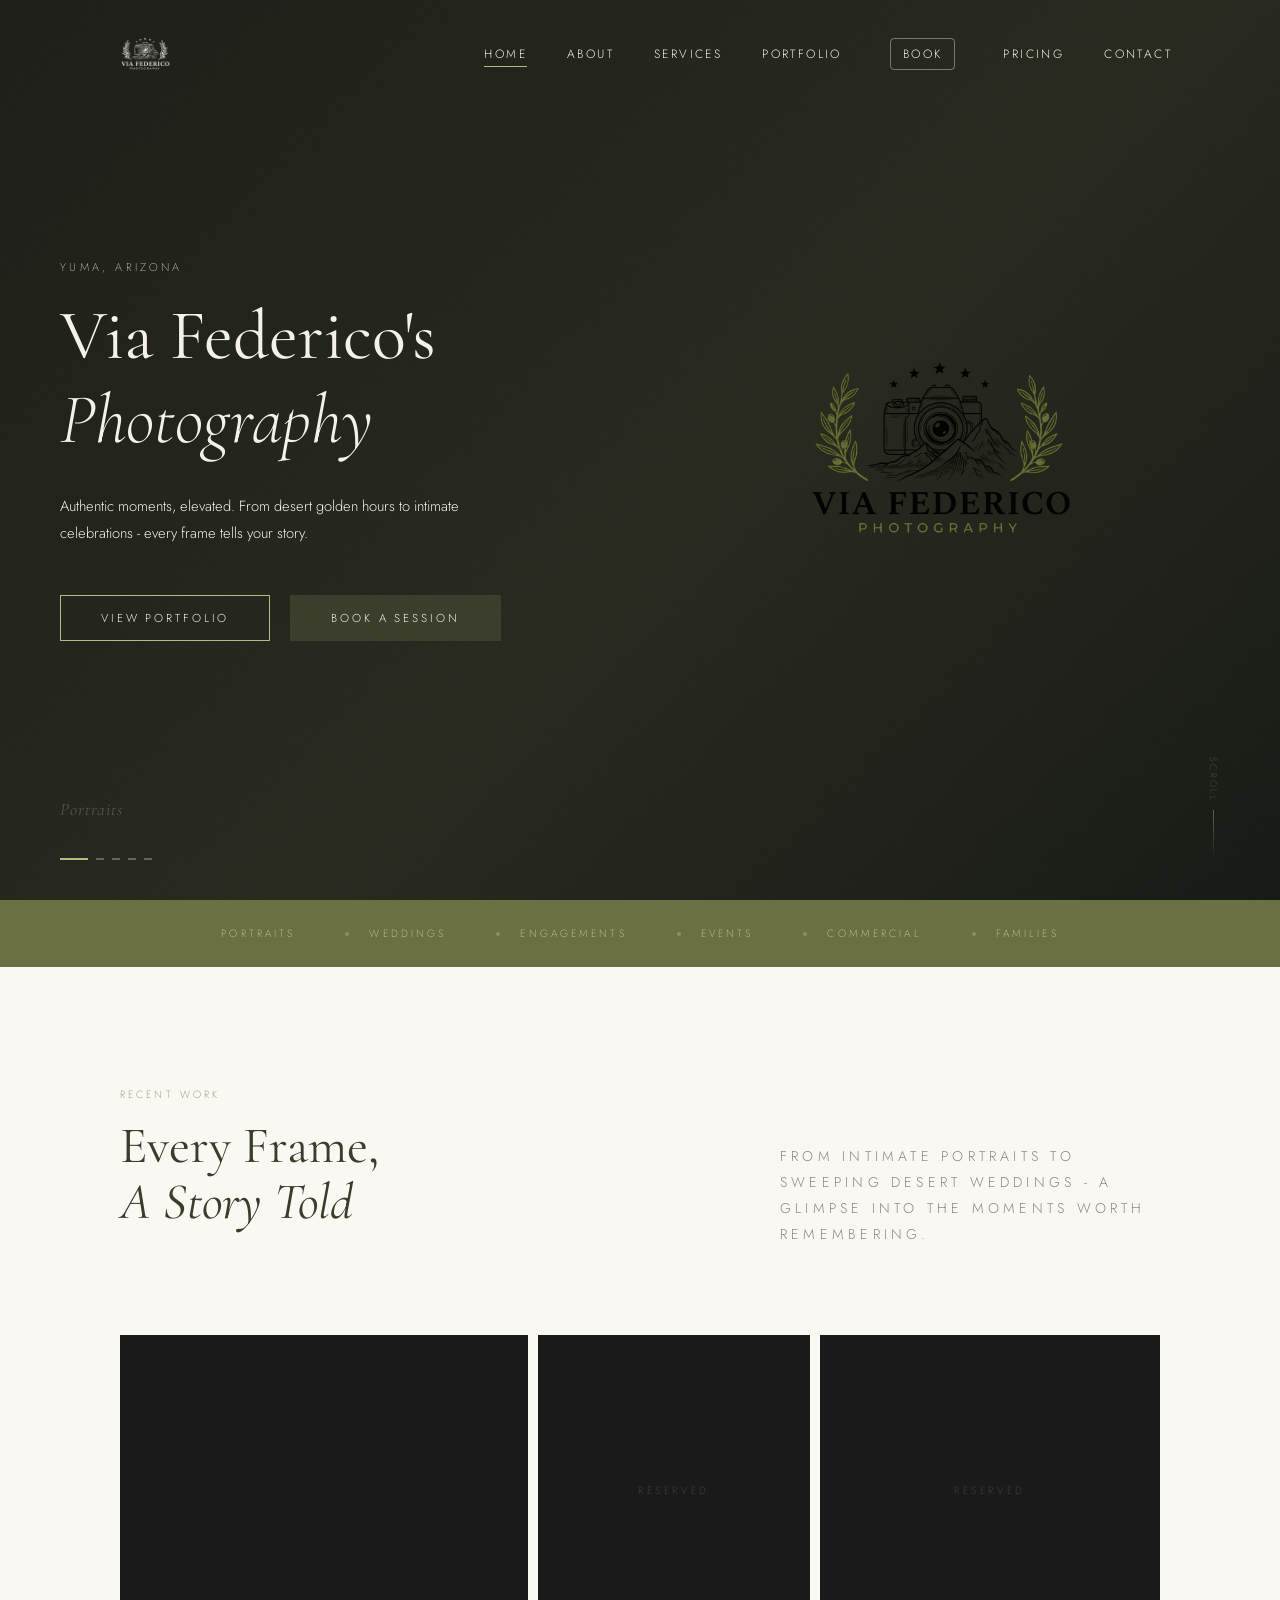
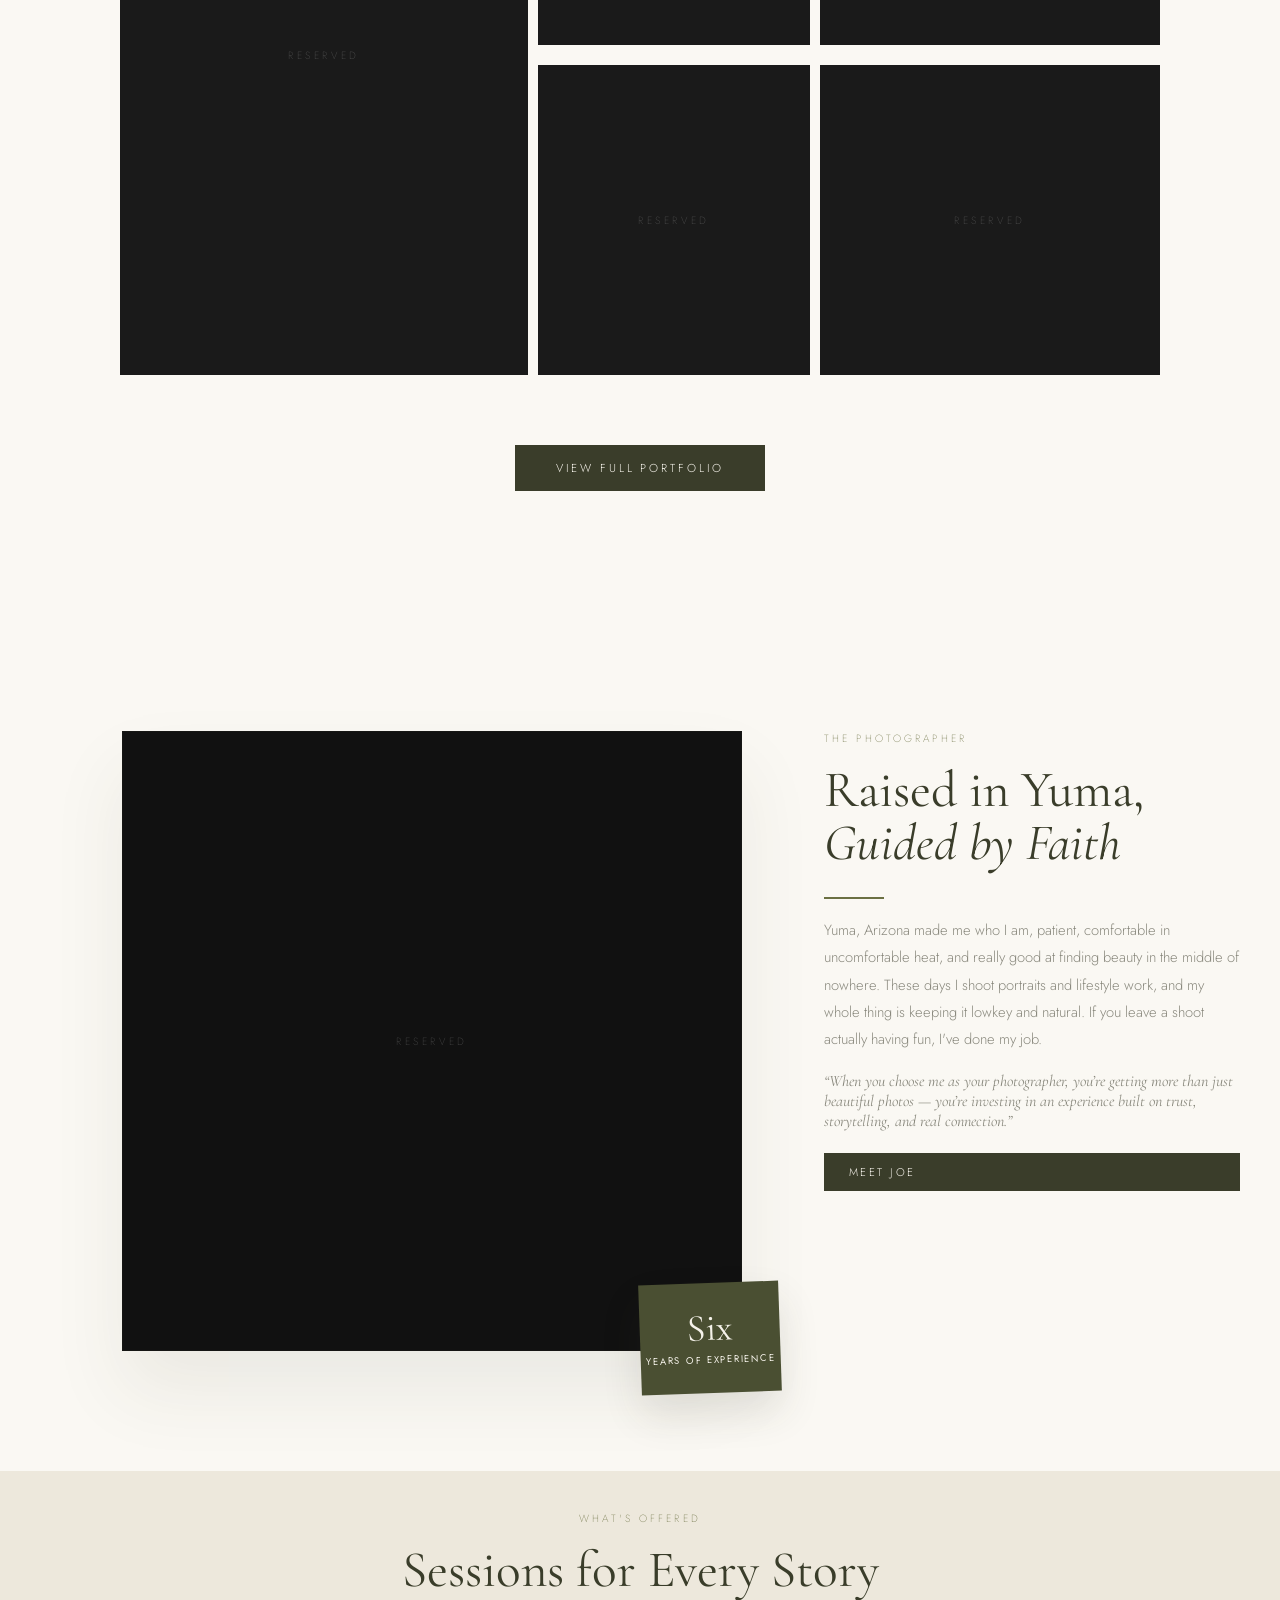
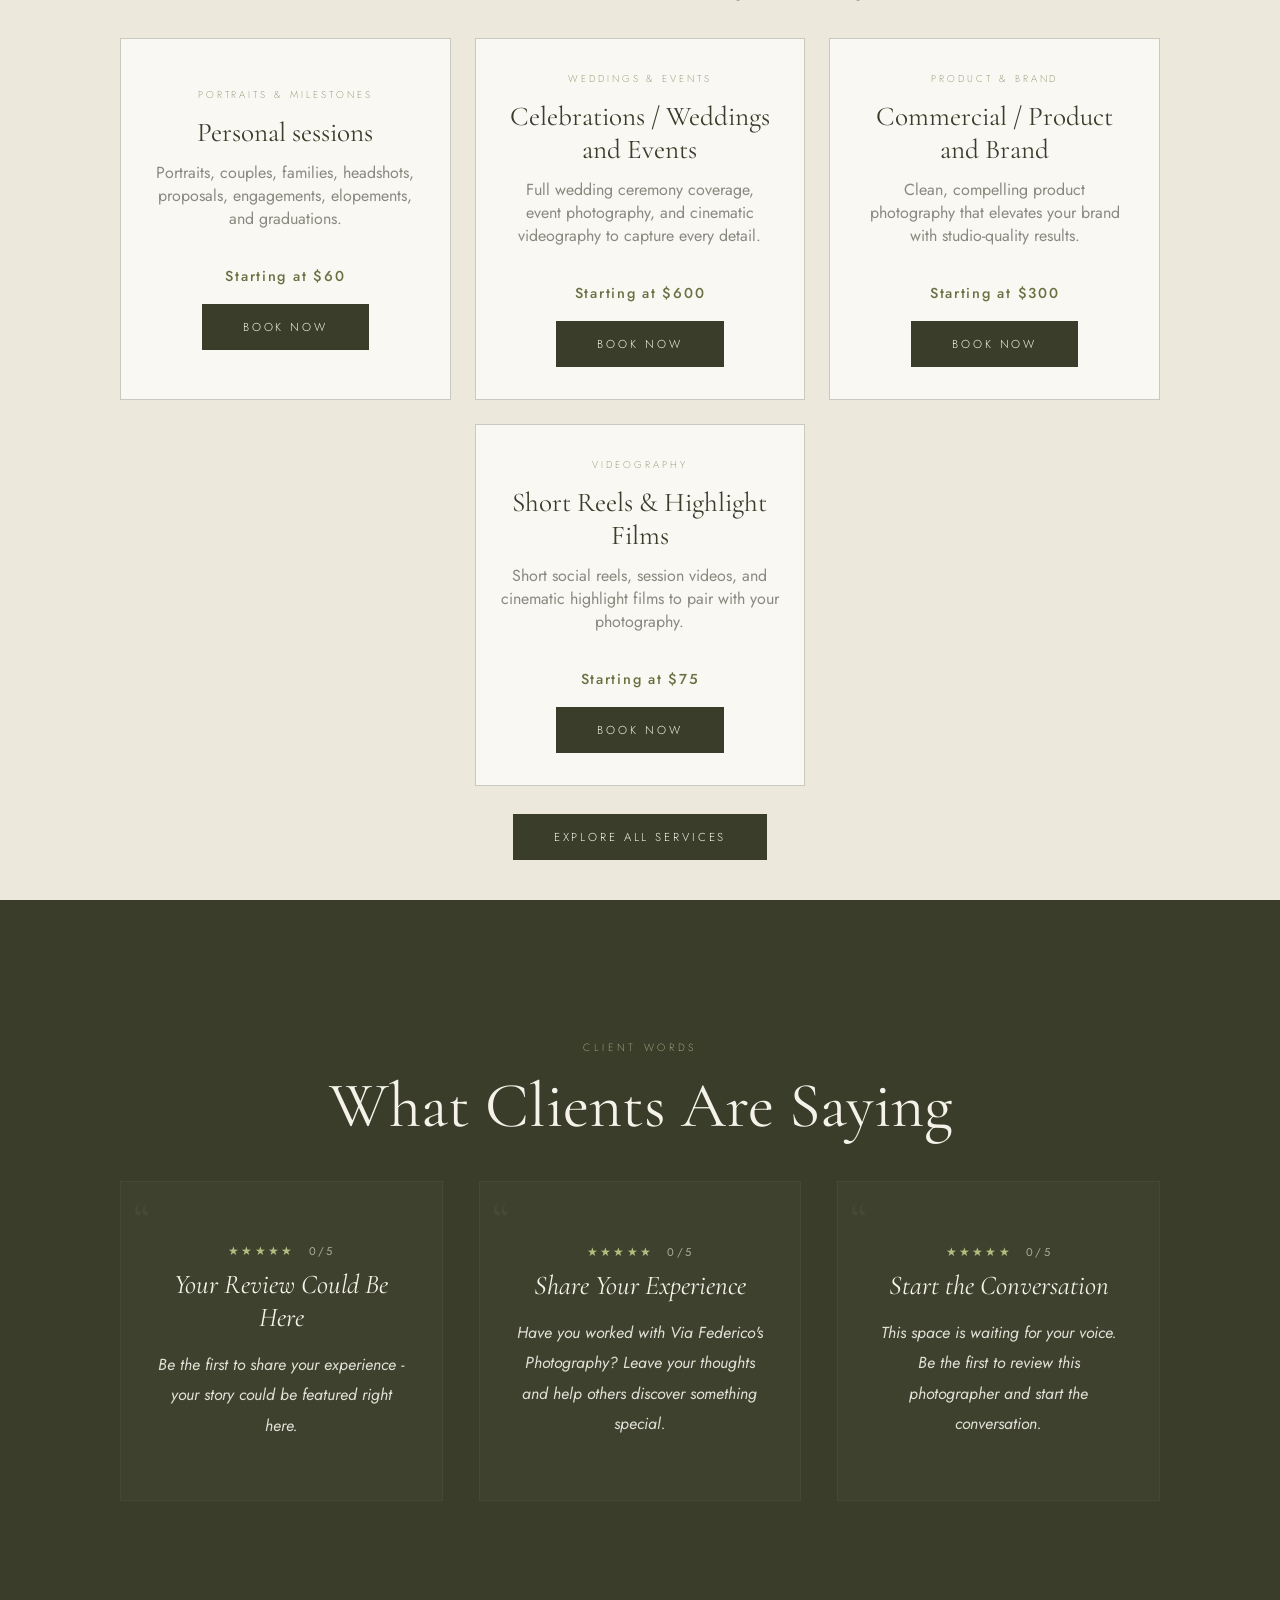
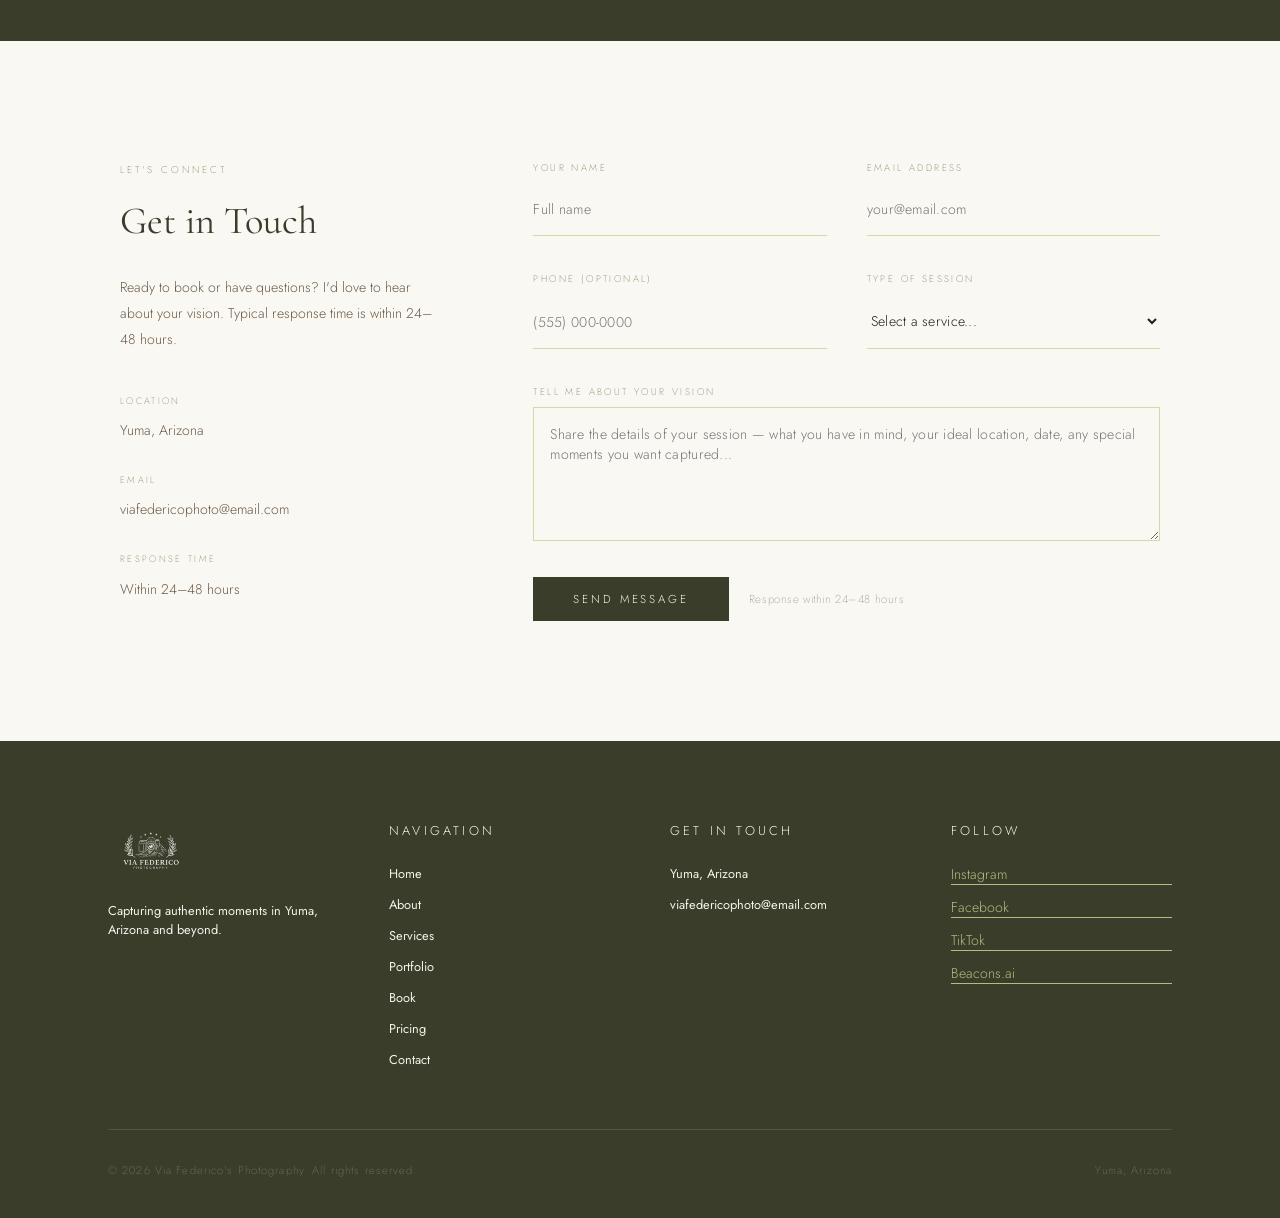
==== index.html @ 92c072bf "Initial commit: Photography website with portfolio, services, pricing, and booking integration" ====
<!DOCTYPE html>
<html lang="en">
  <head>
    <meta charset="utf-8" />
    <meta name="viewport" content="width=device-width, initial-scale=1" />
    <title>Via Federico's Photography | Yuma, Arizona</title>
    <meta
      name="description"
      content="Via Federico's Photography - capturing authentic moments in Yuma, Arizona. Portraits, weddings, events, and commercial photography."
    />
    <link rel="preconnect" href="https://fonts.googleapis.com" />
    <link rel="preconnect" href="https://fonts.gstatic.com" crossorigin="anonymous" />
    <link href="https://fonts.googleapis.com/css2?family=Cormorant+Garamond:ital,wght@0,300;0,400;0,500;0,600;1,300;1,400;1,500&family=Jost:wght@200;300;400;500&display=swap" rel="stylesheet" />
    <link rel="stylesheet" href="site.css" />
  </head>
  <body>
    <header class="nav-header" id="siteHeader">
      <div class="nav-inner container">
        <a href="index.html" style="display:flex;align-items:center;gap:12px;text-decoration:none;">
          <img id="logoImage" src="logo.png" alt="Via Federico's Photography" style="height:52px;width:auto;filter:brightness(0) invert(1);transition:height 0.4s ease,filter 0.4s ease;" />
        </a>
        <nav class="nav-links">
          <a class="nav-link" href="index.html">Home</a>
          <a class="nav-link" href="about.html">About</a>
          <a class="nav-link" href="services.html">Services</a>
          <a class="nav-link" href="portfolio.html">Portfolio</a>
          <a class="nav-link nav-book" href="booking.html">Book</a>
          <a class="nav-link" href="pricing.html">Pricing</a>
          <a class="nav-link" href="contact.html">Contact</a>
        </nav>
        <button class="mobile-menu-btn" id="menuToggle" aria-label="Toggle menu">
          <span id="burgerTop"></span>
          <span id="burgerMiddle"></span>
          <span id="burgerBottom"></span>
        </button>
      </div>
      <div class="mobile-menu" id="mobileMenu">
        <nav>
          <a href="index.html">Home</a>
          <a href="about.html">About</a>
          <a href="services.html">Services</a>
          <a href="portfolio.html">Portfolio</a>
          <a href="booking.html">Book</a>
          <a href="pricing.html">Pricing</a>
          <a href="contact.html">Contact</a>
        </nav>
      </div>
    </header>

    <main>
      <section class="hero-section">
        <div class="slideshow-container" id="slideshow">
          <div class="slideshow-slide active" style="background: hsl(88, 10%, 9%);">
            <div class="photo-placeholder"></div>
            <div class="slide-caption">Portraits</div>
          </div>
          <div class="slideshow-slide" style="background: hsl(100, 13%, 11%);">
            <div class="photo-placeholder"></div>
            <div class="slide-caption">Weddings</div>
          </div>
          <div class="slideshow-slide" style="background: hsl(112, 16%, 13%);">
            <div class="photo-placeholder"></div>
            <div class="slide-caption">Engagements</div>
          </div>
          <div class="slideshow-slide" style="background: hsl(124, 19%, 15%);">
            <div class="photo-placeholder"></div>
            <div class="slide-caption">Events</div>
          </div>
          <div class="slideshow-slide" style="background: hsl(136, 22%, 17%);">
            <div class="photo-placeholder"></div>
            <div class="slide-caption">Families</div>
          </div>
          <div class="slideshow-dot-row" id="slideDots"></div>
        </div>
        <div class="hero-backdrop"></div>
        <div class="hero-grid">
          <div class="hero-copy">
            <p class="hero-subtitle">Yuma, Arizona</p>
            <h1 class="title">Via Federico's</h1>
            <h1 class="subtitle">Photography</h1>
            <p class="lead">Authentic moments, elevated. From desert golden hours to intimate celebrations - every frame tells your story.</p>
            <div class="hero-actions">
              <a class="btn-primary" href="portfolio.html">View Portfolio</a>
              <a class="btn-dark" href="https://app.acuityscheduling.com/schedule.php?owner=39412170" target="_blank">Book a Session</a>
            </div>
          </div>
          <div class="hero-image">
            <img src="logo.png" alt="Via Federico's Photography logo" />
          </div>
        </div>
        <div class="hero-scroll-hint">
          <span>Scroll</span>
          <div class="hero-scroll-line"></div>
        </div>
      </section>

      <section class="marquee-strip">
        <span class="marquee-item">Portraits</span>
        <span class="marquee-item"><span class="dot"></span>Weddings</span>
        <span class="marquee-item"><span class="dot"></span>Engagements</span>
        <span class="marquee-item"><span class="dot"></span>Events</span>
        <span class="marquee-item"><span class="dot"></span>Commercial</span>
        <span class="marquee-item"><span class="dot"></span>Families</span>
      </section>

      <section class="content-section">
        <div class="container">
          <div class="section-head reveal" style="display:grid;grid-template-columns:1fr 1fr;gap:40px;align-items:end;margin-bottom:72px;">
            <div>
              <p>Recent Work</p>
              <h2>Every Frame,<br /><em>A Story Told</em></h2>
            </div>
            <div>
              <p class="lead" style="margin-left:auto;max-width:380px;">From intimate portraits to sweeping desert weddings - a glimpse into the moments worth remembering.</p>
            </div>
          </div>
          <div style="display:grid;grid-template-columns:1.2fr 0.8fr 1fr;grid-template-rows:auto auto;gap:10px;">
            <div class="portfolio-item reveal" style="grid-row:1 / 3;height:640px;"><div class="photo-placeholder" style="height:100%;"></div><div class="overlay"><span style="font-family:'Cormorant Garamond',serif;font-style:italic;font-size:1.4rem;color:var(--cream);">Portraits</span></div></div>
            <div class="portfolio-item reveal" style="height:310px;"><div class="photo-placeholder" style="height:100%;"></div><div class="overlay"><span style="font-family:'Cormorant Garamond',serif;font-style:italic;font-size:1.4rem;color:var(--cream);">Weddings</span></div></div>
            <div class="portfolio-item reveal" style="height:310px;"><div class="photo-placeholder" style="height:100%;"></div><div class="overlay"><span style="font-family:'Cormorant Garamond',serif;font-style:italic;font-size:1.4rem;color:var(--cream);">Golden Hour</span></div></div>
            <div class="portfolio-item reveal" style="height:310px;"><div class="photo-placeholder" style="height:100%;"></div><div class="overlay"><span style="font-family:'Cormorant Garamond',serif;font-style:italic;font-size:1.4rem;color:var(--cream);">Engagements</span></div></div>
            <div class="portfolio-item reveal" style="height:310px;"><div class="photo-placeholder" style="height:100%;"></div><div class="overlay"><span style="font-family:'Cormorant Garamond',serif;font-style:italic;font-size:1.4rem;color:var(--cream);">Families</span></div></div>
          </div>
          <div class="portfolio-footer reveal" style="text-align:center;margin-top:60px;"><a class="btn-dark" href="portfolio.html">View Full Portfolio</a></div>
        </div>
      </section>

      <!-- The Photographer -->
      <section class="content-section" style="background:var(--warm-white);">
        <div class="container">
          
          <div class="photographer-grid reveal">
            <div class="photographer-media">
              <div class="photo-placeholder" style="aspect-ratio:1 / 1;max-width:720px;margin:0 auto;"></div>
              <div class="experience-badge">
                <div class="exp-number">Six</div>
                <div class="exp-sub">Years of Experience</div>
              </div>
            </div>
            <div class="photographer-copy">
              <p class="photographer-label">THE PHOTOGRAPHER</p>
              <h3 style="font-family:'Cormorant Garamond',serif;color:var(--olive-deep);margin-bottom:18px;">Raised in Yuma,<br /><em>Guided by Faith</em></h3>
              <div class="divider"></div>
              <p class="lead" style="color:var(--stone);max-width:760px;margin-bottom:18px;">Yuma, Arizona made me who I am, patient, comfortable in uncomfortable heat, and really good at finding beauty in the middle of nowhere. These days I shoot portraits and lifestyle work, and my whole thing is keeping it lowkey and natural. If you leave a shoot actually having fun, I've done my job.</p>
              <p class="photographer-quote" style="font-style:italic;color:var(--stone);max-width:640px;margin-bottom:22px;">“When you choose me as your photographer, you’re getting more than just beautiful photos — you’re investing in an experience built on trust, storytelling, and real connection.”</p>
              <a class="btn-dark btn-small" href="about.html">Meet Joe</a>
            </div>
          </div>
        </div>
      </section>

      <!-- What's Offered -->
      <section class="content-section" style="background:var(--parchment);padding-top:40px;padding-bottom:40px;">
        <div class="container">
          <div class="section-head center reveal" style="margin-bottom:40px;">
            <p>What's Offered</p>
            <h2>Sessions for Every Story</h2>
          </div>
          <div class="offer-grid">
            <div class="offer-card reveal">
              <p style="font-family:'Jost',sans-serif;font-weight:200;font-size:0.62rem;letter-spacing:0.3em;text-transform:uppercase;color:var(--olive-mid);margin-bottom:14px;">Portraits & Milestones</p>
              <h3 style="font-family:'Cormorant Garamond',serif;color:var(--olive-deep);margin-bottom:12px;">Personal sessions</h3>
              <p style="color:var(--stone);">Portraits, couples, families, headshots, proposals, engagements, elopements, and graduations.</p>
              <p class="offer-price">Starting at $60</p>
              <a class="btn-dark" href="https://app.acuityscheduling.com/schedule.php?owner=39412170" target="_blank">Book Now</a>
            </div>
            <div class="offer-card reveal">
              <p style="font-family:'Jost',sans-serif;font-weight:200;font-size:0.62rem;letter-spacing:0.3em;text-transform:uppercase;color:var(--olive-mid);margin-bottom:14px;">Weddings & Events</p>
              <h3 style="font-family:'Cormorant Garamond',serif;color:var(--olive-deep);margin-bottom:12px;">Celebrations / Weddings and Events</h3>
              <p style="color:var(--stone);">Full wedding ceremony coverage, event photography, and cinematic videography to capture every detail.</p>
              <p class="offer-price">Starting at $600</p>
              <a class="btn-dark" href="https://app.acuityscheduling.com/schedule.php?owner=39412170" target="_blank">Book Now</a>
            </div>
            <div class="offer-card reveal">
              <p style="font-family:'Jost',sans-serif;font-weight:200;font-size:0.62rem;letter-spacing:0.3em;text-transform:uppercase;color:var(--olive-mid);margin-bottom:14px;">Product & Brand</p>
              <h3 style="font-family:'Cormorant Garamond',serif;color:var(--olive-deep);margin-bottom:12px;">Commercial / Product and Brand</h3>
              <p style="color:var(--stone);">Clean, compelling product photography that elevates your brand with studio-quality results.</p>
              <p class="offer-price">Starting at $300</p>
              <a class="btn-dark" href="https://app.acuityscheduling.com/schedule.php?owner=39412170" target="_blank">Book Now</a>
            </div>
            <div class="offer-card offer-card--videography reveal">
              <p style="font-family:'Jost',sans-serif;font-weight:200;font-size:0.62rem;letter-spacing:0.3em;text-transform:uppercase;color:var(--olive-mid);margin-bottom:14px;">Videography</p>
              <h3 style="font-family:'Cormorant Garamond',serif;color:var(--olive-deep);margin-bottom:12px;">Short Reels & Highlight Films</h3>
              <p style="color:var(--stone);">Short social reels, session videos, and cinematic highlight films to pair with your photography.</p>
              <p class="offer-price">Starting at $75</p>
              <a class="btn-dark" href="https://app.acuityscheduling.com/schedule.php?owner=39412170" target="_blank">Book Now</a>
            </div>
          </div>
          <div style="text-align:center;margin-top:28px;" class="reveal"><a class="btn-dark" href="services.html">Explore All Services</a></div>
        </div>
      </section>

      <!-- Client Words -->
      <section class="content-section client-words" style="background:var(--olive-deep);color:var(--cream);">
        <div class="container">
          <div class="section-head center reveal" style="margin-bottom:40px;">
            <p>Client Words</p>
            <h2>What Clients Are Saying</h2>
          </div>
          <div class="client-box-grid">
            <a class="client-box reveal" href="contact.html">
              <span class="quote-mark">“</span>
              <div class="stars">★★★★★ <span class="rating">0/5</span></div>
              <h3>Your Review Could Be Here</h3>
              <p>Be the first to share your experience - your story could be featured right here.</p>
            </a>
            <a class="client-box reveal" href="contact.html">
              <span class="quote-mark">“</span>
              <div class="stars">★★★★★ <span class="rating">0/5</span></div>
              <h3>Share Your Experience</h3>
              <p>Have you worked with Via Federico's Photography? Leave your thoughts and help others discover something special.</p>
            </a>
            <a class="client-box reveal" href="contact.html">
              <span class="quote-mark">“</span>
              <div class="stars">★★★★★ <span class="rating">0/5</span></div>
              <h3>Start the Conversation</h3>
              <p>This space is waiting for your voice. Be the first to review this photographer and start the conversation.</p>
            </a>
          </div>
        </div>
      </section>

      <!-- Let's Connect -->
      <section class="content-section" style="background:var(--warm-white);padding-bottom:120px;">
        <div class="container contact-grid">
          <div class="contact-info reveal">
            <p style="font-family:'Jost',sans-serif;font-weight:200;font-size:0.62rem;letter-spacing:0.3em;text-transform:uppercase;color:var(--olive-mid);margin-bottom:20px;">Let's Connect</p>
            <h2 style="font-family:'Cormorant Garamond',serif;font-size:clamp(2rem,3vw,3.2rem);font-weight:400;color:var(--olive-deep);line-height:1.1;margin-bottom:32px;">Get in Touch</h2>
            <p class="lead" style="color:var(--bark);max-width:680px;margin:0 auto 36px;">Ready to book or have questions? I'd love to hear about your vision. Typical response time is within 24–48 hours.</p>
            <div style="display:flex;flex-direction:column;gap:28px;max-width:360px;margin:40px 0 0;">
              <div><p style="font-family:'Jost',sans-serif;font-weight:200;font-size:0.58rem;letter-spacing:0.25em;text-transform:uppercase;color:var(--olive-mid);margin-bottom:8px;">Location</p><p style="font-family:'Jost',sans-serif;font-weight:300;font-size:0.88rem;color:var(--bark);">Yuma, Arizona</p></div>
              <div><p style="font-family:'Jost',sans-serif;font-weight:200;font-size:0.58rem;letter-spacing:0.25em;text-transform:uppercase;color:var(--olive-mid);margin-bottom:8px;">Email</p><a href="mailto:viafedericophoto@email.com" style="font-family:'Jost',sans-serif;font-weight:300;font-size:0.88rem;color:var(--bark);text-decoration:none;">viafedericophoto@email.com</a></div>
              <div><p style="font-family:'Jost',sans-serif;font-weight:200;font-size:0.58rem;letter-spacing:0.25em;text-transform:uppercase;color:var(--olive-mid);margin-bottom:8px;">Response Time</p><p style="font-family:'Jost',sans-serif;font-weight:300;font-size:0.88rem;color:var(--bark);">Within 24–48 hours</p></div>
            </div>
          </div>

          <div class="contact-form reveal">
            <form id="contactForm" class="contact-form">
              <div class="form-grid">
                <div class="form-field">
                  <label for="name">Your Name</label>
                  <input id="name" name="name" type="text" required placeholder="Full name" />
                </div>
                <div class="form-field">
                  <label for="email">Email Address</label>
                  <input id="email" name="email" type="email" required placeholder="your@email.com" />
                </div>
              </div>
              <div class="form-grid">
                <div class="form-field">
                  <label for="phone">Phone (Optional)</label>
                  <input id="phone" name="phone" type="tel" placeholder="(555) 000-0000" />
                </div>
                <div class="form-field">
                  <label for="service">Type of Session</label>
                  <select id="service" name="service">
                    <option value="">Select a service...</option>
                    <option value="portrait">Portrait Session</option>
                    <option value="couples">Couples / Engagement</option>
                    <option value="family">Family Session</option>
                    <option value="wedding">Wedding / Elopement</option>
                    <option value="event">Event Coverage</option>
                    <option value="commercial">Commercial / Product</option>
                    <option value="graduation">Graduation</option>
                    <option value="headshot">Headshots</option>
                    <option value="other">Other</option>
                  </select>
                </div>
              </div>
              <div class="form-field">
                <label for="vision">Tell Me About Your Vision</label>
                <textarea id="vision" name="vision" rows="5" placeholder="Share the details of your session — what you have in mind, your ideal location, date, any special moments you want captured..."></textarea>
              </div>
              <div class="form-actions">
                <button class="btn-dark" type="submit" style="border:none;">Send Message</button>
                <p>Response within 24–48 hours</p>
              </div>
            </form>
            <div id="contactSuccess" class="success-message" style="display:none;">
              <h2>Thank You</h2>
              <p>Your message has been received. Joe will be in touch within 24–48 hours.</p>
            </div>
          </div>
        </div>
      </section>

    </main>

    <footer class="footer">
      <div class="container footer-grid">
        <div>
          <img src="logo.png" alt="Via Federico's Photography" style="height:60px;width:auto;margin-bottom:20px;filter:brightness(0) invert(1) opacity(0.85);" />
          <p>Capturing authentic moments in Yuma, Arizona and beyond.</p>
        </div>
        <div>
          <p class="footer-title">Navigation</p>
          <div style="display:flex;flex-direction:column;gap:12px;">
            <a href="index.html">Home</a>
            <a href="about.html">About</a>
            <a href="services.html">Services</a>
            <a href="portfolio.html">Portfolio</a>
            <a href="booking.html">Book</a>
            <a href="pricing.html">Pricing</a>
            <a href="contact.html">Contact</a>
          </div>
        </div>
        <div>
          <p class="footer-title">Get in Touch</p>
          <div style="display:flex;flex-direction:column;gap:12px;">
            <p>Yuma, Arizona</p>
            <a href="mailto:viafedericophoto@email.com">viafedericophoto@email.com</a>
          </div>
        </div>
        <div>
          <p class="footer-title">Follow</p>
          <div style="display:flex;flex-direction:column;gap:12px;">
            <a href="https://www.instagram.com/viafedericophotos/" target="_blank" style="font-family:'Jost',sans-serif;font-weight:300;font-size:0.88rem;color:var(--olive-pale);text-decoration:none;border-bottom:1px solid var(--olive-pale);">Instagram</a>
            <a href="https://www.facebook.com/profile.php?id=61590409161497" target="_blank" style="font-family:'Jost',sans-serif;font-weight:300;font-size:0.88rem;color:var(--olive-pale);text-decoration:none;border-bottom:1px solid var(--olive-pale);">Facebook</a>
            <a href="https://www.tiktok.com/@viafedericophotography" target="_blank" style="font-family:'Jost',sans-serif;font-weight:300;font-size:0.88rem;color:var(--olive-pale);text-decoration:none;border-bottom:1px solid var(--olive-pale);">TikTok</a>
            <a href="https://beaconsai.com/viafedericophotography" target="_blank" style="font-family:'Jost',sans-serif;font-weight:300;font-size:0.88rem;color:var(--olive-pale);text-decoration:none;border-bottom:1px solid var(--olive-pale);">Beacons.ai</a>
          </div>
        </div>
      </div>
      <div class="container footer-bottom">
        <p>&copy; 2026 Via Federico's Photography. All rights reserved.</p>
        <p>Yuma, Arizona</p>
      </div>
    </footer>

    <script src="site.js" defer></script>
  </body>
</html>
---- site.css ----
:root {
  --olive-deep: #3a3d2a;
  --olive-dark: #4a4f32;
  --olive-mid: #6b7042;
  --olive-light: #8a9156;
  --olive-pale: #b5bc80;
  --olive-mist: #d4d9a8;
  --cream: #f5f2ea;
  --parchment: #ede8dc;
  --warm-white: #faf8f3;
  --bark: #6b5b47;
  --terra: #a07850;
  --sand: #c9b48a;
  --charcoal: #1e1f18;
  --off-black: #252620;
  --stone: #8a897e;
  --fog: #c8c7bc;
  --serif: 'Cormorant Garamond', serif;
  --sans: 'Jost', sans-serif;
}

* {
  margin: 0;
  padding: 0;
  box-sizing: border-box;
}

html {
  scroll-behavior: smooth;
}

body {
  font-family: var(--sans);
  background-color: var(--warm-white);
  color: var(--charcoal);
  -webkit-font-smoothing: antialiased;
  overflow-x: hidden;
}

/* Headings use the serif display font, body and UI use Jost */
h1, h2, h3, h4, h5, h6,
.title, .subtitle, .section-head h2, .section-head h3, .offer-card h3, .pricing-card h3,
.photographer-label, .service-label {
  font-family: var(--serif);
  font-weight: 400;
}

p, li, a, button, input, select, textarea, .lead, .nav-link, .offer-price, .service-copy p {
  font-family: var(--sans);
}

/* Ensure form elements inherit the site font */
input, textarea, select, button { font-family: var(--sans); }

body::before {
  content: '';
  position: fixed;
  inset: 0;
  pointer-events: none;
  z-index: 9999;
  opacity: 0.025;
  background-image: url("data:image/svg+xml,%3Csvg viewBox='0 0 256 256' xmlns='http://www.w3.org/2000/svg'%3E%3Cfilter id='noise'%3E%3CfeTurbulence type='fractalNoise' baseFrequency='0.9' numOctaves='4' stitchTiles='stitch'/%3E%3C/filter%3E%3Crect width='100%25' height='100%25' filter='url(%23noise)'/%3E%3C/svg%3E");
  background-repeat: repeat;
  background-size: 128px 128px;
}

img {
  max-width: 100%;
  display: block;
}

button,
a {
  font: inherit;
}

button {
  background: none;
  border: none;
}

.container {
  width: min(1400px, calc(100% - 120px));
  margin: 0 auto;
}

.nav-header {
  position: fixed;
  top: 0;
  left: 0;
  right: 0;
  z-index: 1000;
  transition: background 0.5s ease, box-shadow 0.5s ease, padding 0.4s ease;
  background: transparent;
}

.nav-header.scrolled {
  background: rgba(245, 242, 234, 0.97);
  box-shadow: 0 1px 30px rgba(58, 61, 42, 0.08);
  backdrop-filter: blur(12px);
}

.nav-inner {
  display: flex;
  align-items: center;
  justify-content: space-between;
  padding: 28px 48px;
  transition: padding 0.4s ease;
}

.nav-header.scrolled .nav-inner {
  padding: 16px 48px;
}

.nav-links {
  display: flex;
  gap: 40px;
  align-items: center;
}

.nav-link {
  color: var(--cream);
  text-decoration: none;
  font-family: 'Jost', sans-serif;
  font-weight: 300;
  font-size: 0.75rem;
  letter-spacing: 0.2em;
  text-transform: uppercase;
  position: relative;
  transition: color 0.3s ease;
}

.nav-header.scrolled .nav-link {
  color: var(--olive-deep);
}

.nav-link::after {
  content: '';
  position: absolute;
  bottom: -4px;
  left: 0;
  width: 0;
  height: 1px;
  background: var(--olive-pale);
  transition: width 0.4s ease;
}

.nav-link:hover {
  color: var(--olive-pale);
}

.nav-link:hover::after,
.nav-link.active::after {
  width: 100%;
}

/* Book link styling — highlighted CTA */
.nav-book {
  border: 1px solid rgba(245, 242, 234, 0.4);
  border-radius: 4px;
  padding: 6px 12px;
  margin: 0 8px;
  transition: all 0.3s ease;
}

.nav-header.scrolled .nav-book {
  border-color: var(--olive-mid);
  background: rgba(107, 112, 66, 0.08);
}

.nav-book:hover {
  border-color: rgba(245, 242, 234, 0.8);
  background: rgba(245, 242, 234, 0.08);
}

.nav-header.scrolled .nav-book:hover {
  border-color: var(--olive-deep);
  background: rgba(107, 112, 66, 0.15);
}

.mobile-menu-btn {
  display: none;
  gap: 6px;
  flex-direction: column;
  justify-content: center;
  align-items: center;
}

.mobile-menu-btn span {
  width: 24px;
  height: 1px;
  background: var(--cream);
  transition: all 0.3s ease;
}

.mobile-menu {
  background: rgba(245, 242, 234, 0.98);
  overflow: hidden;
  max-height: 0;
  transition: max-height 0.5s cubic-bezier(0.16, 1, 0.3, 1);
  backdrop-filter: blur(12px);
}

.mobile-menu.open {
  max-height: 420px;
}

.mobile-menu nav {
  padding: 20px 48px 32px;
  display: flex;
  flex-direction: column;
  gap: 20px;
}

.mobile-menu a {
  color: var(--olive-deep);
  text-decoration: none;
  font-family: 'Jost', sans-serif;
  font-weight: 300;
  font-size: 0.75rem;
  letter-spacing: 0.2em;
  text-transform: uppercase;
}

.hero-section,
.hero-hero {
  position: relative;
  height: 100vh;
  min-height: 700px;
  background: var(--olive-deep);
  overflow: hidden;
  display: flex;
  align-items: center;
}

.hero-compact {
  position: relative;
  height: 50vh;
  min-height: 380px;
  background: var(--olive-deep);
  overflow: hidden;
  display: flex;
  align-items: center;
}

.hero-backdrop {
  position: absolute;
  inset: 0;
  background: linear-gradient(135deg, rgba(30, 31, 24, 0.78) 0%, rgba(58, 61, 42, 0.45) 55%, transparent 100%);
  z-index: 1;
}

.hero-grid {
  position: relative;
  z-index: 2;
  display: grid;
  grid-template-columns: 1fr 1fr;
  gap: 80px;
  width: 100%;
  max-width: 1400px;
  margin: 0 auto;
  padding: 0 60px;
  align-items: center;
}

.hero-copy p,
.hero-copy h1,
.hero-copy h2,
.hero-copy h3,
.hero-copy h4,
.hero-compact p,
.hero-compact h1 {
  color: var(--cream);
}

.hero-subtitle,
.hero-compact .hero-subtitle {
  font-family: 'Jost', sans-serif;
  font-weight: 200;
  font-size: 0.7rem;
  letter-spacing: 0.3em;
  text-transform: uppercase;
  color: var(--olive-pale);
  margin-bottom: 24px;
}

.title,
.hero-compact .title {
  font-family: 'Cormorant Garamond', serif;
  font-size: clamp(3.2rem, 5.5vw, 5.2rem);
  font-weight: 400;
  line-height: 1.05;
  margin-bottom: 10px;
}

.subtitle {
  font-family: 'Cormorant Garamond', serif;
  font-size: clamp(3.2rem, 5.5vw, 5.2rem);
  font-weight: 300;
  font-style: italic;
  line-height: 1.05;
  color: var(--olive-mist);
  margin-bottom: 36px;
}

.lead {
  font-family: 'Jost', sans-serif;
  font-weight: 300;
  font-size: 0.92rem;
  line-height: 1.85;
  color: rgba(245, 242, 234, 0.7);
  max-width: 400px;
  margin-bottom: 48px;
}

.hero-actions,
.hero-actions--wrap {
  display: flex;
  gap: 20px;
  flex-wrap: wrap;
}

.btn-primary,
.btn-dark {
  display: inline-block;
  padding: 14px 40px;
  font-family: 'Jost', sans-serif;
  font-weight: 300;
  font-size: 0.72rem;
  letter-spacing: 0.25em;
  text-transform: uppercase;
  text-decoration: none;
  cursor: pointer;
  transition: all 0.4s ease;
}

.btn-primary {
  position: relative;
  overflow: hidden;
  border: 1px solid var(--olive-pale);
  color: var(--cream);
  background: transparent;
}

.btn-primary::before {
  content: '';
  position: absolute;
  inset: 0;
  background: var(--olive-mid);
  transform: translateX(-100%);
  transition: transform 0.4s ease;
  z-index: -1;
}

.btn-primary:hover::before {
  transform: translateX(0);
}

.btn-primary:hover {
  border-color: var(--olive-mid);
}

.btn-dark {
  background: var(--olive-deep);
  border: 1px solid var(--olive-deep);
  color: var(--cream);
}

.btn-dark:hover {
  background: var(--olive-mid);
  border-color: var(--olive-mid);
}

.btn-small {
  padding: 10px 24px;
  font-size: 0.7rem;
  letter-spacing: 0.22em;
}

.get-in-touch {
  padding: 100px 60px 110px;
}

.get-in-touch .section-head {
  margin-bottom: 24px;
}

.get-in-touch .lead {
  margin-bottom: 32px;
  color: rgba(245, 242, 234, 0.9);
}

.photographer-copy h3 {
  font-family: 'Cormorant Garamond', serif;
  font-size: clamp(2.0rem, 4vw, 3.2rem);
  font-weight: 400;
  line-height: 1.05;
  color: var(--olive-deep);
  margin-bottom: 18px;
}

.hero-image {
  display: flex;
  justify-content: center;
  align-items: center;
}

.hero-image img {
  max-width: 420px;
  width: 100%;
  opacity: 1;
  filter: none;
  mix-blend-mode: normal;
}

.hero-scroll-hint {
  position: absolute;
  bottom: 40px;
  right: 60px;
  z-index: 2;
  display: flex;
  flex-direction: column;
  align-items: center;
  gap: 8px;
}

.hero-scroll-hint span {
  font-family: 'Jost', sans-serif;
  font-weight: 200;
  font-size: 0.58rem;
  letter-spacing: 0.25em;
  text-transform: uppercase;
  color: rgba(245, 242, 234, 0.35);
  writing-mode: vertical-rl;
}

.hero-scroll-line {
  width: 1px;
  height: 50px;
  background: linear-gradient(to bottom, rgba(245, 242, 234, 0.3), transparent);
  animation: pulseAnim 2s infinite;
}

.slideshow-container {
  position: absolute;
  inset: 0;
}

.slideshow-slide {
  position: absolute;
  inset: 0;
  opacity: 0;
  transition: opacity 1.4s ease-in-out;
}

.slideshow-slide.active {
  opacity: 1;
}

.photo-placeholder {
  background-color: #1a1a1a;
  position: relative;
  overflow: hidden;
}

.photo-placeholder::after {
  content: 'RESERVED';
  position: absolute;
  top: 50%;
  left: 50%;
  transform: translate(-50%, -50%);
  font-family: 'Jost', sans-serif;
  font-weight: 200;
  font-size: 0.65rem;
  letter-spacing: 0.35em;
  color: rgba(255, 255, 255, 0.25);
  text-transform: uppercase;
}

.slideshow-dot-row {
  position: absolute;
  bottom: 40px;
  left: 60px;
  display: flex;
  gap: 8px;
  z-index: 10;
}

.slide-dot {
  border: none;
  cursor: pointer;
  padding: 0;
  transition: all 0.4s ease;
  background: rgba(245, 242, 234, 0.3);
  height: 2px;
}

.slide-dot.active {
  width: 28px;
  background: var(--olive-pale);
}

.slide-dot:not(.active) {
  width: 8px;
}

.slide-caption {
  position: absolute;
  bottom: 80px;
  left: 60px;
  font-family: 'Cormorant Garamond', serif;
  font-style: italic;
  font-size: 1.1rem;
  color: rgba(245, 242, 234, 0.45);
  letter-spacing: 0.05em;
}

.marquee-strip {
  background: var(--olive-mid);
  padding: 26px 60px;
  display: flex;
  align-items: center;
  justify-content: center;
  gap: 50px;
  flex-wrap: wrap;
}

.marquee-item {
  font-family: 'Jost', sans-serif;
  font-weight: 200;
  font-size: 0.65rem;
  letter-spacing: 0.3em;
  text-transform: uppercase;
  color: var(--cream);
  opacity: 0.85;
  display: flex;
  align-items: center;
  gap: 20px;
}

.marquee-item .dot {
  width: 4px;
  height: 4px;
  border-radius: 50%;
  background: var(--olive-pale);
  opacity: 0.5;
}

.content-section,
.section-block,
.section-compact {
  padding: 120px 60px;
}

.section-compact {
  padding: 80px 60px 0;
}

.section-head {
  text-align: left;
  margin-bottom: 72px;
}

.section-head.center {
  text-align: center;
}

.section-head p {
  font-family: 'Jost', sans-serif;
  font-weight: 200;
  font-size: 0.65rem;
  letter-spacing: 0.3em;
  text-transform: uppercase;
  color: var(--olive-mid);
  margin-bottom: 16px;
}

.section-head h2 {
  font-family: 'Cormorant Garamond', serif;
  font-size: clamp(2.4rem, 4vw, 3.4rem);
  font-weight: 400;
  color: var(--olive-deep);
  line-height: 1.1;
}

.section-head p.lead {
  font-family: 'Jost', sans-serif;
  font-weight: 300;
  font-size: 0.88rem;
  line-height: 1.85;
  color: var(--stone);
  max-width: 380px;
  margin-left: auto;
}

.portfolio-filters,
.pricing-tabs {
  display: flex;
  flex-wrap: wrap;
  gap: 8px;
  justify-content: center;
}

.filter-button,
.tab-button {
  background: none;
  border: none;
  padding: 12px 20px;
  font-family: 'Jost', sans-serif;
  font-weight: 300;
  font-size: 0.75rem;
  letter-spacing: 0.2em;
  text-transform: uppercase;
  color: var(--stone);
  cursor: pointer;
  transition: all 0.3s ease;
}

.filter-button.active,
.tab-button.active {
  color: var(--olive-deep);
  border-bottom: 2px solid var(--olive-mid);
}

.portfolio-grid {
  columns: 3 300px;
  gap: 10px;
}

.portfolio-item {
  break-inside: avoid;
  margin-bottom: 10px;
  position: relative;
  overflow: hidden;
}

.portfolio-item.hidden {
  display: none;
}

.portfolio-item .overlay {
  position: absolute;
  inset: 0;
  background: rgba(58, 61, 42, 0.7);
  opacity: 0;
  transition: opacity 0.4s ease;
  display: flex;
  align-items: center;
  justify-content: center;
}

.portfolio-item:hover .overlay {
  opacity: 1;
}

.portfolio-item .overlay p,
.portfolio-item .overlay span {
  text-align: center;
}

.portfolio-card {
  display: grid;
  gap: 24px;
  background: var(--parchment);
  padding: 28px;
  border: 1px solid rgba(58, 61, 42, 0.08);
}

.portfolio-card h3 {
  font-family: 'Cormorant Garamond', serif;
  font-size: 1.4rem;
  color: var(--olive-deep);
  margin-bottom: 16px;
}

.service-section,
.pricing-section,
.contact-section,
.about-grid {
  display: grid;
  gap: 80px;
}

.about-grid {
  grid-template-columns: 1fr 1.1fr;
  align-items: start;
}

.service-grid {
  display: grid;
  grid-template-columns: repeat(2, 1fr);
  gap: 24px;
}

.photographer-grid {
  display: grid;
  grid-template-columns: 60% 40%;
  gap: 80px;
  align-items: start;
}

.photographer-media .photo-placeholder {
  min-height: 620px;
  border: 1px solid rgba(58, 61, 42, 0.12);
  box-shadow: 0 40px 70px rgba(58, 61, 42, 0.08);
  background-color: #111111;
}

.photographer-media {
  position: relative;
  display: flex;
  justify-content: center;
}
.photographer-copy {
  display: flex;
  flex-direction: column;
  justify-content: center;
}

.offer-grid,
.client-box-grid {
  display: grid;
  grid-template-columns: repeat(3, minmax(0, 1fr));
  gap: 24px;
  max-width: 1200px;
  margin: 0 auto;
  grid-auto-rows: 1fr;
}

.client-words {
  padding-top: 140px;
  padding-bottom: 140px;
}

.client-words .section-head {
  margin-bottom: 48px;
}

.client-words .section-head p {
  color: var(--olive-mist);
  letter-spacing: 0.35em;
}

.client-words .section-head h2 {
  font-size: clamp(2.8rem, 5vw, 4.4rem);
  color: var(--cream);
}

.client-box-grid {
  gap: 36px;
  max-width: 1180px;
  margin: 0 auto;
}

.client-box {
  background: rgba(255,255,255,0.02);
  border: 1px solid rgba(255,255,255,0.03);
  padding: 44px 36px;
  min-height: 300px;
  text-align: left;
}

.client-box h3 {
  color: var(--olive-mist);
  font-family: 'Cormorant Garamond', serif;
  font-style: italic;
  font-size: 1.1rem;
  margin-top: 28px;
}

.client-box p {
  color: rgba(245,242,234,0.72);
  font-style: italic;
  line-height: 1.9;
  margin-top: 12px;
}

.client-box::before {
  content: '';
  position: absolute;
  inset: 0;
  border: 1px solid rgba(58,61,42,0.04);
  pointer-events: none;
}

.client-box .quote-mark {
  color: rgba(245,242,234,0.06);
}

.offer-card {
  display: flex;
  flex-direction: column;
  justify-content: center;
  align-items: center;
  background: var(--warm-white);
  color: var(--charcoal);
  border: 1px solid rgba(58, 61, 42, 0.25);
  padding: 32px;
  text-decoration: none;
  transition: transform 0.3s ease, border-color 0.3s ease, box-shadow 0.3s ease, background 0.3s ease;
  min-height: 320px;
  text-align: center;
}

.client-box {
  display: flex;
  flex-direction: column;
  justify-content: center;
  align-items: center;
  background: rgba(245,242,234,0.02);
  color: var(--cream);
  border: 1px solid rgba(245,242,234,0.04);
  padding: 32px;
  text-decoration: none;
  transition: transform 0.3s ease, border-color 0.3s ease, box-shadow 0.3s ease, background 0.3s ease;
  min-height: 320px;
  text-align: center;
}

.offer-card:hover,
.offer-card:focus-visible {
  transform: translateY(-4px);
  border-color: var(--olive-mid);
  box-shadow: 0 24px 40px rgba(58, 61, 42, 0.18);
  background: #f8f6f0;
}

.client-box:hover,
.client-box:focus-visible {
  transform: translateY(-4px);
  border-color: rgba(245,242,234,0.08);
  box-shadow: 0 18px 36px rgba(0,0,0,0.14);
  background: rgba(255,255,255,0.03);
}

.offer-card h3,
.offer-card p,
.client-box h3,
.client-box p {
  margin: 0 0 18px;
}

.offer-card h3,
.client-box h3 {
  font-size: clamp(1.4rem, 2.4vw, 1.7rem);
}

.photographer-label {
  font-family: 'Jost', sans-serif;
  font-weight: 200;
  font-size: 0.65rem;
  letter-spacing: 0.3em;
  text-transform: uppercase;
  color: var(--olive-mid);
  margin-bottom: 18px;
}

.divider {
  width: 60px;
  height: 2px;
  background: var(--olive-mid);
  margin: 8px 0 18px 0;
}

.photographer-quote {
  font-family: 'Cormorant Garamond', serif;
  font-size: 1rem;
  color: var(--stone);
}

.experience-badge {
  position: absolute;
  bottom: -42px;
  right: -36px;
  width: 140px;
  height: 110px;
  background: var(--olive-dark);
  color: var(--cream);
  display: flex;
  flex-direction: column;
  justify-content: center;
  align-items: center;
  box-shadow: 0 20px 40px rgba(58,61,42,0.12);
  transform: rotate(-2deg);

}

.experience-badge .exp-number {
  font-family: 'Cormorant Garamond', serif;
  font-size: 2.4rem;
  line-height: 1;
  margin-bottom: 6px;
}

.experience-badge .exp-sub {
  font-family: 'Jost', sans-serif;
  font-size: 0.6rem;
  letter-spacing: 0.18em;
  text-transform: uppercase;
}

.offer-card h3 {
  font-family: 'Cormorant Garamond', serif;
  color: var(--olive-deep);
}

.client-box h3 {
  font-family: 'Cormorant Garamond', serif;
  color: var(--cream);
}

.offer-card p {
  color: var(--stone);
}

.client-box p {
  color: rgba(245,242,234,0.9);
}

.offer-card .offer-price,
.offer-card p[data-price],
.offer-card p:last-child {
  font-family: 'Jost', sans-serif;
  font-weight: 500;
  font-size: 0.9rem;
  letter-spacing: 0.12em;
  color: var(--olive-mid);
  margin-top: 18px;
}

/* Videography card: centered and shorter */
.offer-card--videography {
  grid-column: 2 / 3;
  justify-self: center;
  min-height: 220px;
  padding: 22px;
}

@media (max-width: 980px) {
  .offer-card--videography {
    grid-column: auto;
    justify-self: stretch;
  }
}

.client-box {
  display: flex;
  flex-direction: column;
  justify-content: center;
  align-items: center;
}

.client-box h3 {
  margin-bottom: 16px;
}

.client-box p {
  margin: 0;
}

.service-block {
  display: grid;
  grid-template-columns: 1fr minmax(420px, 0.55fr);
  gap: 80px;
  align-items: center;
  margin-bottom: 90px;
}

.content-section--green {
  background: linear-gradient(180deg, rgba(107,112,66,0.10) 0%, rgba(107,112,66,0.06) 100%);
  padding: 140px 60px;
}

.services-list {
  max-width: 1200px;
  margin: 0 auto;
}

.service-block {
  gap: 72px;
}

.service-block--reverse {
  grid-template-columns: minmax(420px, 0.55fr) 1fr;
}

.service-media {
  display: flex;
  justify-content: center;
}

.service-media .photo-placeholder {
  width: 100%;
  max-width: 560px;
  aspect-ratio: 4 / 3;
  width: 100%;
  background: #111111;
  border: 1px solid rgba(58, 61, 42, 0.12);
  box-shadow: 0 40px 80px rgba(0, 0, 0, 0.12);
}

.service-copy {
  display: flex;
  flex-direction: column;
  justify-content: center;
  gap: 24px;
}

.service-label {
  font-family: 'Jost', sans-serif;
  font-weight: 200;
  font-size: 0.65rem;
  letter-spacing: 0.3em;
  text-transform: uppercase;
  color: var(--olive-mid);
  margin-bottom: 12px;
}

.service-block h2 {
  font-family: 'Cormorant Garamond', serif;
  font-size: clamp(2.4rem, 4vw, 3.4rem);
  font-weight: 400;
  color: var(--olive-deep);
  line-height: 1.05;
  margin: 0;
}

.service-divider {
  width: 60px;
  height: 1px;
  background: var(--olive-pale);
  margin: 0;
}

.service-copy p {
  font-family: 'Jost', sans-serif;
  font-weight: 300;
  font-size: 0.92rem;
  line-height: 1.9;
  color: var(--stone);
  max-width: 640px;
  margin-bottom: 10px;
}

.service-copy {
  padding: 4px 0;
}

.service-copy ul {
  list-style: none;
  padding: 0;
  display: grid;
  gap: 14px;
  margin: 0;
}

.service-copy ul li {
  font-family: 'Jost', sans-serif;
  font-weight: 300;
  font-size: 0.88rem;
  color: var(--olive-mid);
  position: relative;
  padding-left: 18px;
}

.service-copy ul li:before {
  content: '–';
  position: absolute;
  left: 0;
  top: 0;
  color: var(--olive-pale);
}

.service-copy a.btn-dark {
  width: max-content;
}

.service-block.reveal {
  opacity: 0;
  transform: translateY(40px);
}

.service-block.reveal.reveal-left {
  transform: translateX(-60px) translateY(40px);
  transition: opacity 0.8s cubic-bezier(.2,.8,.2,1), transform 0.8s cubic-bezier(.2,.8,.2,1);
}

.service-block.reveal.reveal-right {
  transform: translateX(60px) translateY(40px);
  transition: opacity 1.05s cubic-bezier(.2,.8,.2,1), transform 1.05s cubic-bezier(.2,.8,.2,1);
}

.service-block.reveal.visible {
  opacity: 1;
  transform: translateX(0) translateY(0);
}

@media (max-width: 980px) {
  .service-block,
  .service-block--reverse {
    grid-template-columns: 1fr;
  }

  .service-block--reverse {
    direction: ltr;
  }

  .service-media .photo-placeholder {
    min-height: 320px;
  }
}

.pricing-section {
  gap: 40px;
}

.pricing-grid {
  display: grid;
  grid-template-columns: repeat(3, 1fr);
  gap: 24px;
}

.pricing-card {
  padding: 48px 36px;
  position: relative;
  background: var(--parchment);
  transition: transform 0.28s cubic-bezier(.2,.8,.2,1), box-shadow 0.28s ease;
  border-radius: 10px;
  box-shadow: 0 12px 30px rgba(15,15,15,0.06);
}

.pricing-card.popular {
  background: var(--olive-deep);
}

.pricing-card.popular h3,
.pricing-card.popular p,
.pricing-card.popular li {
  color: var(--cream);
}

.pricing-card .popular-badge {
  position: absolute;
  top: 18px;
  right: 18px;
  background: var(--olive-mid);
  padding: 8px 16px;
  color: var(--cream);
  font-size: 0.62rem;
  letter-spacing: 0.18em;
  text-transform: uppercase;
  border-radius: 6px;
  box-shadow: 0 6px 18px rgba(11,12,6,0.12);
}

.pricing-card.popular {
  transform: translateY(-6px);
  box-shadow: 0 22px 48px rgba(11,12,6,0.18);
}

.pricing-card li {
  list-style: none;
  padding-bottom: 12px;
  margin-bottom: 12px;
  display: flex;
  align-items: center;
  gap: 12px;
}

.pricing-card li svg {
  width: 12px;
  height: 12px;
  flex-shrink: 0;
}

.pricing-panel {
  display: none;
}

.pricing-panel.active {
  display: block;
}

.contact-grid {
  display: grid;
  grid-template-columns: 1fr 2fr;
  gap: 100px;
}

.contact-panel {
  display: flex;
  flex-direction: column;
  gap: 28px;
}

.contact-info h2,
.section-head h2 {
  margin-bottom: 32px;
}

.contact-info p,
.contact-info a,
.contact-info div p {
  font-family: 'Jost', sans-serif;
  font-weight: 300;
  font-size: 0.88rem;
  color: var(--bark);
  line-height: 1.85;
}

.contact-info a {
  color: var(--bark);
  text-decoration: none;
}

.contact-info a:hover {
  color: var(--olive-mid);
}

.contact-form {
  display: grid;
  gap: 36px;
}

.form-grid {
  display: grid;
  grid-template-columns: 1fr 1fr;
  gap: 40px;
}

.form-field {
  display: grid;
  gap: 8px;
}

.form-field label {
  font-family: 'Jost', sans-serif;
  font-weight: 200;
  font-size: 0.6rem;
  letter-spacing: 0.25em;
  text-transform: uppercase;
  color: var(--olive-mid);
}

.form-field input,
.form-field select,
.form-field textarea {
  width: 100%;
  background: var(--warm-white);
  border: none;
  border-bottom: 1px solid var(--olive-mist);
  padding: 16px 0;
  font-family: 'Jost', sans-serif;
  font-weight: 300;
  font-size: 0.88rem;
  color: var(--charcoal);
  outline: none;
  transition: border-color 0.3s ease;
  letter-spacing: 0.02em;
}

.form-field textarea {
  resize: vertical;
  border: 1px solid var(--olive-mist);
  padding: 16px;
}

.form-actions {
  display: flex;
  gap: 20px;
  align-items: center;
  flex-wrap: wrap;
}

.form-actions p {
  font-family: 'Jost', sans-serif;
  font-weight: 200;
  font-size: 0.72rem;
  letter-spacing: 0.05em;
  color: var(--stone);
}

.success-message {
  text-align: center;
  padding: 60px 40px;
  background: var(--warm-white);
  border: 1px solid var(--olive-mist);
}

.success-message h2 {
  font-family: 'Cormorant Garamond', serif;
  font-size: 2.8rem;
  color: var(--olive-mid);
  font-style: italic;
  margin-bottom: 16px;
}

.success-message p {
  font-family: 'Jost', sans-serif;
  font-weight: 300;
  font-size: 0.9rem;
  line-height: 1.8;
  color: var(--stone);
}

.footer {
  background: var(--olive-deep);
  color: var(--cream);
  padding: 80px 48px 40px;
}

.footer-grid {
  display: grid;
  grid-template-columns: repeat(auto-fit, minmax(220px, 1fr));
  gap: 60px;
  margin-bottom: 60px;
}

.footer-brand p,
.footer-nav a,
.footer-contact p,
.footer-contact a {
  font-family: 'Jost', sans-serif;
  font-weight: 300;
}

.footer-brand p {
  font-family: 'Cormorant Garamond', serif;
  font-style: italic;
  font-size: 1rem;
  color: var(--olive-mist);
  line-height: 1.7;
  max-width: 260px;
}

.footer-title {
  font-family: 'Jost', sans-serif;
  font-weight: 300;
  font-size: 0.65rem;
  letter-spacing: 0.25em;
  text-transform: uppercase;
  color: var(--olive-pale);
  margin-bottom: 24px;
}

/* Client box decorative elements */
.client-box {
  position: relative;
  overflow: hidden;
}

.client-box .quote-mark {
  position: absolute;
  top: 12px;
  left: 12px;
  font-family: 'Cormorant Garamond', serif;
  font-size: 3.2rem;
  color: rgba(245,242,234,0.05);
  line-height: 1;
}

.client-box .stars {
  font-family: 'Jost', sans-serif;
  color: var(--olive-pale);
  font-size: 0.78rem;
  letter-spacing: 0.18em;
  margin-bottom: 8px;
}

.client-box .rating {
  color: rgba(245,242,234,0.6);
  font-size: 0.7rem;
  margin-left: 8px;
}

.footer-nav a,
.footer-contact a,
.footer-contact p,
.footer-brand p,
.footer a,
.footer p {
  font-size: 0.8rem;
  color: var(--cream);
  text-decoration: none;
  transition: color 0.3s ease;
}

.footer-nav a:hover,
.footer-contact a:hover,
.footer a:hover {
  color: var(--olive-pale);
}

.footer-bottom {
  border-top: 1px solid rgba(181, 188, 128, 0.2);
  padding-top: 32px;
  display: flex;
  justify-content: space-between;
  align-items: center;
  flex-wrap: wrap;
  gap: 16px;
}

.footer-bottom p {
  font-family: 'Jost', sans-serif;
  font-weight: 200;
  font-size: 0.7rem;
  letter-spacing: 0.1em;
  color: rgba(200, 199, 188, 0.5);
}

.reveal {
  opacity: 0;
  transform: translateY(40px);
  transition: opacity 0.9s ease, transform 0.9s ease;
}

.reveal.visible {
  opacity: 1;
  transform: translateY(0);
}

@keyframes pulseAnim {
  0%,
  100% {
    opacity: 0.5;
    transform: translateY(0);
  }
  50% {
    opacity: 1;
    transform: translateY(-6px);
  }
}

@media (max-width: 1080px) {
  .hero-grid,
  .about-grid,
  .service-section,
  .contact-grid,
  .photographer-grid,
  .offer-grid,
  .client-box-grid {
    grid-template-columns: 1fr;
  }

  .hero-scroll-hint {
    display: none;
  }

  .photographer-media {
    order: 2;
  }

  .photographer-copy {
    order: 1;
  }

  .photographer-grid {
    gap: 40px;
  }
}

@media (max-width: 768px) {
  .nav-inner {
    padding: 18px 24px;
  }

  .nav-links {
    display: none;
  }

  .mobile-menu-btn {
    display: inline-flex;
  }

  .section-block,
  .section-compact,
  .content-section {
    padding-left: 20px;
    padding-right: 20px;
  }

  .about-grid,
  .service-grid,
  .pricing-grid,
  .contact-grid {
    grid-template-columns: 1fr;
  }

  .form-grid {
    grid-template-columns: 1fr;
  }

  .hero-grid {
    gap: 40px;
  }

}

@media (max-width: 480px) {
  .hero-image img {
    max-width: 280px;
  }

  .hero-grid {
    padding: 0 20px;
    gap: 24px;
  }

  .title,
  .subtitle {
    font-size: clamp(2.2rem, 6vw, 3.2rem);
  }
}

  .portfolio-grid {
    columns: 1 100%;
  }
}
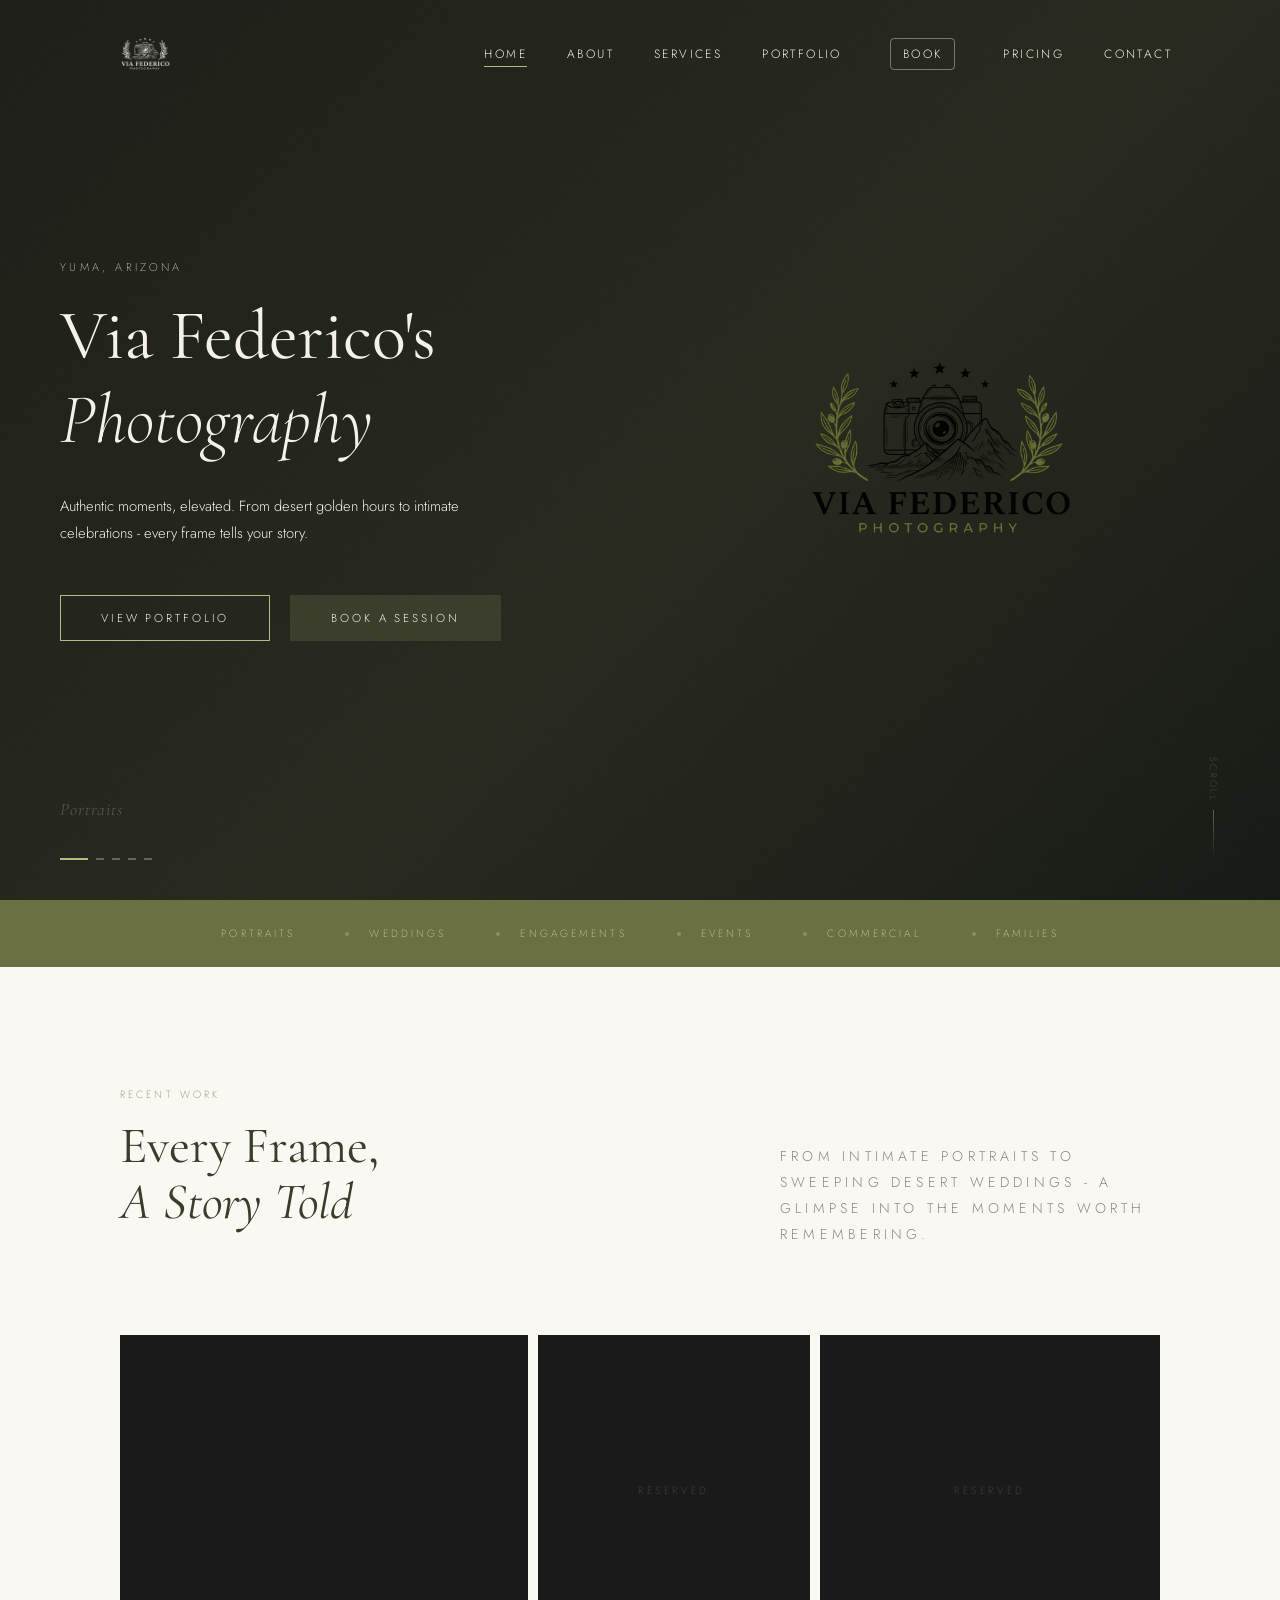
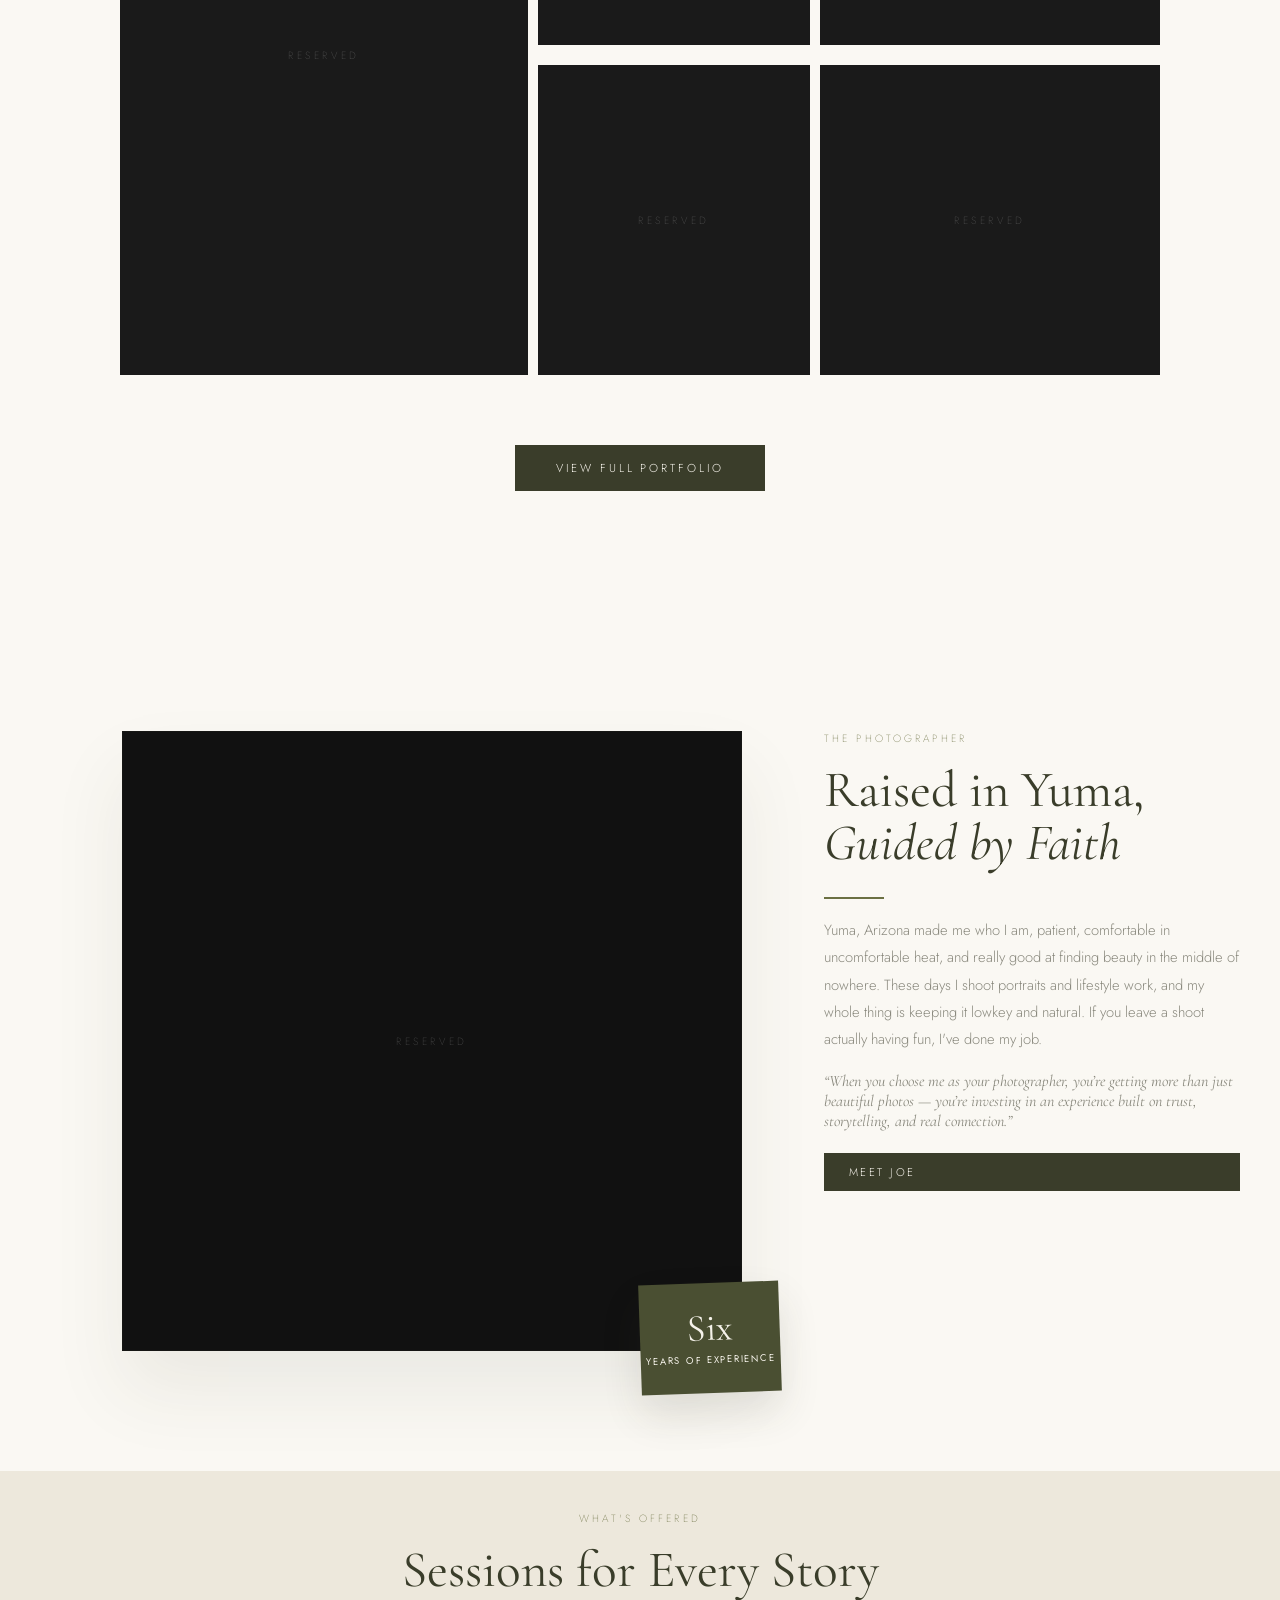
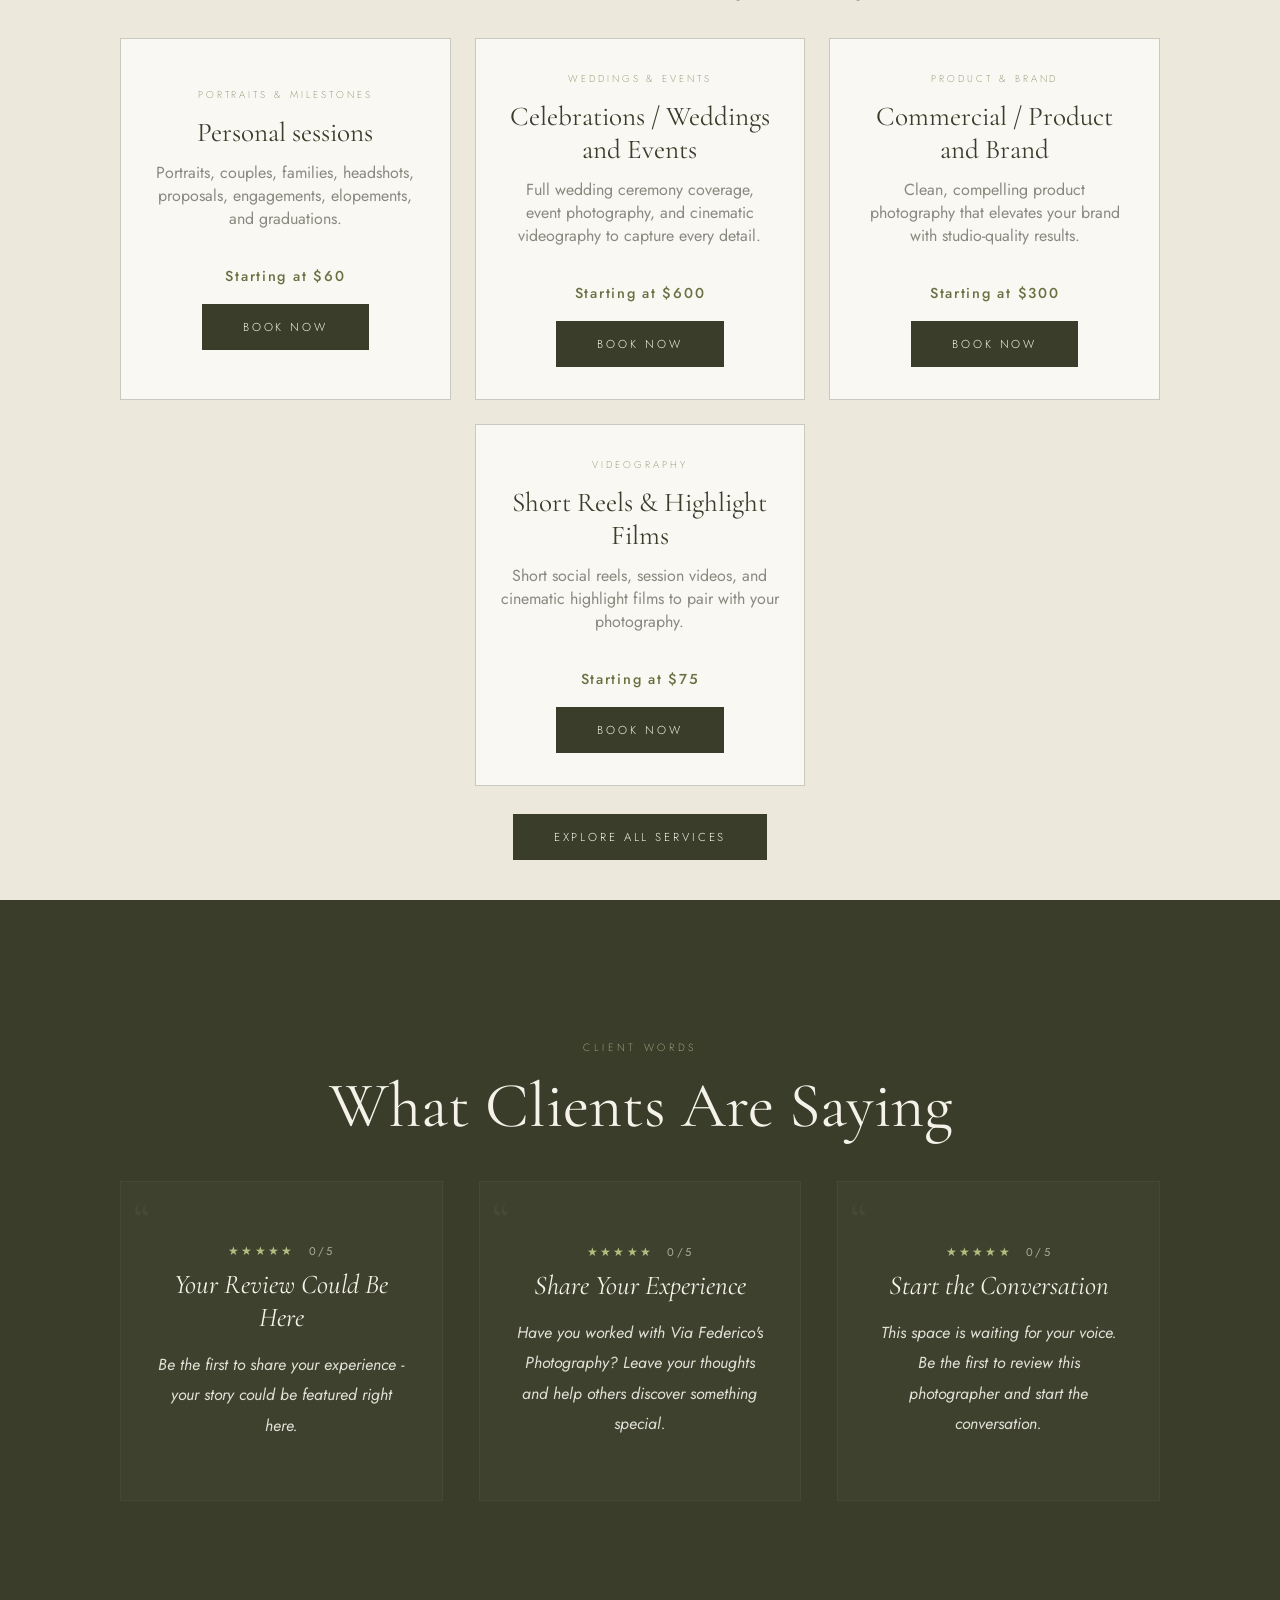
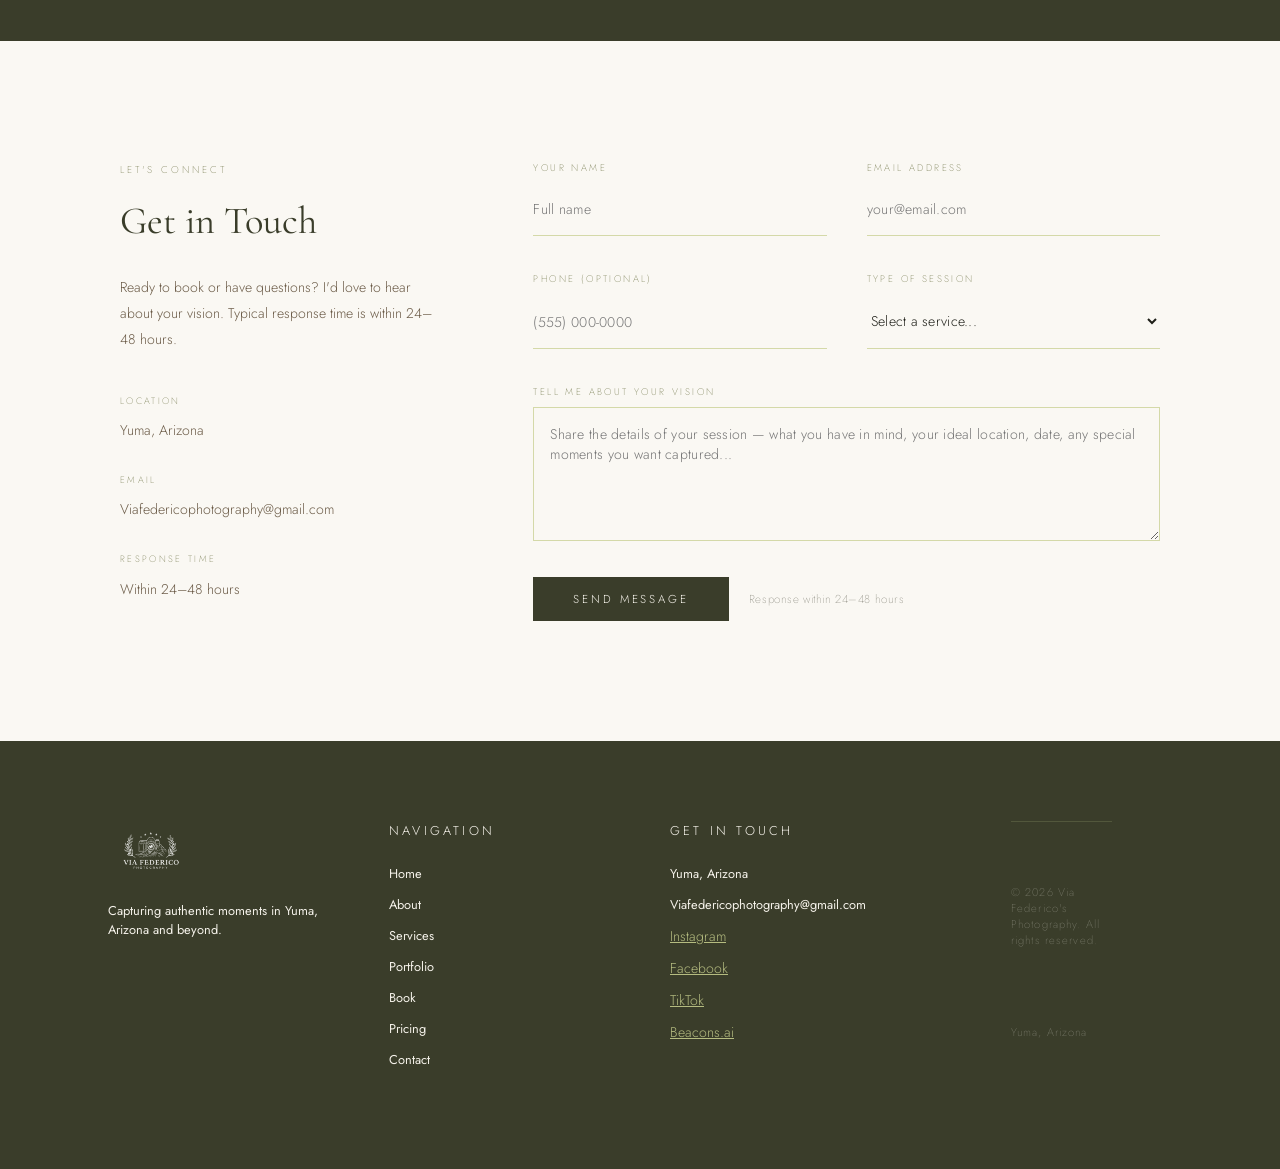
==== commit 424d355e: "Update photography website pages and styles Co-Authored-By: Claude Sonnet 4.6 <noreply@anthropic.com" ====
--- a/index.html
+++ b/index.html
@@ -11,6 +11,7 @@
     <link rel="preconnect" href="https://fonts.googleapis.com" />
     <link rel="preconnect" href="https://fonts.gstatic.com" crossorigin="anonymous" />
     <link href="https://fonts.googleapis.com/css2?family=Cormorant+Garamond:ital,wght@0,300;0,400;0,500;0,600;1,300;1,400;1,500&family=Jost:wght@200;300;400;500&display=swap" rel="stylesheet" />
+    <link rel="icon" href="logo.png" type="image/png" />
     <link rel="stylesheet" href="site.css" />
   </head>
   <body>
@@ -229,7 +230,7 @@
             <p class="lead" style="color:var(--bark);max-width:680px;margin:0 auto 36px;">Ready to book or have questions? I'd love to hear about your vision. Typical response time is within 24–48 hours.</p>
             <div style="display:flex;flex-direction:column;gap:28px;max-width:360px;margin:40px 0 0;">
               <div><p style="font-family:'Jost',sans-serif;font-weight:200;font-size:0.58rem;letter-spacing:0.25em;text-transform:uppercase;color:var(--olive-mid);margin-bottom:8px;">Location</p><p style="font-family:'Jost',sans-serif;font-weight:300;font-size:0.88rem;color:var(--bark);">Yuma, Arizona</p></div>
-              <div><p style="font-family:'Jost',sans-serif;font-weight:200;font-size:0.58rem;letter-spacing:0.25em;text-transform:uppercase;color:var(--olive-mid);margin-bottom:8px;">Email</p><a href="mailto:viafedericophoto@email.com" style="font-family:'Jost',sans-serif;font-weight:300;font-size:0.88rem;color:var(--bark);text-decoration:none;">viafedericophoto@email.com</a></div>
+              <div><p style="font-family:'Jost',sans-serif;font-weight:200;font-size:0.58rem;letter-spacing:0.25em;text-transform:uppercase;color:var(--olive-mid);margin-bottom:8px;">Email</p><a href="mailto:Viafedericophotography@gmail.com" style="font-family:'Jost',sans-serif;font-weight:300;font-size:0.88rem;color:var(--bark);text-decoration:none;">Viafedericophotography@gmail.com</a></div>
               <div><p style="font-family:'Jost',sans-serif;font-weight:200;font-size:0.58rem;letter-spacing:0.25em;text-transform:uppercase;color:var(--olive-mid);margin-bottom:8px;">Response Time</p><p style="font-family:'Jost',sans-serif;font-weight:300;font-size:0.88rem;color:var(--bark);">Within 24–48 hours</p></div>
             </div>
           </div>
@@ -308,16 +309,12 @@
           <p class="footer-title">Get in Touch</p>
           <div style="display:flex;flex-direction:column;gap:12px;">
             <p>Yuma, Arizona</p>
-            <a href="mailto:viafedericophoto@email.com">viafedericophoto@email.com</a>
-          </div>
-        </div>
-        <div>
-          <p class="footer-title">Follow</p>
+            <a href="mailto:Viafedericophotography@gmail.com">Viafedericophotography@gmail.com</a>
           <div style="display:flex;flex-direction:column;gap:12px;">
-            <a href="https://www.instagram.com/viafedericophotos/" target="_blank" style="font-family:'Jost',sans-serif;font-weight:300;font-size:0.88rem;color:var(--olive-pale);text-decoration:none;border-bottom:1px solid var(--olive-pale);">Instagram</a>
-            <a href="https://www.facebook.com/profile.php?id=61590409161497" target="_blank" style="font-family:'Jost',sans-serif;font-weight:300;font-size:0.88rem;color:var(--olive-pale);text-decoration:none;border-bottom:1px solid var(--olive-pale);">Facebook</a>
-            <a href="https://www.tiktok.com/@viafedericophotography" target="_blank" style="font-family:'Jost',sans-serif;font-weight:300;font-size:0.88rem;color:var(--olive-pale);text-decoration:none;border-bottom:1px solid var(--olive-pale);">TikTok</a>
-            <a href="https://beaconsai.com/viafedericophotography" target="_blank" style="font-family:'Jost',sans-serif;font-weight:300;font-size:0.88rem;color:var(--olive-pale);text-decoration:none;border-bottom:1px solid var(--olive-pale);">Beacons.ai</a>
+            <a href="https://www.instagram.com/viafedericophotos/" target="_blank" style="font-family:'Jost',sans-serif;font-weight:300;font-size:0.88rem;color:var(--olive-pale);text-decoration:underline;display:inline-block;">Instagram</a>
+            <a href="https://www.facebook.com/profile.php?id=61590409161497" target="_blank" style="font-family:'Jost',sans-serif;font-weight:300;font-size:0.88rem;color:var(--olive-pale);text-decoration:underline;display:inline-block;">Facebook</a>
+            <a href="https://www.tiktok.com/@viafedericophotography" target="_blank" style="font-family:'Jost',sans-serif;font-weight:300;font-size:0.88rem;color:var(--olive-pale);text-decoration:underline;display:inline-block;">TikTok</a>
+            <a href="https://beaconsai.com/viafedericophotography" target="_blank" style="font-family:'Jost',sans-serif;font-weight:300;font-size:0.88rem;color:var(--olive-pale);text-decoration:underline;display:inline-block;">Beacons.ai</a>
           </div>
         </div>
       </div>
--- a/site.css
+++ b/site.css
@@ -1461,8 +1461,22 @@
 }
 
 @media (max-width: 768px) {
+  html {
+    font-size: 16px;
+  }
+
+  /* Global fixes */
+  input, textarea, select {
+    font-size: 16px !important;
+  }
+
+  button, .btn-primary, .btn-dark {
+    min-height: 44px;
+  }
+
+  /* Navigation */
   .nav-inner {
-    padding: 18px 24px;
+    padding: 18px 20px;
   }
 
   .nav-links {
@@ -1473,47 +1487,492 @@
     display: inline-flex;
   }
 
+  /* Hero grid */
+  .hero-grid {
+    grid-template-columns: 1fr;
+    gap: 32px;
+    padding: 0 20px;
+  }
+
+  .hero-image img {
+    max-width: 350px;
+  }
+
+  .title {
+    font-size: clamp(2.4rem, 5vw, 3.2rem);
+  }
+
+  /* Sections padding */
+  .content-section,
   .section-block,
   .section-compact,
-  .content-section {
-    padding-left: 20px;
-    padding-right: 20px;
-  }
-
+  .get-in-touch {
+    padding: 80px 20px;
+  }
+
+  .section-head {
+    margin-bottom: 48px;
+  }
+
+  .section-head h2 {
+    font-size: clamp(2rem, 4vw, 2.8rem);
+  }
+
+  /* Service blocks */
+  .service-block,
+  .service-block--reverse {
+    grid-template-columns: 1fr;
+    gap: 40px;
+  }
+
+  .service-media .photo-placeholder {
+    min-height: 300px;
+  }
+
+  /* Grid layouts */
   .about-grid,
   .service-grid,
   .pricing-grid,
+  .offer-grid,
   .contact-grid {
     grid-template-columns: 1fr;
   }
 
+  .client-box-grid {
+    grid-template-columns: repeat(2, 1fr);
+    gap: 20px;
+  }
+
+  /* Photographer grid */
+  .photographer-grid {
+    grid-template-columns: 1fr;
+    gap: 40px;
+  }
+
+  .photographer-media .photo-placeholder {
+    min-height: 400px;
+  }
+
+  /* Portfolio */
+  .portfolio-grid {
+    columns: 2 280px;
+    gap: 12px;
+  }
+
+  /* Pricing */
+  .pricing-tabs {
+    gap: 6px;
+  }
+
+  .pricing-card {
+    padding: 36px 24px;
+  }
+
+  /* Form */
   .form-grid {
     grid-template-columns: 1fr;
-  }
-
-  .hero-grid {
+    gap: 28px;
+  }
+
+  .form-field input,
+  .form-field select,
+  .form-field textarea {
+    font-size: 16px;
+  }
+
+  /* Footer */
+  .footer {
+    padding: 60px 20px 32px;
+  }
+
+  .footer-grid {
+    grid-template-columns: repeat(2, 1fr);
     gap: 40px;
   }
 
+  .footer-grid > div:nth-child(n+3) {
+    grid-column: auto;
+  }
+
+  /* Footer social links display */
+  .footer-grid > div:last-child > div > a {
+    display: block;
+    margin-bottom: 8px;
+  }
+
+  /* Marquee */
+  .marquee-strip {
+    padding: 20px;
+  }
+
+  /* Container */
+  .container {
+    width: calc(100% - 40px);
+  }
+
+  /* Text improvements */
+  p, .lead {
+    line-height: 1.65;
+  }
 }
 
 @media (max-width: 480px) {
+  html {
+    font-size: 16px;
+  }
+
+  /* Form inputs minimum 16px font for iOS zoom fix */
+  input, textarea, select {
+    font-size: 16px !important;
+    min-height: 44px;
+  }
+
+  /* Global padding on sections */
+  .content-section,
+  .section-block,
+  .section-compact,
+  .services-list,
+  .get-in-touch,
+  .contact-section,
+  .about-grid {
+    padding-left: 16px;
+    padding-right: 16px;
+  }
+
+  /* Buttons minimum height for tapping */
+  button, .btn-primary, .btn-dark, .filter-button, .tab-button {
+    min-height: 44px;
+  }
+
+  /* Hero section mobile */
   .hero-image img {
     max-width: 280px;
   }
 
   .hero-grid {
-    padding: 0 20px;
+    padding: 0 16px;
     gap: 24px;
+    grid-template-columns: 1fr;
   }
 
   .title,
   .subtitle {
     font-size: clamp(2.2rem, 6vw, 3.2rem);
   }
-}
-
+
+  .hero-scroll-hint {
+    display: none;
+  }
+
+  .hero-actions,
+  .hero-actions--wrap {
+    flex-direction: column;
+    width: 100%;
+  }
+
+  .hero-actions .btn-primary,
+  .hero-actions .btn-dark,
+  .hero-actions--wrap .btn-primary,
+  .hero-actions--wrap .btn-dark {
+    width: 100%;
+    text-align: center;
+  }
+
+  /* Navigation mobile improvements */
+  .mobile-menu {
+    max-height: 500px;
+  }
+
+  .mobile-menu nav {
+    padding: 16px 20px;
+    gap: 0;
+  }
+
+  .mobile-menu a {
+    padding: 14px 0;
+    display: block;
+    border-bottom: 1px solid rgba(58, 61, 42, 0.1);
+    min-height: 48px;
+    display: flex;
+    align-items: center;
+  }
+
+  .mobile-menu a:last-child {
+    border-bottom: none;
+  }
+
+  .nav-header.scrolled .mobile-menu a {
+    color: var(--olive-deep);
+  }
+
+  /* Logo scaling on mobile */
+  #logoImage {
+    max-height: 40px;
+  }
+
+  /* Portfolio grid single column */
   .portfolio-grid {
     columns: 1 100%;
   }
-}
+
+  /* Photographer section stack */
+  .photographer-grid {
+    grid-template-columns: 1fr;
+    gap: 24px;
+  }
+
+  .photographer-media .photo-placeholder {
+    min-height: 340px;
+  }
+
+  /* Service grid */
+  .service-grid {
+    grid-template-columns: 1fr;
+  }
+
+  .service-block,
+  .service-block--reverse {
+    grid-template-columns: 1fr;
+    gap: 24px;
+    margin-bottom: 48px;
+  }
+
+  .service-media .photo-placeholder {
+    min-height: 280px;
+  }
+
+  .service-copy a.btn-dark {
+    width: 100%;
+  }
+
+  /* Offer cards single column */
+  .offer-grid {
+    grid-template-columns: 1fr;
+  }
+
+  .offer-card--videography {
+    grid-column: auto;
+    justify-self: stretch;
+  }
+
+  /* Pricing cards single column */
+  .pricing-grid {
+    grid-template-columns: 1fr;
+  }
+
+  .pricing-tabs {
+    flex-wrap: wrap;
+    justify-content: center;
+  }
+
+  .pricing-tabs .tab-button {
+    padding: 10px 16px;
+    font-size: 0.7rem;
+  }
+
+  .pricing-card {
+    padding: 32px 20px;
+  }
+
+  .pricing-card .popular-badge {
+    top: 12px;
+    right: 12px;
+    font-size: 0.55rem;
+  }
+
+  /* Testimonials mobile - single column */
+  .client-box-grid {
+    grid-template-columns: 1fr;
+    gap: 24px;
+  }
+
+  .client-box {
+    min-height: auto;
+    padding: 32px 20px;
+  }
+
+  /* Contact grid single column */
+  .contact-grid {
+    grid-template-columns: 1fr;
+    gap: 40px;
+  }
+
+  .contact-panel {
+    gap: 24px;
+  }
+
+  /* Contact info cards */
+  .contact-info {
+    display: grid;
+    grid-template-columns: 1fr;
+    gap: 20px;
+  }
+
+  /* Form grid single column */
+  .form-grid {
+    grid-template-columns: 1fr;
+    gap: 24px;
+  }
+
+  .form-field input,
+  .form-field select,
+  .form-field textarea {
+    font-size: 16px;
+    min-height: 44px;
+  }
+
+  .form-field textarea {
+    min-height: 120px;
+  }
+
+  /* About grid */
+  .about-grid {
+    grid-template-columns: 1fr;
+    gap: 32px;
+  }
+
+  .about-media {
+    order: -1;
+  }
+
+  /* Marquee strip */
+  .marquee-strip {
+    padding: 20px 16px;
+    gap: 20px;
+  }
+
+  .marquee-item {
+    font-size: 0.6rem;
+    gap: 12px;
+  }
+
+  /* Text improvements for readability */
+  p, .lead, body {
+    line-height: 1.7;
+  }
+
+  /* Footer improvements */
+  .footer {
+    padding: 60px 16px 32px;
+  }
+
+  .footer-grid {
+    grid-template-columns: 1fr;
+    gap: 32px;
+  }
+
+  .footer-title {
+    margin-bottom: 16px;
+  }
+
+  .footer-nav a,
+  .footer-contact a,
+  .footer a {
+    display: block;
+    padding: 8px 0;
+  }
+
+  /* Footer social media row */
+  .footer-grid > div:last-child > div {
+    display: flex;
+    flex-wrap: wrap;
+    justify-content: center;
+    gap: 12px;
+  }
+
+  .footer-grid > div:last-child a {
+    display: inline-block;
+  }
+
+  /* Card shadows on mobile */
+  .offer-card,
+  .pricing-card,
+  .portfolio-card {
+    box-shadow: 0 6px 16px rgba(58, 61, 42, 0.12);
+  }
+
+  /* Break long words */
+  p, li, a, span, div {
+    overflow-wrap: break-word;
+    word-wrap: break-word;
+  }
+
+  /* Responsive images */
+  img {
+    max-width: 100%;
+    height: auto;
+  }
+
+  /* Slideshow elements mobile */
+  .slideshow-dot-row,
+  .slide-caption {
+    left: 16px;
+  }
+
+  .slide-dot {
+    height: 1px;
+  }
+
+  .slide-dot.active {
+    width: 20px;
+  }
+
+  .slide-dot:not(.active) {
+    width: 6px;
+  }
+
+  /* Animations slightly reduced for mobile */
+  .reveal {
+    transition-duration: 0.6s !important;
+  }
+
+  .reveal-left,
+  .reveal-right {
+    transition-duration: 0.6s !important;
+  }
+
+  /* Section heads mobile */
+  .section-head {
+    margin-bottom: 40px;
+  }
+
+  .section-head h2 {
+    font-size: clamp(1.8rem, 5vw, 2.4rem);
+  }
+
+  .section-head.center {
+    text-align: center;
+  }
+
+  /* Dividers */
+  .divider,
+  .service-divider {
+    margin-bottom: 16px;
+  }
+
+  /* Container adjustments */
+  .container {
+    width: calc(100% - 32px);
+  }
+
+  /* Hero section tablet fix */
+  .hero-section,
+  .hero-hero {
+    min-height: 500px;
+  }
+
+  .hero-compact {
+    min-height: 300px;
+  }
+
+  /* Booking iframe mobile */
+  .booking-iframe {
+    width: 100% !important;
+    min-height: 600px;
+  }
+
+  /* No horizontal scroll */
+  body, html {
+    overflow-x: hidden;
+  }
+}
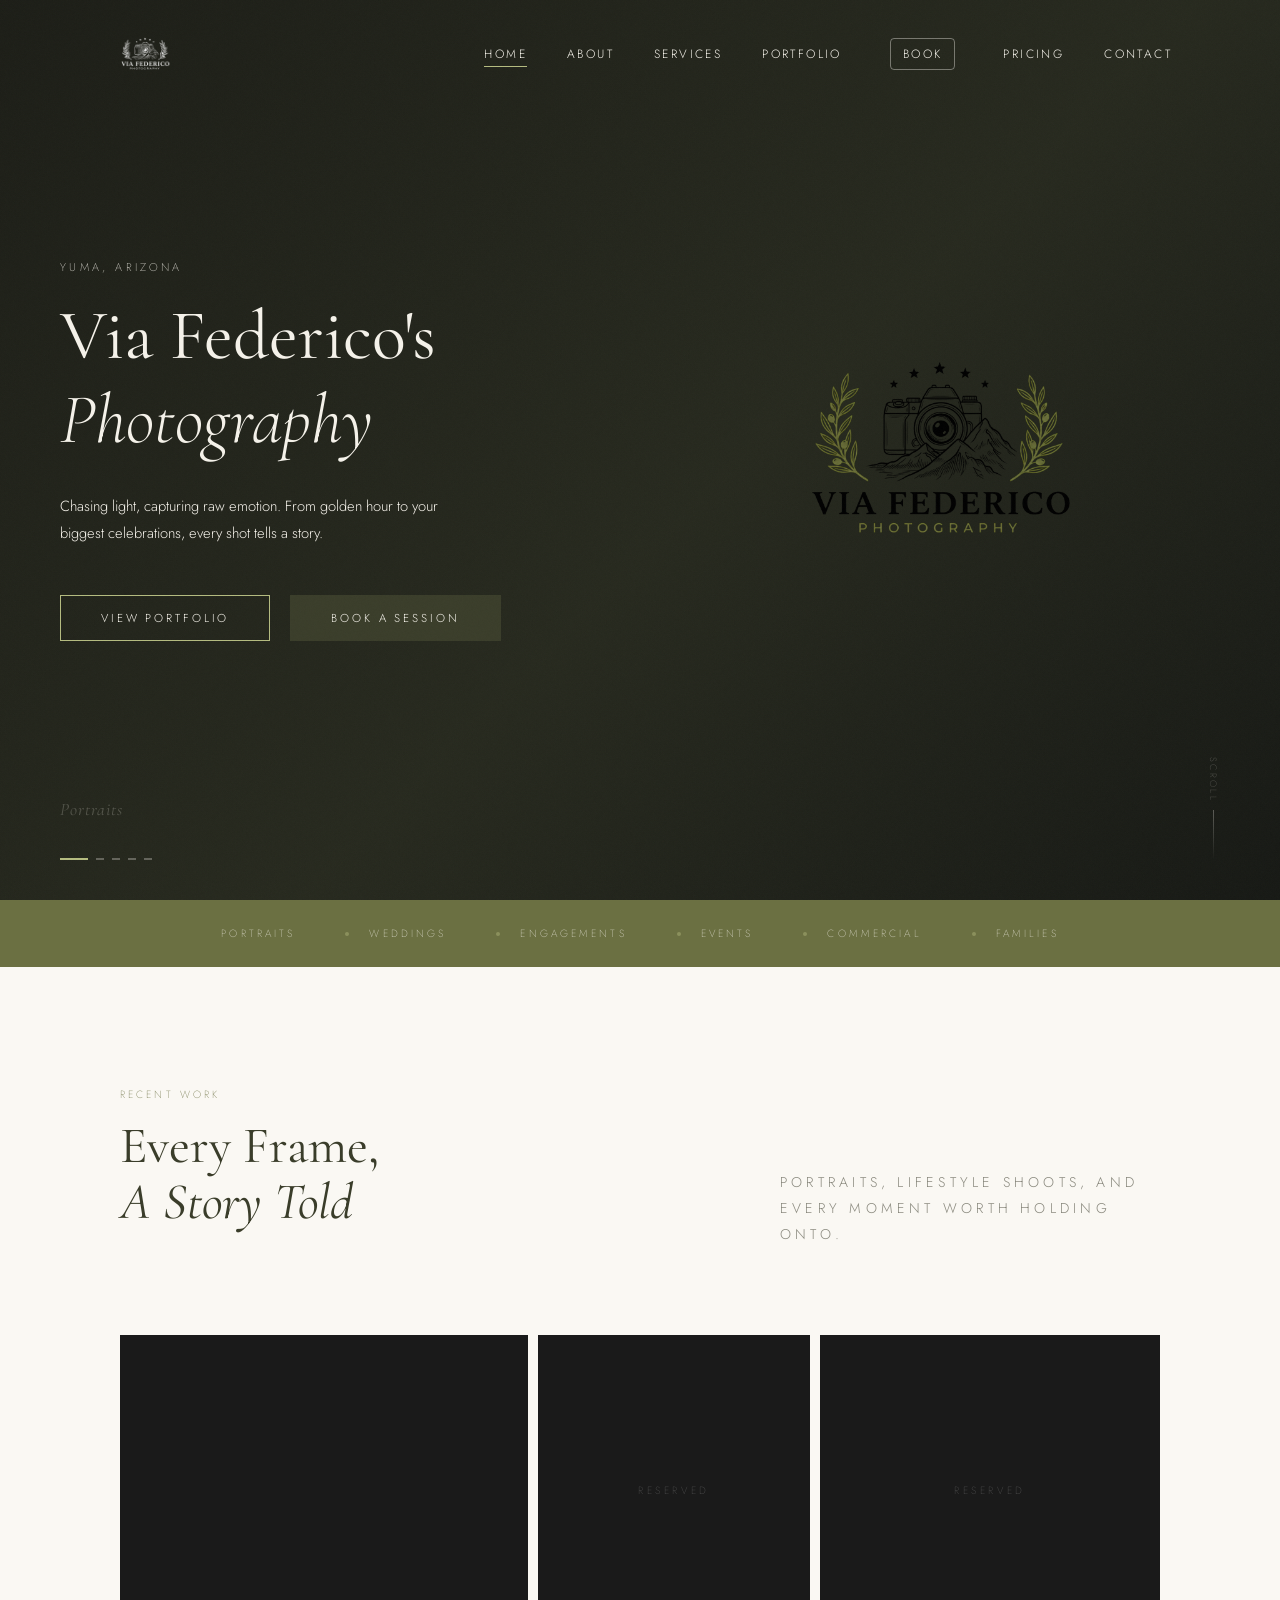
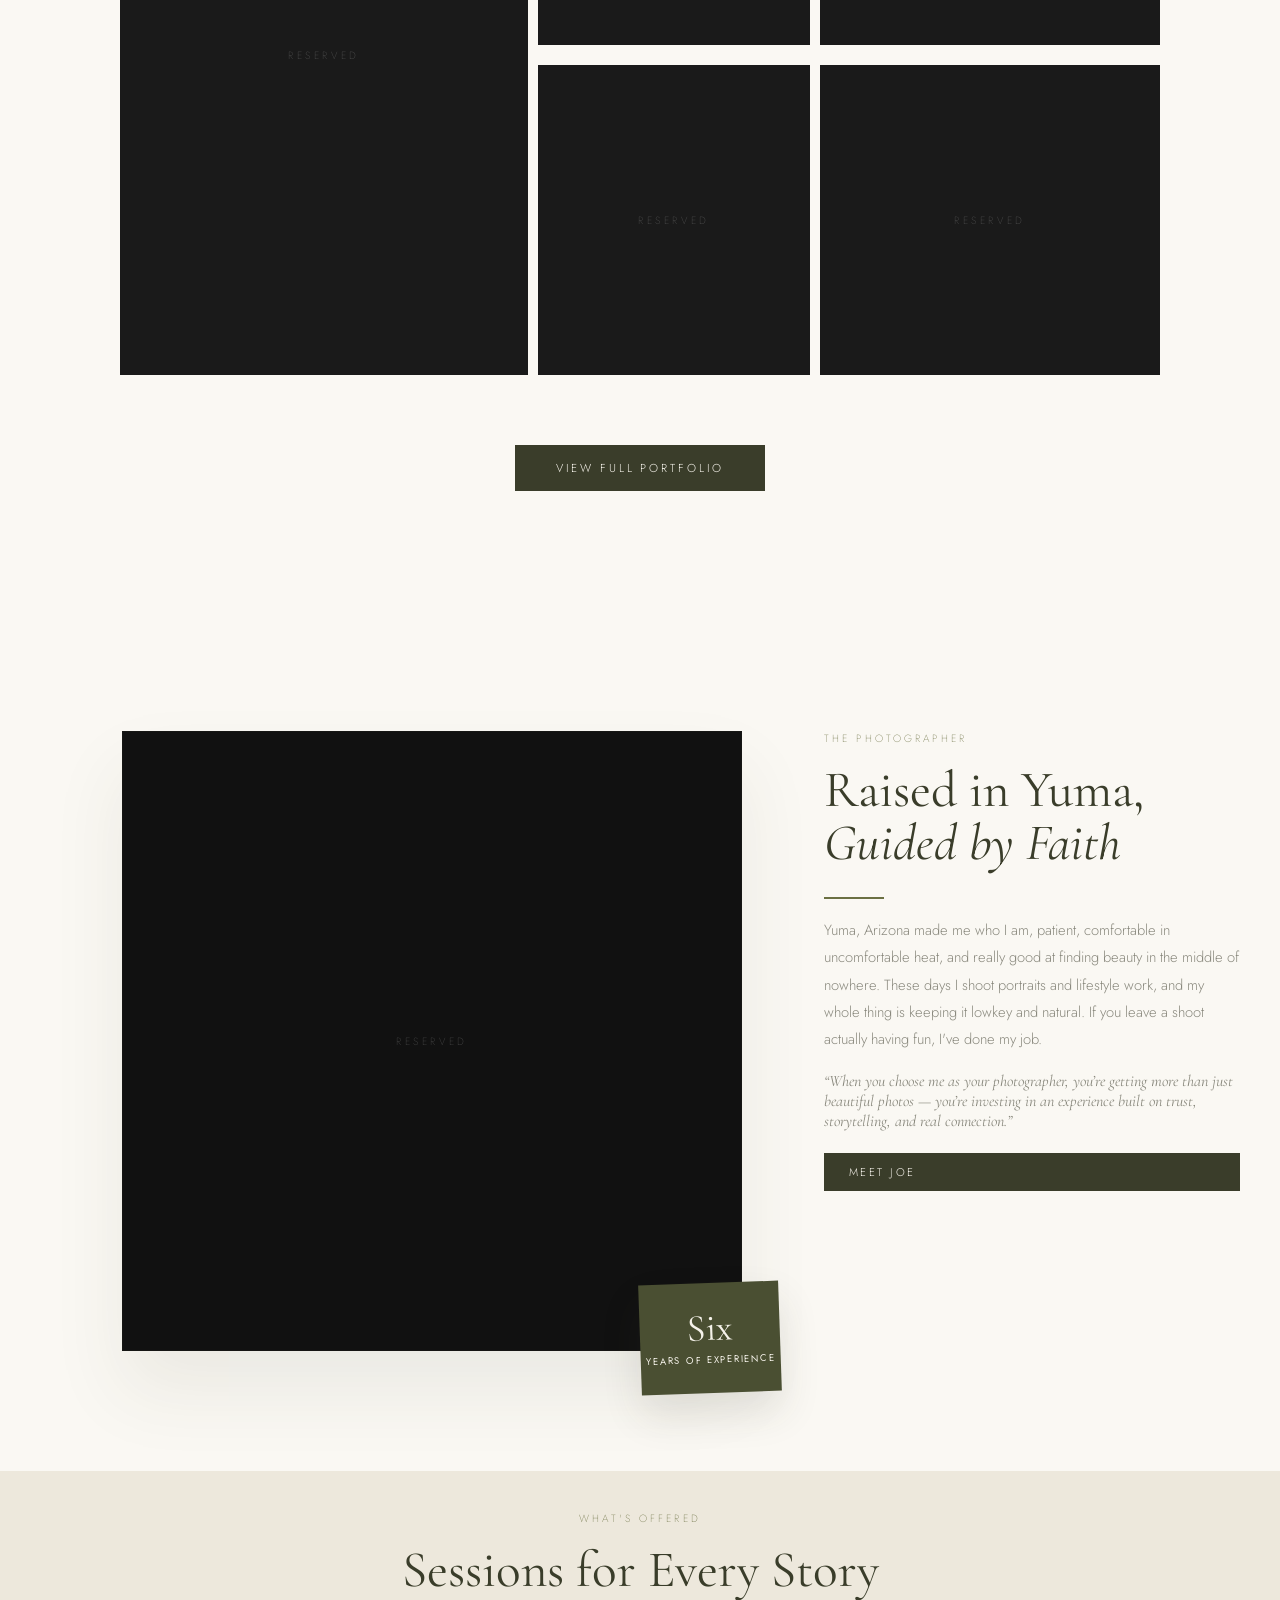
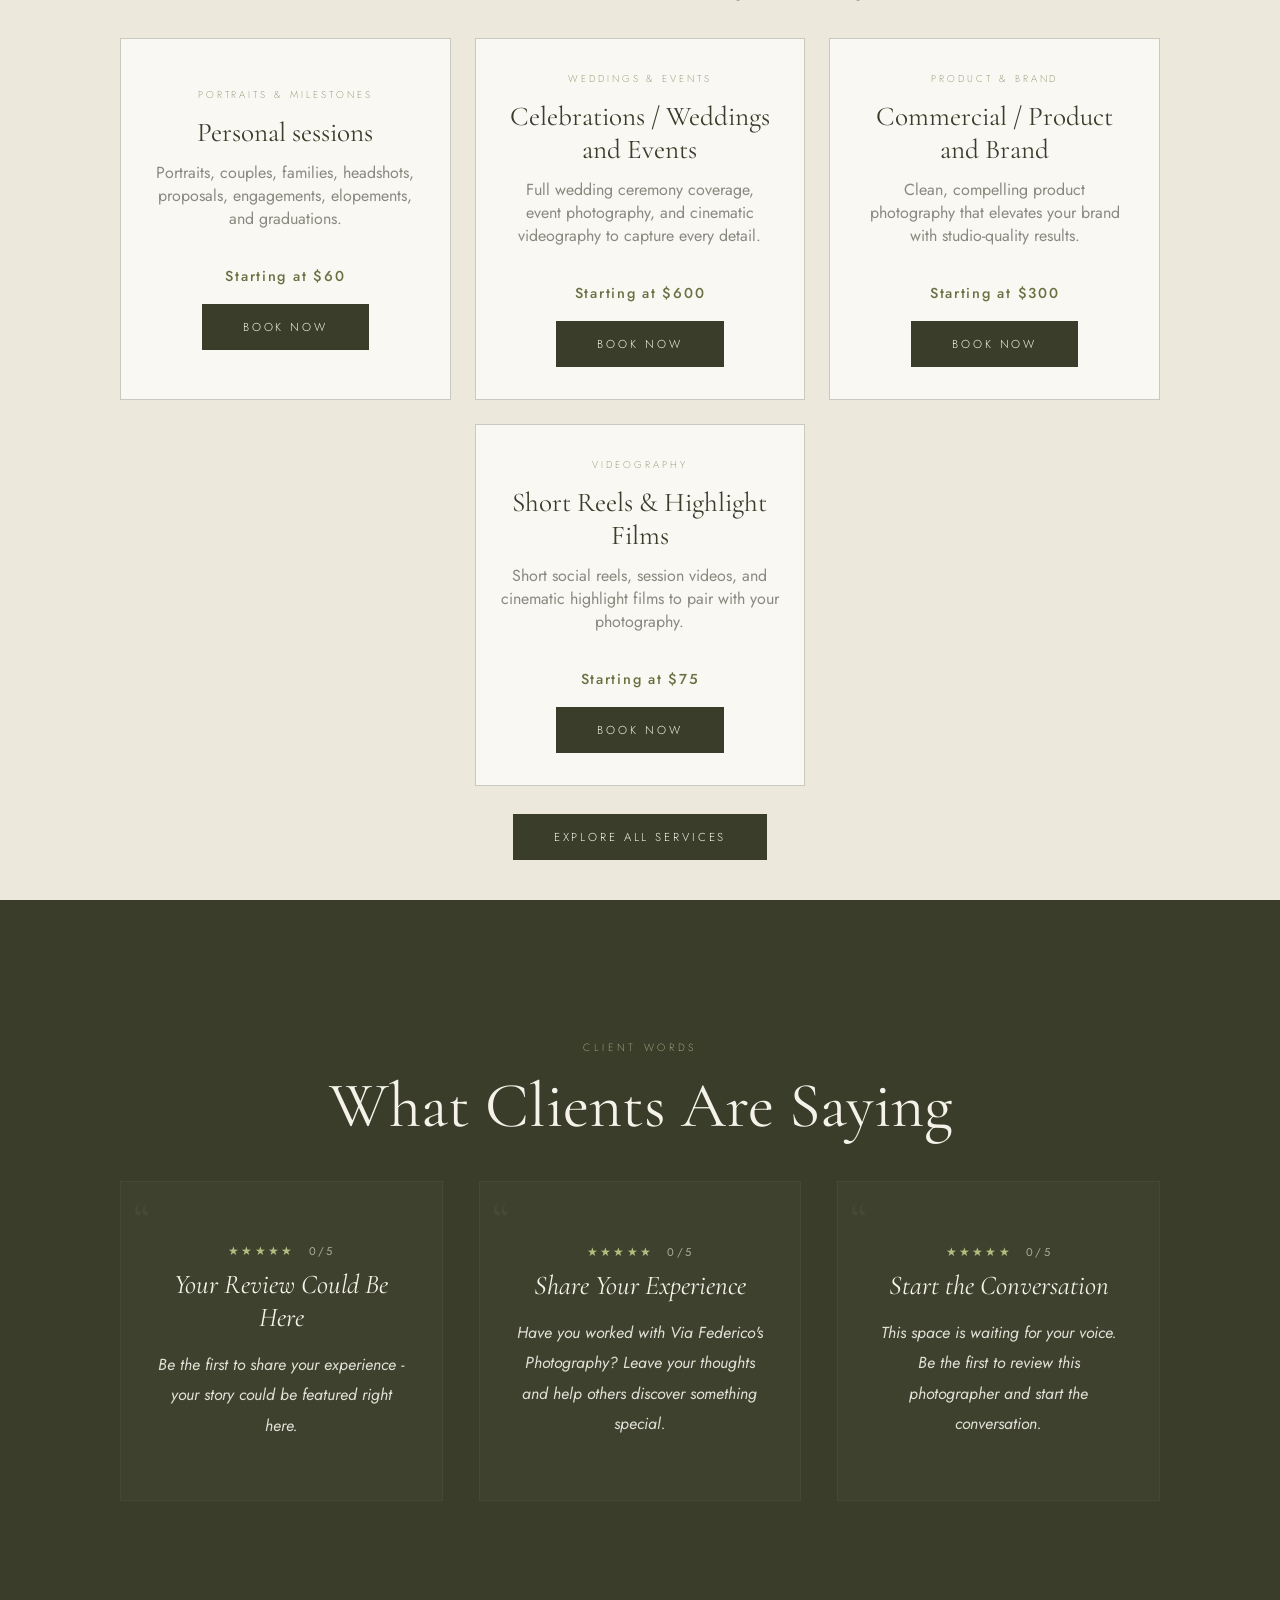
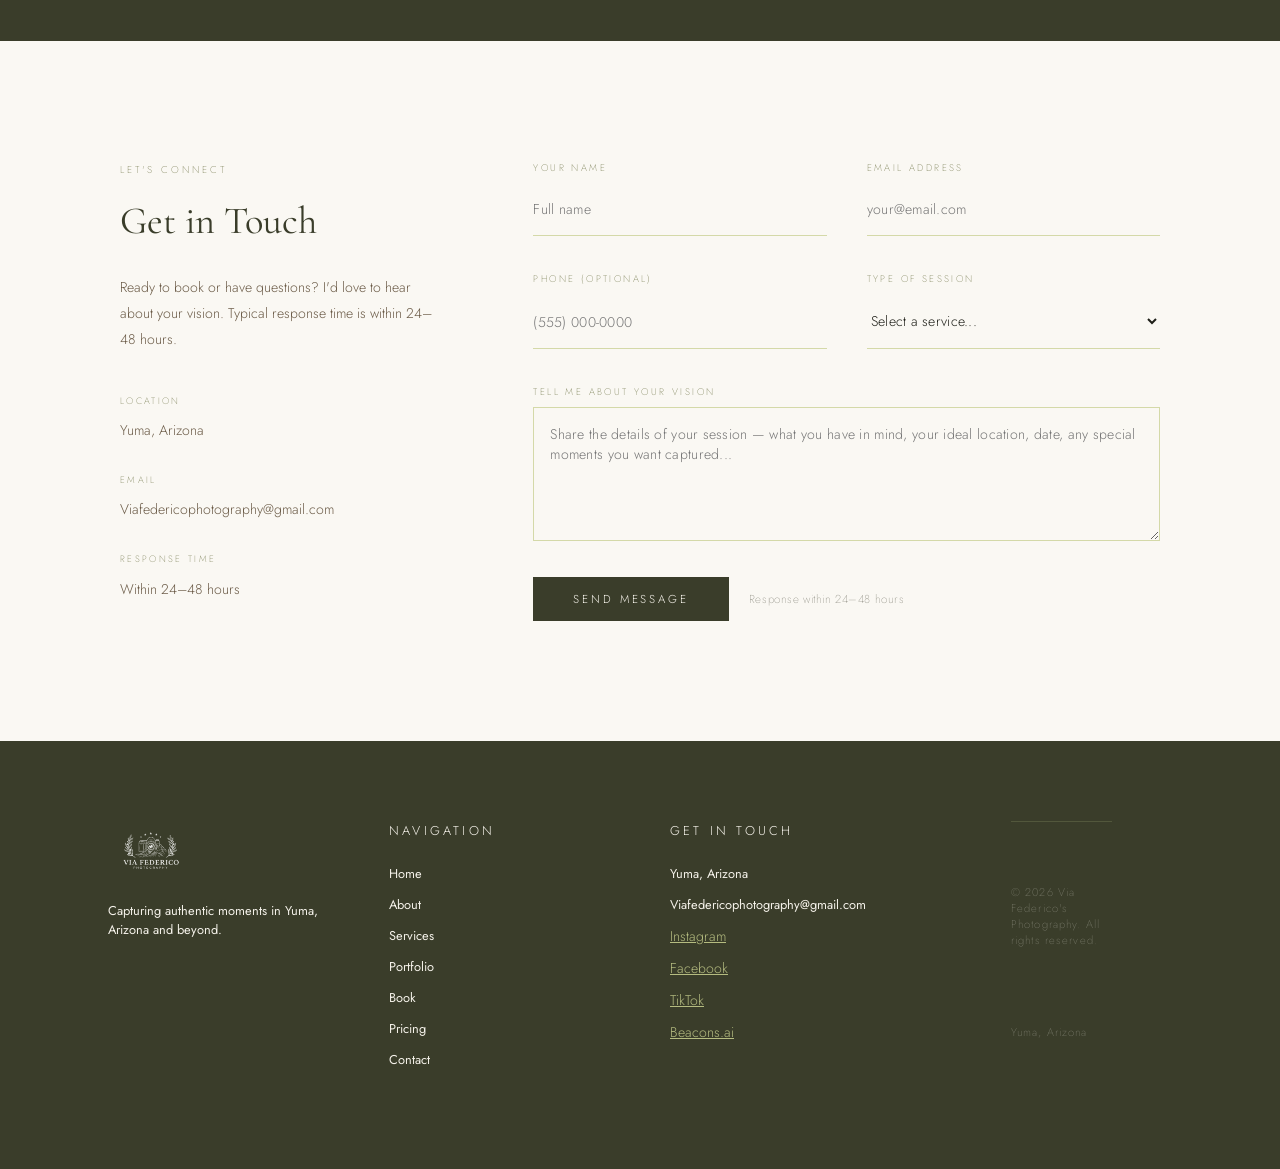
==== commit 093b5256: "Update homepage quotes and logo styling - Change Recent Work section quote to: 'Portraits, lifestyle" ====
--- a/index.html
+++ b/index.html
@@ -79,10 +79,10 @@
             <p class="hero-subtitle">Yuma, Arizona</p>
             <h1 class="title">Via Federico's</h1>
             <h1 class="subtitle">Photography</h1>
-            <p class="lead">Authentic moments, elevated. From desert golden hours to intimate celebrations - every frame tells your story.</p>
+            <p class="lead">Chasing light, capturing raw emotion. From golden hour to your biggest celebrations, every shot tells a story.</p>
             <div class="hero-actions">
               <a class="btn-primary" href="portfolio.html">View Portfolio</a>
-              <a class="btn-dark" href="https://app.acuityscheduling.com/schedule.php?owner=39412170" target="_blank">Book a Session</a>
+              <a class="btn-dark" href="https://viafedericophotography.setmore.com" target="_blank">Book a Session</a>
             </div>
           </div>
           <div class="hero-image">
@@ -112,7 +112,7 @@
               <h2>Every Frame,<br /><em>A Story Told</em></h2>
             </div>
             <div>
-              <p class="lead" style="margin-left:auto;max-width:380px;">From intimate portraits to sweeping desert weddings - a glimpse into the moments worth remembering.</p>
+              <p class="lead" style="margin-left:auto;max-width:380px;">Portraits, lifestyle shoots, and every moment worth holding onto.</p>
             </div>
           </div>
           <div style="display:grid;grid-template-columns:1.2fr 0.8fr 1fr;grid-template-rows:auto auto;gap:10px;">
@@ -163,28 +163,28 @@
               <h3 style="font-family:'Cormorant Garamond',serif;color:var(--olive-deep);margin-bottom:12px;">Personal sessions</h3>
               <p style="color:var(--stone);">Portraits, couples, families, headshots, proposals, engagements, elopements, and graduations.</p>
               <p class="offer-price">Starting at $60</p>
-              <a class="btn-dark" href="https://app.acuityscheduling.com/schedule.php?owner=39412170" target="_blank">Book Now</a>
+              <a class="btn-dark" href="https://viafedericophotography.setmore.com" target="_blank">Book Now</a>
             </div>
             <div class="offer-card reveal">
               <p style="font-family:'Jost',sans-serif;font-weight:200;font-size:0.62rem;letter-spacing:0.3em;text-transform:uppercase;color:var(--olive-mid);margin-bottom:14px;">Weddings & Events</p>
               <h3 style="font-family:'Cormorant Garamond',serif;color:var(--olive-deep);margin-bottom:12px;">Celebrations / Weddings and Events</h3>
               <p style="color:var(--stone);">Full wedding ceremony coverage, event photography, and cinematic videography to capture every detail.</p>
               <p class="offer-price">Starting at $600</p>
-              <a class="btn-dark" href="https://app.acuityscheduling.com/schedule.php?owner=39412170" target="_blank">Book Now</a>
+              <a class="btn-dark" href="https://viafedericophotography.setmore.com" target="_blank">Book Now</a>
             </div>
             <div class="offer-card reveal">
               <p style="font-family:'Jost',sans-serif;font-weight:200;font-size:0.62rem;letter-spacing:0.3em;text-transform:uppercase;color:var(--olive-mid);margin-bottom:14px;">Product & Brand</p>
               <h3 style="font-family:'Cormorant Garamond',serif;color:var(--olive-deep);margin-bottom:12px;">Commercial / Product and Brand</h3>
               <p style="color:var(--stone);">Clean, compelling product photography that elevates your brand with studio-quality results.</p>
               <p class="offer-price">Starting at $300</p>
-              <a class="btn-dark" href="https://app.acuityscheduling.com/schedule.php?owner=39412170" target="_blank">Book Now</a>
+              <a class="btn-dark" href="https://viafedericophotography.setmore.com" target="_blank">Book Now</a>
             </div>
             <div class="offer-card offer-card--videography reveal">
               <p style="font-family:'Jost',sans-serif;font-weight:200;font-size:0.62rem;letter-spacing:0.3em;text-transform:uppercase;color:var(--olive-mid);margin-bottom:14px;">Videography</p>
               <h3 style="font-family:'Cormorant Garamond',serif;color:var(--olive-deep);margin-bottom:12px;">Short Reels & Highlight Films</h3>
               <p style="color:var(--stone);">Short social reels, session videos, and cinematic highlight films to pair with your photography.</p>
               <p class="offer-price">Starting at $75</p>
-              <a class="btn-dark" href="https://app.acuityscheduling.com/schedule.php?owner=39412170" target="_blank">Book Now</a>
+              <a class="btn-dark" href="https://viafedericophotography.setmore.com" target="_blank">Book Now</a>
             </div>
           </div>
           <div style="text-align:center;margin-top:28px;" class="reveal"><a class="btn-dark" href="services.html">Explore All Services</a></div>
--- a/site.css
+++ b/site.css
@@ -193,6 +193,16 @@
   transition: all 0.3s ease;
 }
 
+/* Burger becomes dark on scrolled (light) header */
+.nav-header.scrolled .mobile-menu-btn span {
+  background: var(--olive-deep);
+}
+
+/* Burger stays dark while mobile menu is open */
+.mobile-menu-btn.open span {
+  background: var(--olive-deep);
+}
+
 .mobile-menu {
   background: rgba(245, 242, 234, 0.98);
   overflow: hidden;
@@ -1114,6 +1124,56 @@
   gap: 40px;
 }
 
+/* ── Good to Know section ── */
+.good-to-know-section {
+  background: var(--parchment);
+  padding: 100px 60px;
+}
+
+.good-to-know-grid {
+  display: grid;
+  grid-template-columns: repeat(2, 1fr);
+  gap: 40px;
+  max-width: 960px;
+  margin: 0 auto;
+}
+
+.good-to-know-item {
+  text-align: center;
+  padding-bottom: 32px;
+  border-bottom: 1px solid var(--olive-mist);
+}
+
+.good-to-know-item h3 {
+  font-family: 'Cormorant Garamond', serif;
+  font-size: 1.2rem;
+  color: var(--olive-deep);
+  margin-bottom: 12px;
+}
+
+.good-to-know-item p {
+  font-family: 'Jost', sans-serif;
+  font-weight: 300;
+  font-size: 0.84rem;
+  line-height: 1.8;
+  color: var(--stone);
+}
+
+@media (max-width: 768px) {
+  .good-to-know-section {
+    padding: 80px 20px;
+  }
+  .good-to-know-grid {
+    grid-template-columns: 1fr;
+  }
+}
+
+@media (max-width: 480px) {
+  .good-to-know-section {
+    padding: 60px 16px;
+  }
+}
+
 .pricing-grid {
   display: grid;
   grid-template-columns: repeat(3, 1fr);
@@ -1127,6 +1187,30 @@
   transition: transform 0.28s cubic-bezier(.2,.8,.2,1), box-shadow 0.28s ease;
   border-radius: 10px;
   box-shadow: 0 12px 30px rgba(15,15,15,0.06);
+  text-align: center;
+}
+
+/* Center all text elements inside pricing cards */
+.pricing-card h3,
+.pricing-card h4,
+.pricing-card p,
+.pricing-card ul,
+.pricing-card li {
+  text-align: center;
+}
+
+/* Center list items (they use flex) */
+.pricing-card li {
+  justify-content: center;
+}
+
+/* Book button full-width and centered */
+.pricing-card .btn-dark,
+.pricing-card .btn-primary {
+  display: block;
+  width: 100%;
+  text-align: center;
+  margin-top: 32px;
 }
 
 .pricing-card.popular {
@@ -1614,6 +1698,131 @@
   p, .lead {
     line-height: 1.65;
   }
+
+  /* ── Mobile text centering – site-wide ── */
+  .section-head,
+  .section-head h2,
+  .section-head p,
+  .section-head p.lead {
+    text-align: center;
+    margin-left: auto;
+    margin-right: auto;
+  }
+
+  .service-copy,
+  .service-copy h2,
+  .service-copy p,
+  .service-label,
+  .service-copy ul,
+  .service-copy ul li {
+    text-align: center;
+  }
+
+  /* Remove left-hanging dash bullet on mobile */
+  .service-copy ul li {
+    padding-left: 0;
+  }
+  .service-copy ul li:before {
+    display: none;
+  }
+
+  /* Center service divider line */
+  .service-divider,
+  .divider {
+    margin-left: auto;
+    margin-right: auto;
+  }
+
+  /* Center CTA buttons in service blocks */
+  .service-copy a.btn-dark,
+  .service-copy a.btn-primary {
+    width: auto;
+    display: block;
+    text-align: center;
+    margin: 0 auto;
+  }
+
+  /* Photographer section */
+  .photographer-copy,
+  .photographer-copy h3,
+  .photographer-label,
+  .photographer-quote {
+    text-align: center;
+  }
+  .photographer-copy .divider {
+    margin-left: auto;
+    margin-right: auto;
+  }
+
+  /* Pricing cards */
+  .pricing-card,
+  .pricing-card h3,
+  .pricing-card p,
+  .pricing-card ul,
+  .pricing-card li {
+    text-align: center;
+  }
+
+  /* Specialty session grids inside pricing panels */
+  .pricing-panel [style*="display:grid"],
+  .pricing-panel [style*="display: grid"] {
+    grid-template-columns: 1fr !important;
+  }
+
+  /* Contact info */
+  .contact-info,
+  .contact-info h2,
+  .contact-info p,
+  .contact-info a,
+  .contact-panel {
+    text-align: center;
+  }
+
+  /* Offer cards */
+  .offer-card,
+  .offer-card h3,
+  .offer-card p {
+    text-align: center;
+  }
+
+  /* Footer columns */
+  .footer-grid > div,
+  .footer-title,
+  .footer-grid p,
+  .footer-grid a {
+    text-align: center;
+  }
+
+  .footer-grid > div > div {
+    align-items: center;
+    justify-content: center;
+  }
+
+  .footer-bottom {
+    justify-content: center;
+    text-align: center;
+  }
+
+  /* Good-to-Know info grid inside pricing */
+  .content-section section [style*="display:grid"],
+  .content-section section [style*="display: grid"] {
+    grid-template-columns: 1fr !important;
+  }
+
+  /* Hero lead text */
+  .hero-copy .lead,
+  .lead {
+    text-align: center;
+    margin-left: auto;
+    margin-right: auto;
+  }
+
+  /* Client / testimonial boxes */
+  .client-box,
+  .client-box h3,
+  .client-box p {
+    text-align: center;
+  }
 }
 
 @media (max-width: 480px) {
@@ -1680,6 +1889,10 @@
 
   /* Navigation mobile improvements */
   .mobile-menu {
+    max-height: 0;
+  }
+
+  .mobile-menu.open {
     max-height: 500px;
   }
 
@@ -1755,19 +1968,35 @@
     justify-self: stretch;
   }
 
+  /* Pricing filter bar - compact padding on mobile */
+  #pricing-filter-bar {
+    padding-top: 20px;
+    padding-bottom: 16px;
+  }
+
   /* Pricing cards single column */
   .pricing-grid {
     grid-template-columns: 1fr;
   }
 
   .pricing-tabs {
-    flex-wrap: wrap;
-    justify-content: center;
+    flex-wrap: nowrap;
+    overflow-x: auto;
+    -webkit-overflow-scrolling: touch;
+    justify-content: flex-start;
+    scrollbar-width: none;
+    -ms-overflow-style: none;
+  }
+
+  .pricing-tabs::-webkit-scrollbar {
+    display: none;
   }
 
   .pricing-tabs .tab-button {
     padding: 10px 16px;
     font-size: 0.7rem;
+    flex-shrink: 0;
+    white-space: nowrap;
   }
 
   .pricing-card {
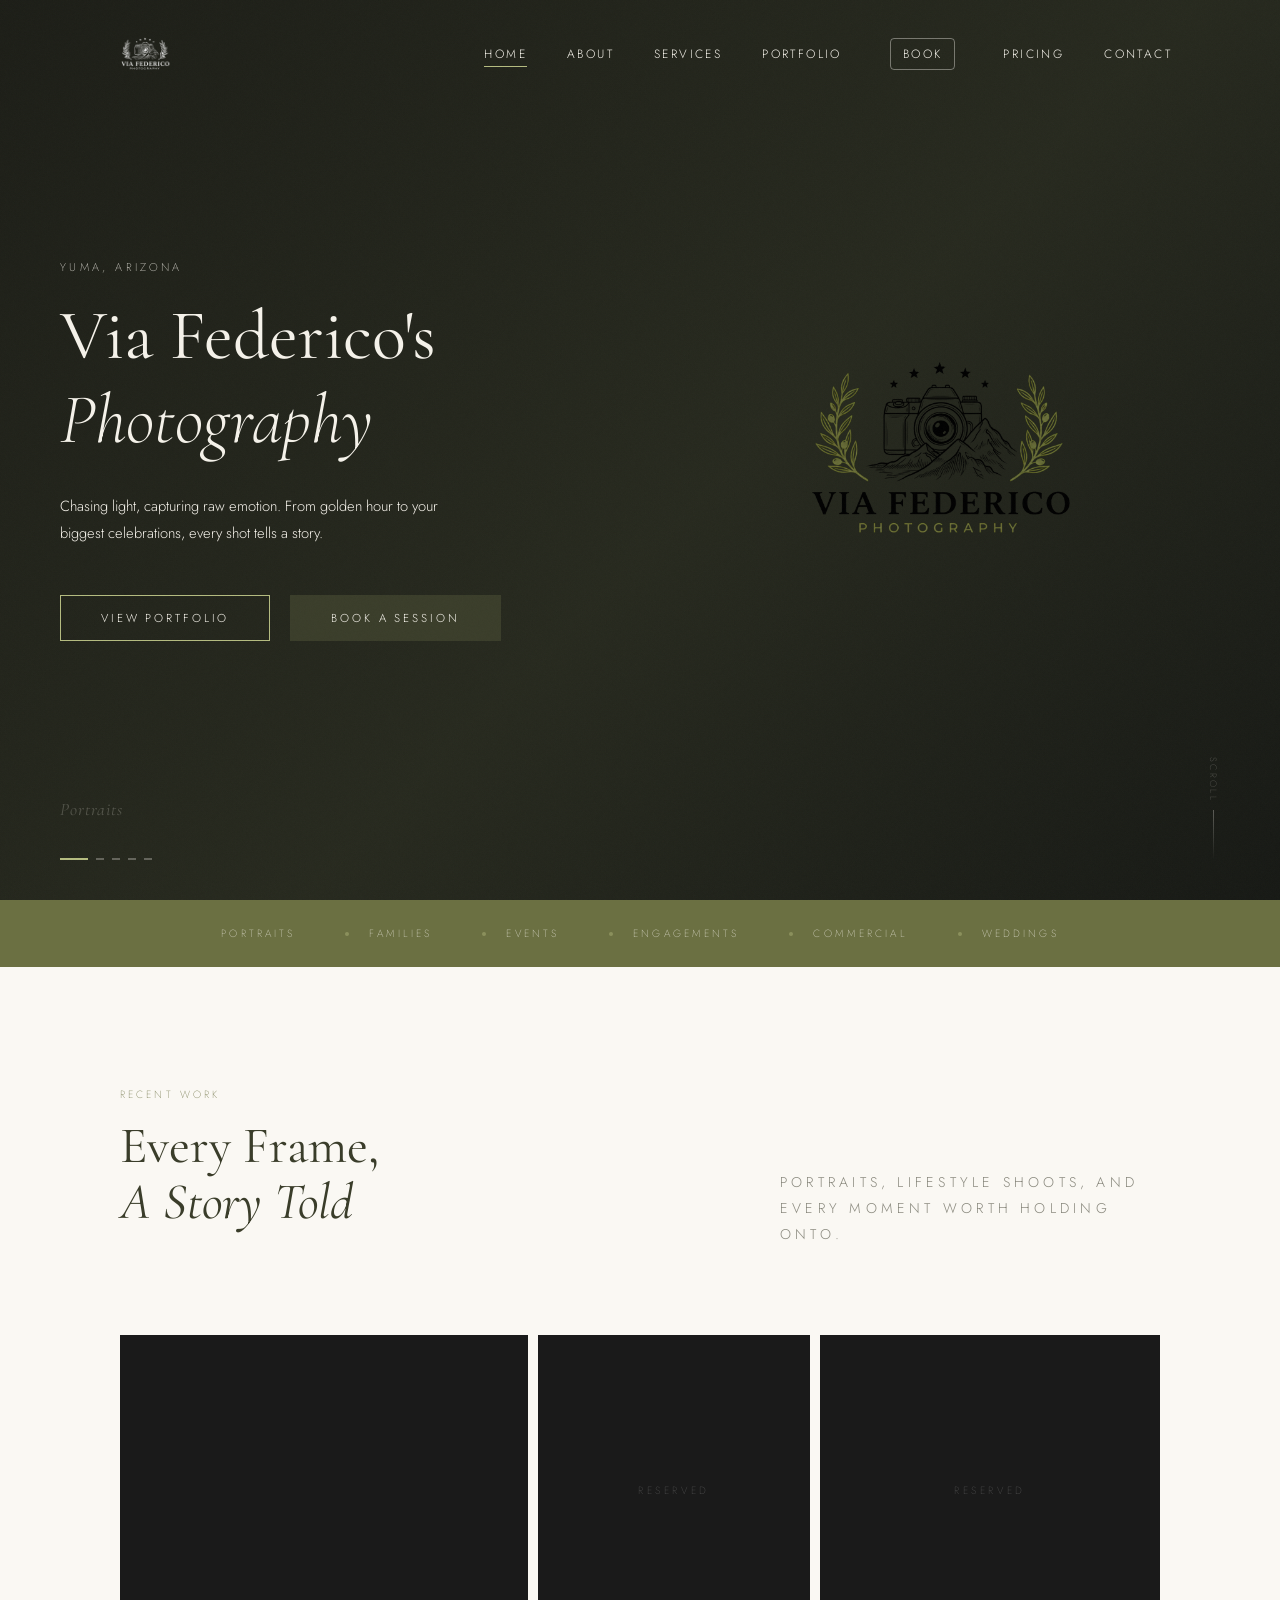
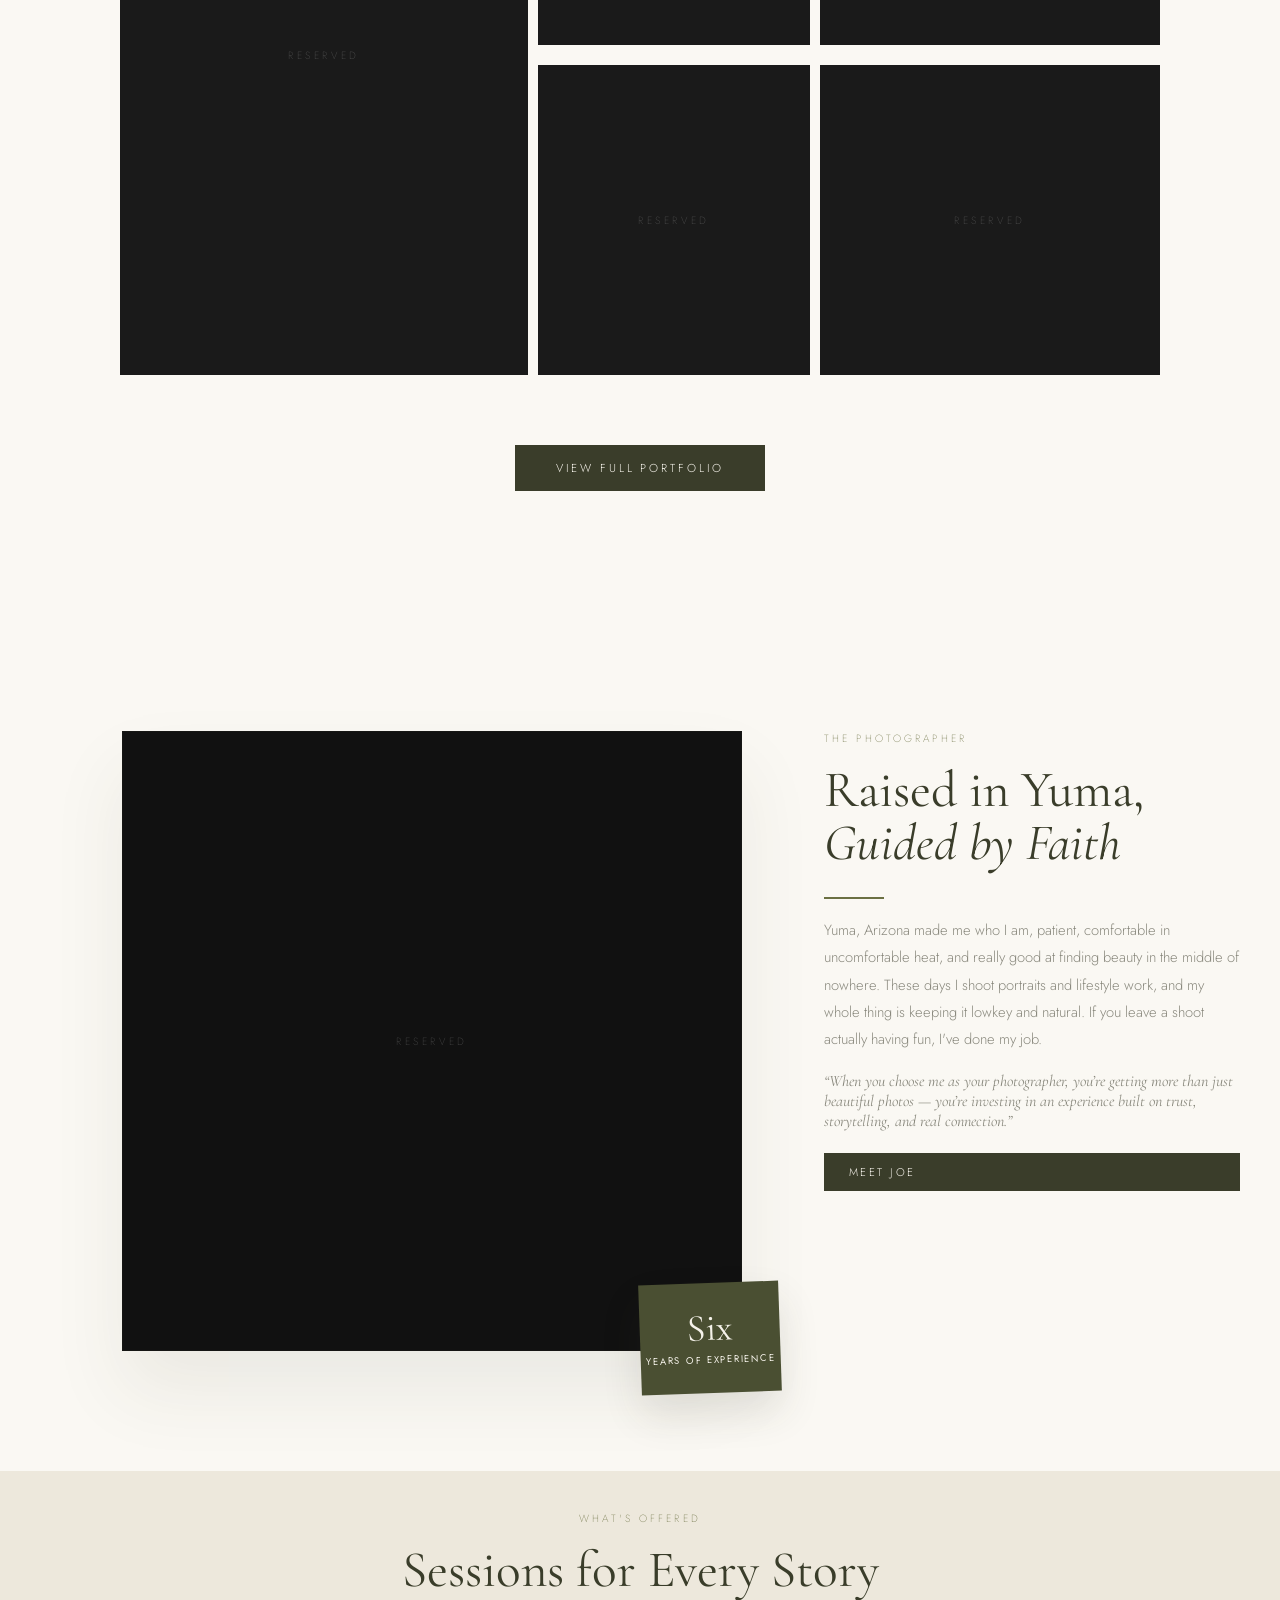
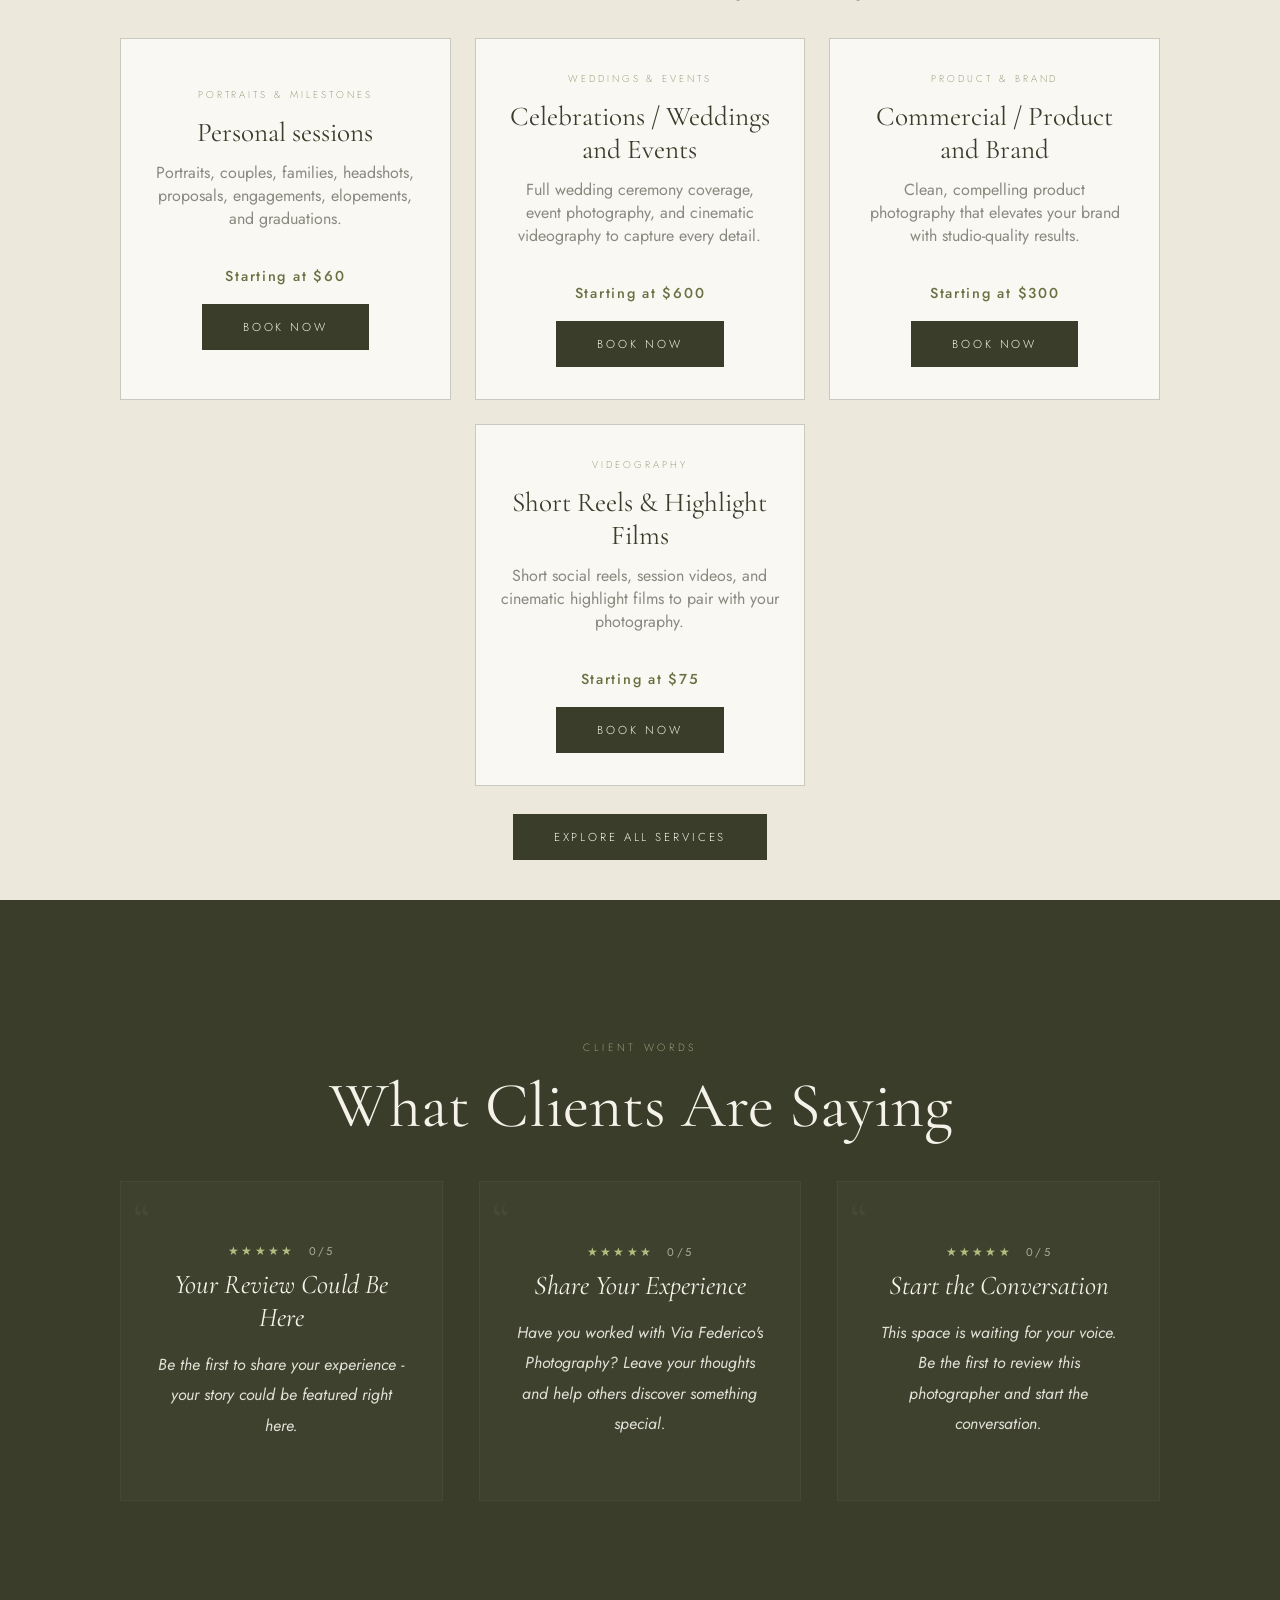
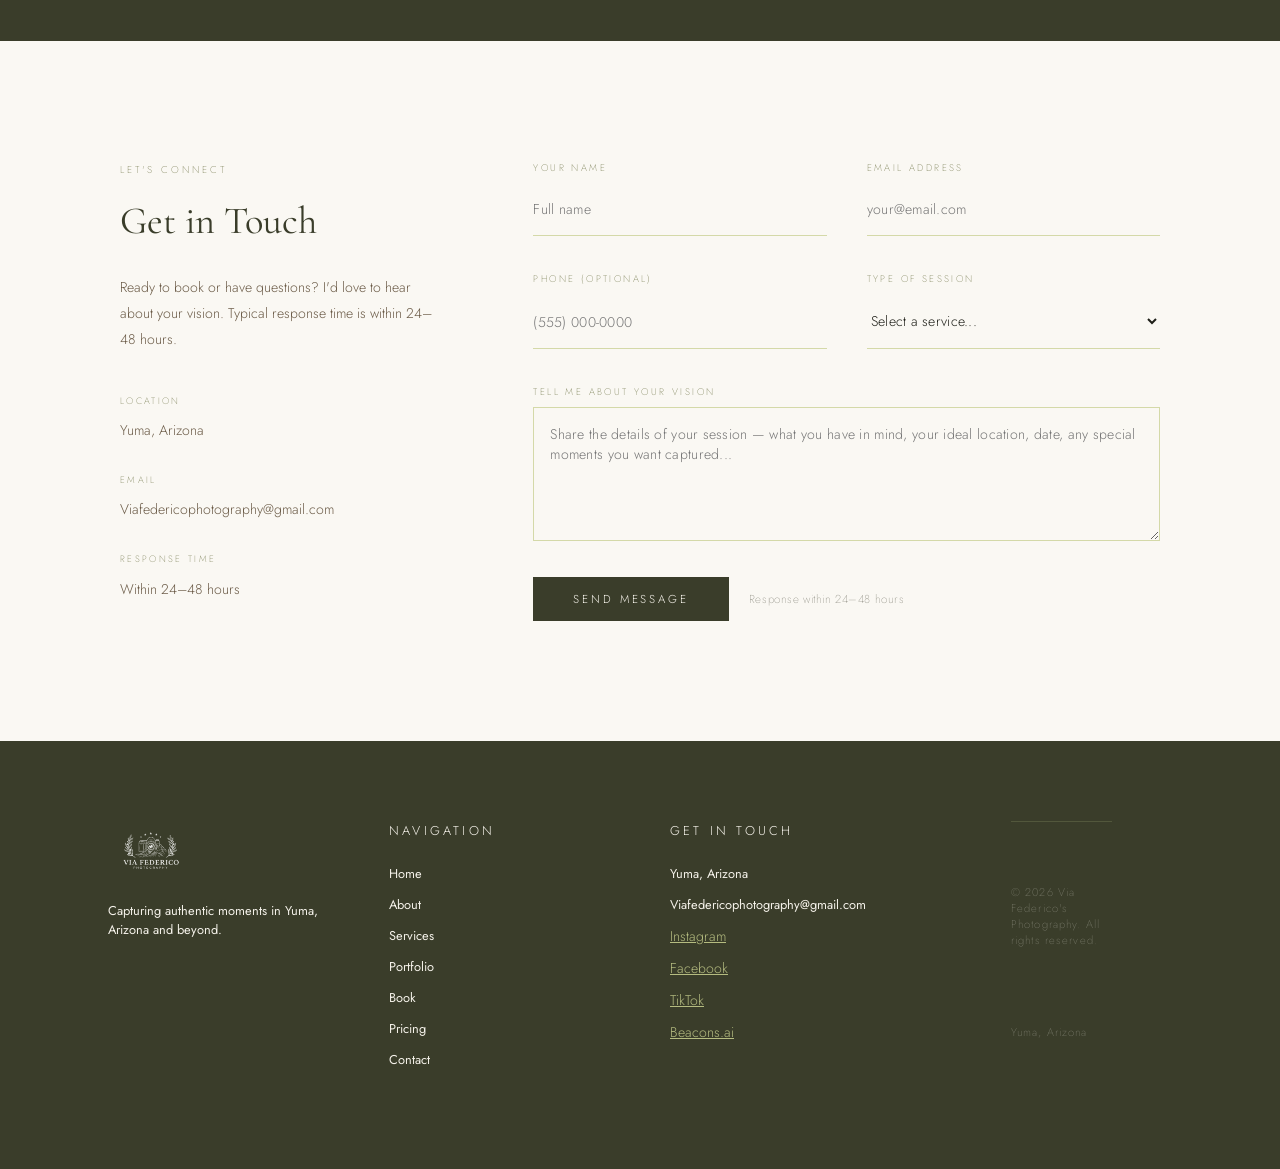
==== commit e205ab1b: "Reorder marquee items on homepage - Swap Weddings and Families positions - Swap Engagements and Even" ====
--- a/index.html
+++ b/index.html
@@ -97,11 +97,11 @@
 
       <section class="marquee-strip">
         <span class="marquee-item">Portraits</span>
+        <span class="marquee-item"><span class="dot"></span>Families</span>
+        <span class="marquee-item"><span class="dot"></span>Events</span>
+        <span class="marquee-item"><span class="dot"></span>Engagements</span>
+        <span class="marquee-item"><span class="dot"></span>Commercial</span>
         <span class="marquee-item"><span class="dot"></span>Weddings</span>
-        <span class="marquee-item"><span class="dot"></span>Engagements</span>
-        <span class="marquee-item"><span class="dot"></span>Events</span>
-        <span class="marquee-item"><span class="dot"></span>Commercial</span>
-        <span class="marquee-item"><span class="dot"></span>Families</span>
       </section>
 
       <section class="content-section">
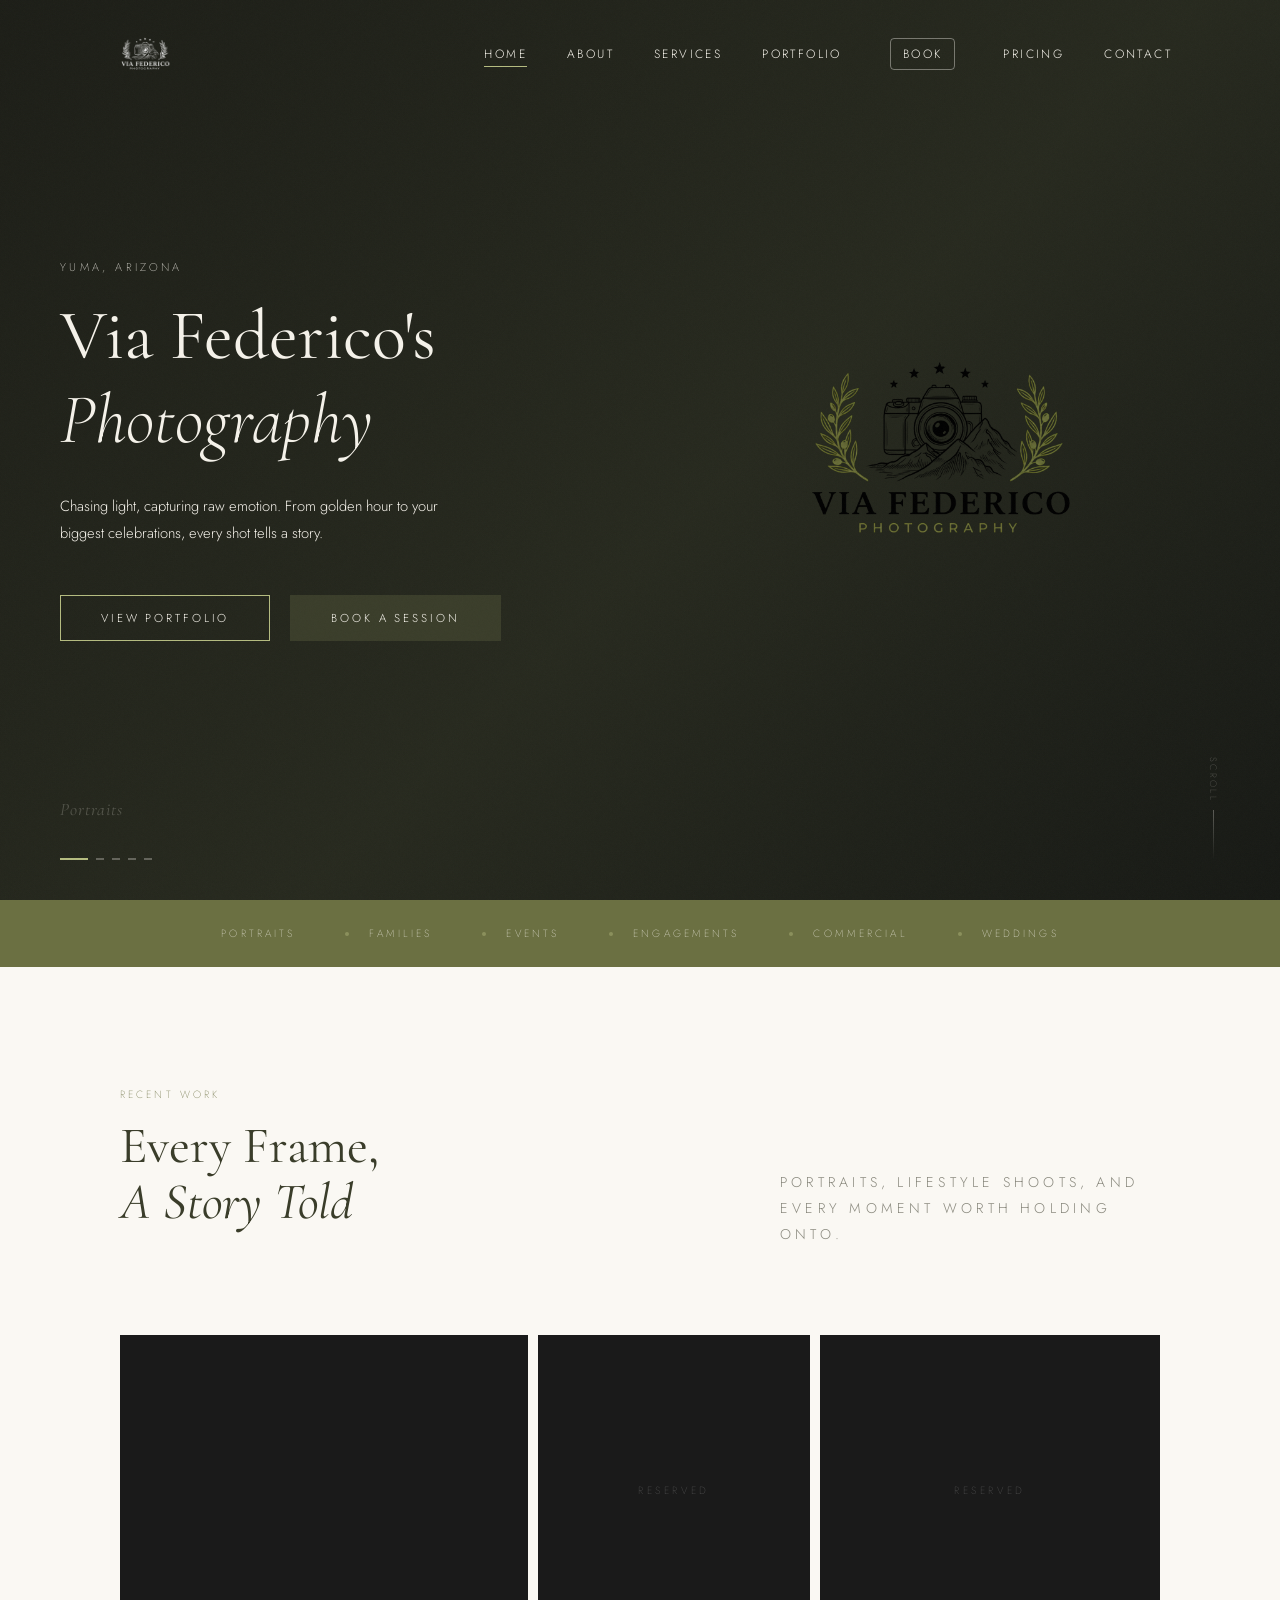
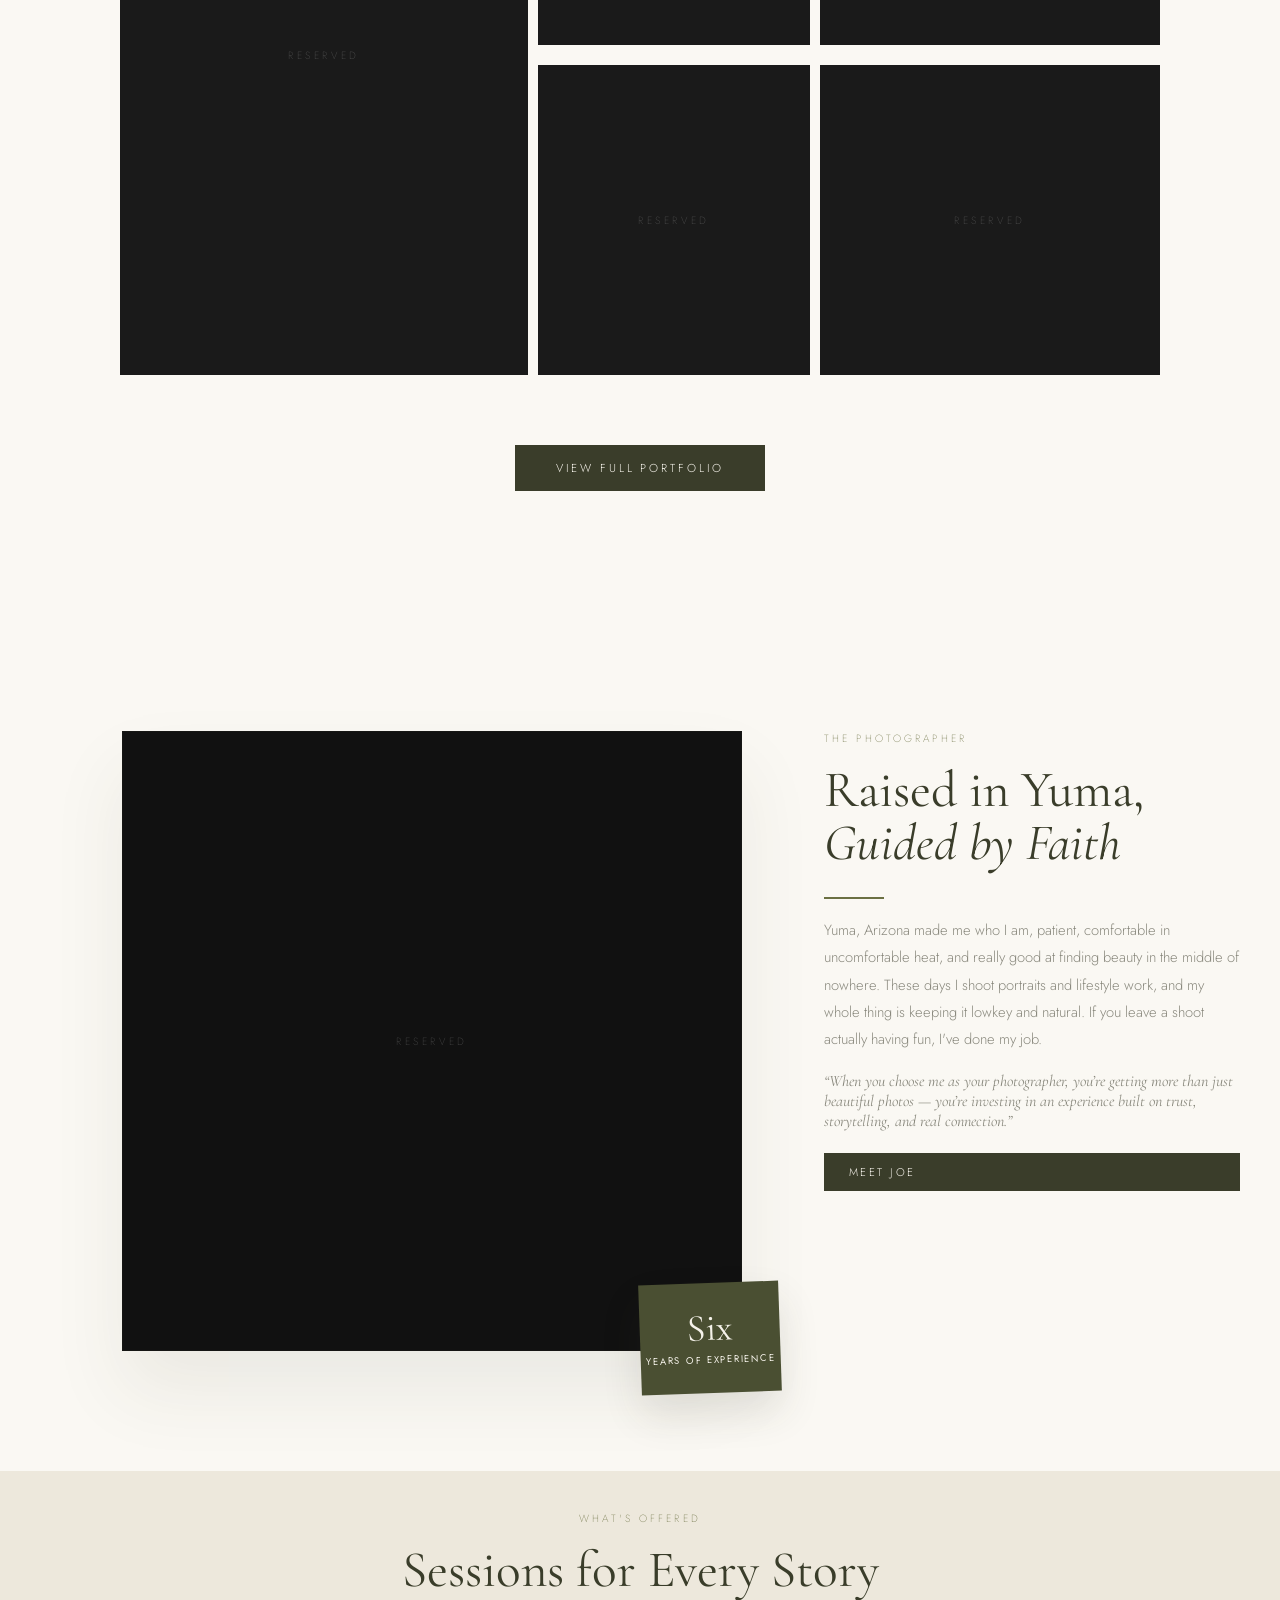
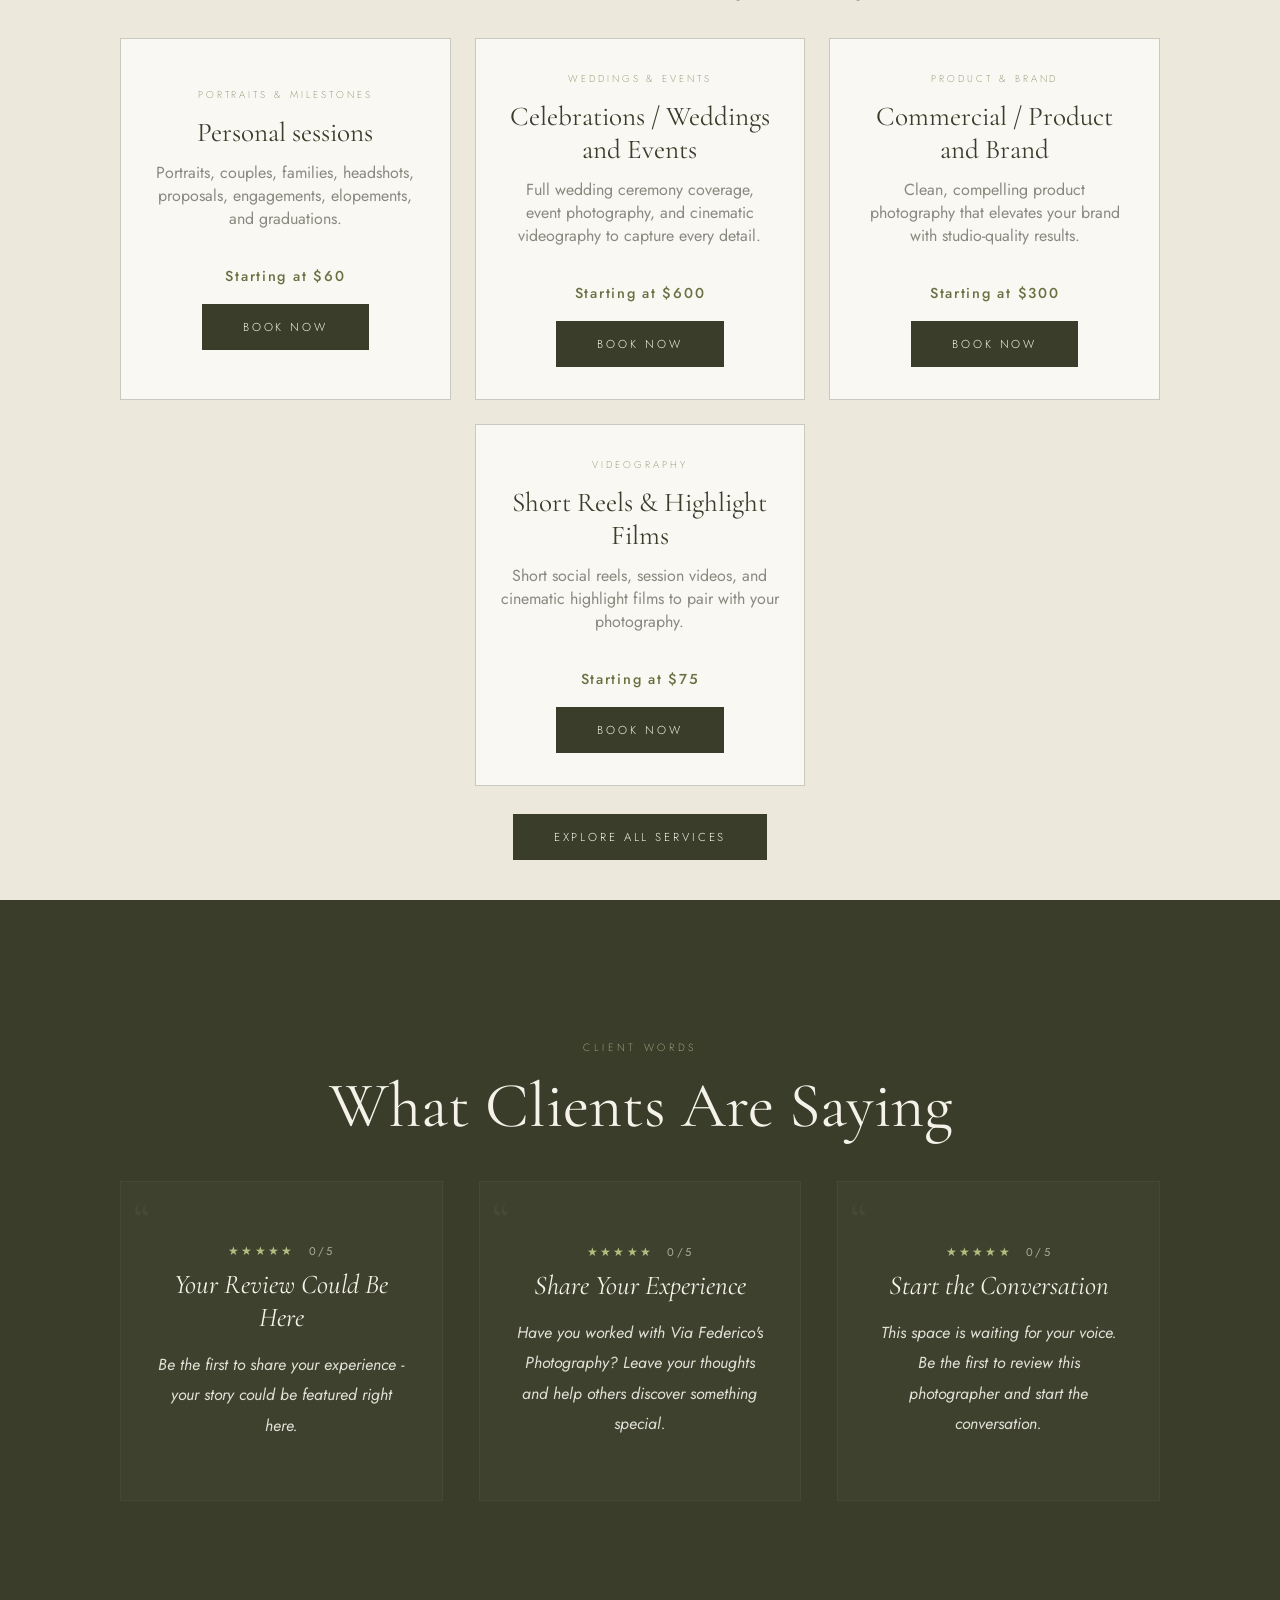
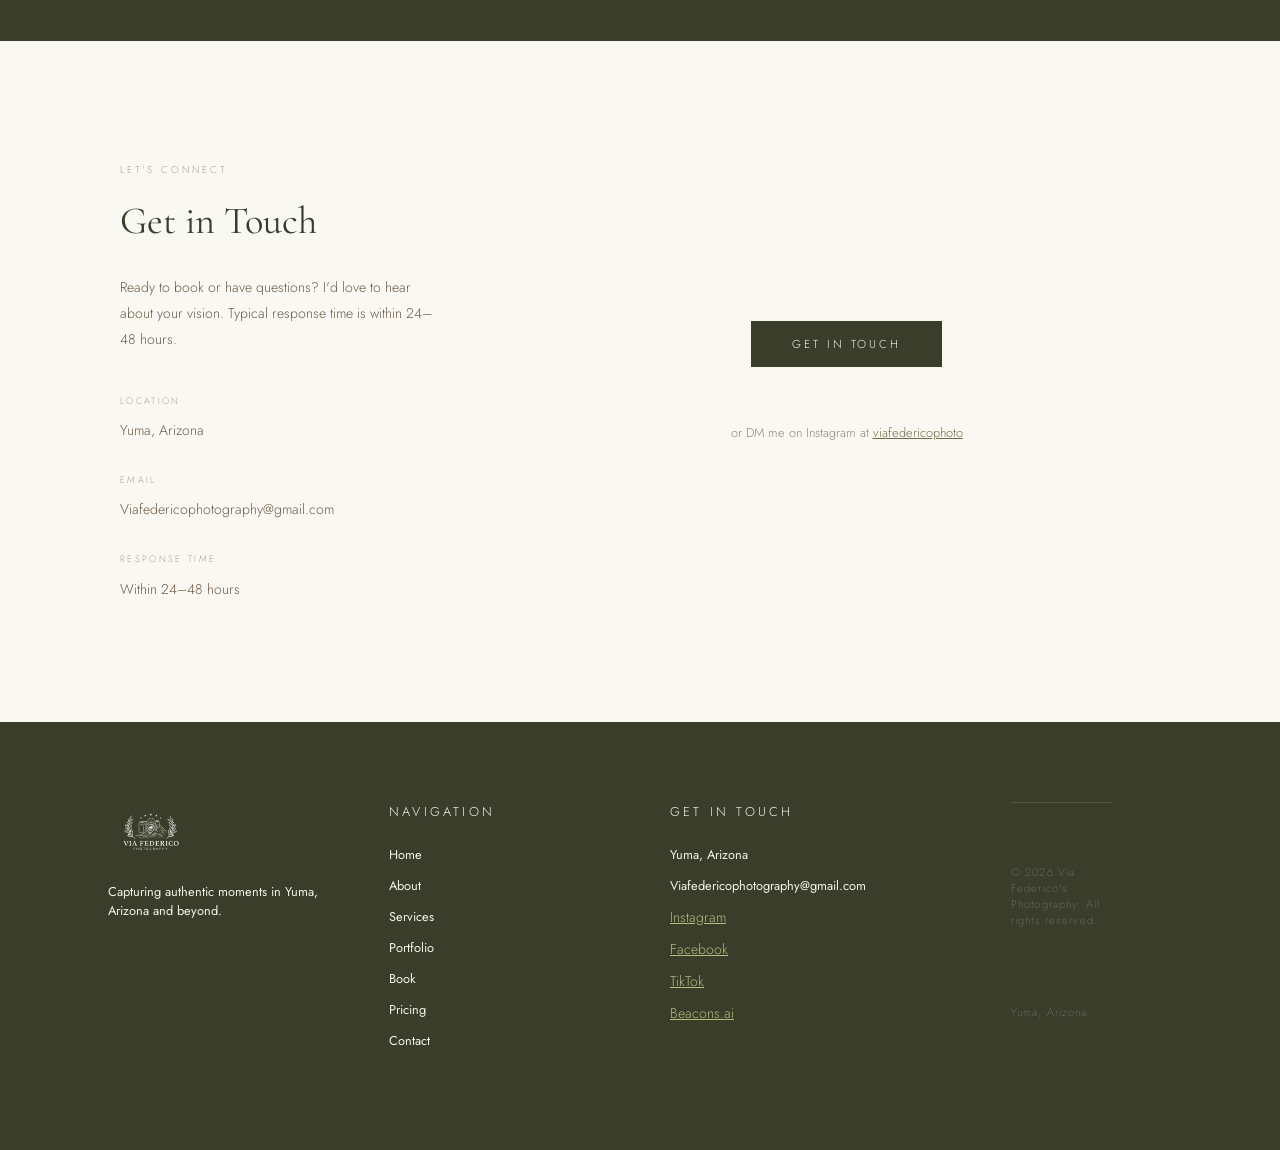
==== commit 3747433e: "Replace homepage contact form with Get in Touch button Removes the old HTML form, all input fields, " ====
--- a/index.html
+++ b/index.html
@@ -235,52 +235,9 @@
             </div>
           </div>
 
-          <div class="contact-form reveal">
-            <form id="contactForm" class="contact-form">
-              <div class="form-grid">
-                <div class="form-field">
-                  <label for="name">Your Name</label>
-                  <input id="name" name="name" type="text" required placeholder="Full name" />
-                </div>
-                <div class="form-field">
-                  <label for="email">Email Address</label>
-                  <input id="email" name="email" type="email" required placeholder="your@email.com" />
-                </div>
-              </div>
-              <div class="form-grid">
-                <div class="form-field">
-                  <label for="phone">Phone (Optional)</label>
-                  <input id="phone" name="phone" type="tel" placeholder="(555) 000-0000" />
-                </div>
-                <div class="form-field">
-                  <label for="service">Type of Session</label>
-                  <select id="service" name="service">
-                    <option value="">Select a service...</option>
-                    <option value="portrait">Portrait Session</option>
-                    <option value="couples">Couples / Engagement</option>
-                    <option value="family">Family Session</option>
-                    <option value="wedding">Wedding / Elopement</option>
-                    <option value="event">Event Coverage</option>
-                    <option value="commercial">Commercial / Product</option>
-                    <option value="graduation">Graduation</option>
-                    <option value="headshot">Headshots</option>
-                    <option value="other">Other</option>
-                  </select>
-                </div>
-              </div>
-              <div class="form-field">
-                <label for="vision">Tell Me About Your Vision</label>
-                <textarea id="vision" name="vision" rows="5" placeholder="Share the details of your session — what you have in mind, your ideal location, date, any special moments you want captured..."></textarea>
-              </div>
-              <div class="form-actions">
-                <button class="btn-dark" type="submit" style="border:none;">Send Message</button>
-                <p>Response within 24–48 hours</p>
-              </div>
-            </form>
-            <div id="contactSuccess" class="success-message" style="display:none;">
-              <h2>Thank You</h2>
-              <p>Your message has been received. Joe will be in touch within 24–48 hours.</p>
-            </div>
+          <div class="contact-form reveal" style="display:flex;flex-direction:column;align-items:center;justify-content:center;text-align:center;">
+            <a class="btn-dark" href="https://viafedericosphotography.com/contact.html">Get in Touch</a>
+            <p style="font-family:'Jost',sans-serif;font-weight:300;font-size:0.8rem;color:var(--stone);margin-top:20px;">or DM me on Instagram at <a href="https://www.instagram.com/viafedericophotos/" target="_blank" style="color:var(--olive-mid);text-decoration:underline;">viafedericophoto</a></p>
           </div>
         </div>
       </section>
--- a/site.css
+++ b/site.css
@@ -727,6 +727,29 @@
   justify-content: center;
 }
 
+.promise-grid {
+  display: grid;
+  grid-template-columns: 1fr 1fr;
+  gap: 60px;
+}
+
+.promise-grid > div > div {
+  display: flex;
+  flex-direction: row;
+  align-items: flex-start;
+  gap: 24px;
+}
+
+.promise-grid > div > div > div:first-child {
+  font-family: 'Cormorant Garamond', serif;
+  font-size: 2rem;
+  font-weight: 300;
+  color: var(--olive-mist);
+  line-height: 1;
+  flex-shrink: 0;
+  padding-top: 4px;
+}
+
 .offer-grid,
 .client-box-grid {
   display: grid;
@@ -1823,6 +1846,24 @@
   .client-box p {
     text-align: center;
   }
+
+  /* Promise grid responsive */
+  .promise-grid {
+    grid-template-columns: 1fr !important;
+    gap: 40px !important;
+  }
+
+  .promise-grid > div > div {
+    flex-direction: column !important;
+    align-items: center !important;
+    text-align: center !important;
+  }
+
+  .promise-grid > div > div > div:first-child {
+    margin-bottom: 8px !important;
+    padding-top: 0 !important;
+    flex-shrink: 0 !important;
+  }
 }
 
 @media (max-width: 480px) {
@@ -2205,3 +2246,37 @@
     overflow-x: hidden;
   }
 }
+
+/* ── Google Form Embed ── */
+.google-form-wrapper {
+  max-width: 800px;
+  margin-left: auto;
+  margin-right: auto;
+  padding: 0 48px;
+  overflow-x: hidden;
+}
+
+.google-form-iframe {
+  width: 100%;
+  max-width: 100%;
+  height: 2436px;
+  overflow-x: hidden;
+  display: block;
+  border: none;
+  background: transparent;
+}
+
+@media (max-width: 768px) {
+  .google-form-wrapper {
+    padding: 0 24px;
+  }
+  .google-form-iframe {
+    height: 2600px;
+  }
+}
+
+@media (max-width: 480px) {
+  .google-form-iframe {
+    height: 2800px;
+  }
+}
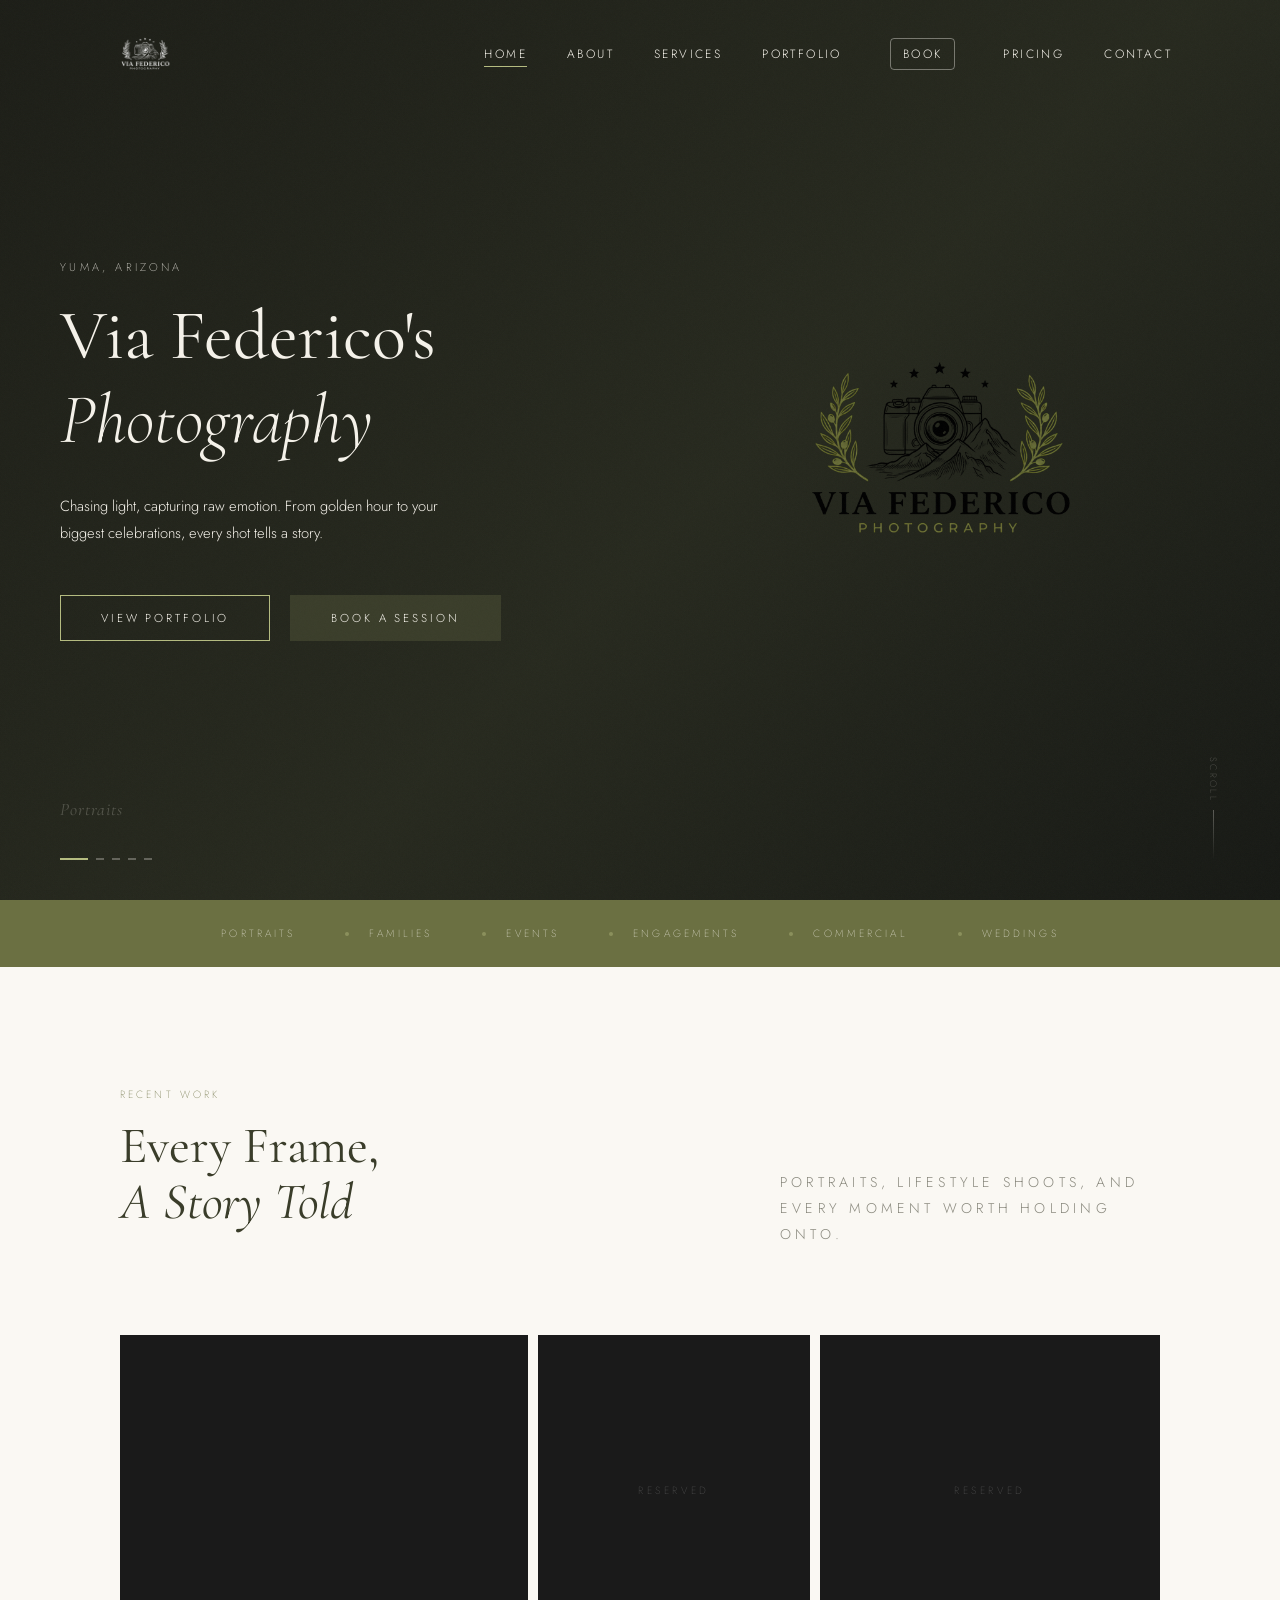
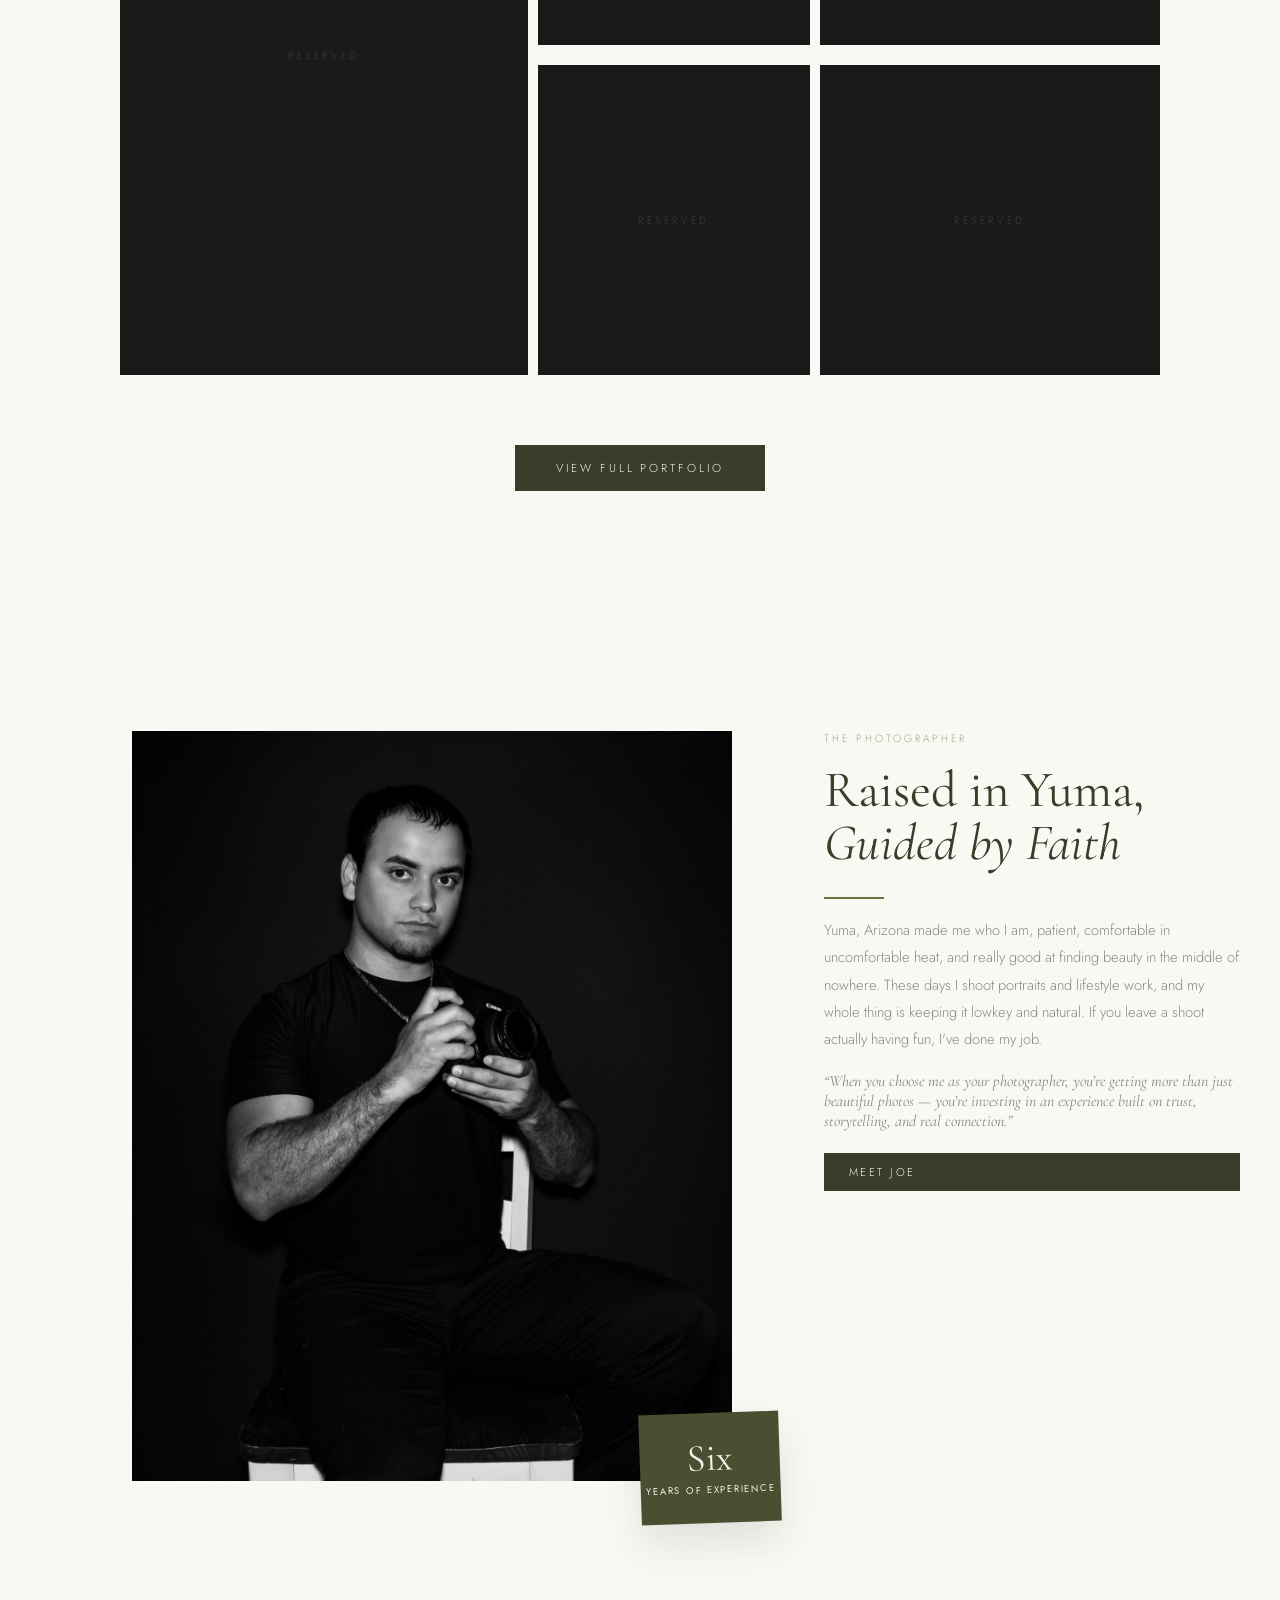
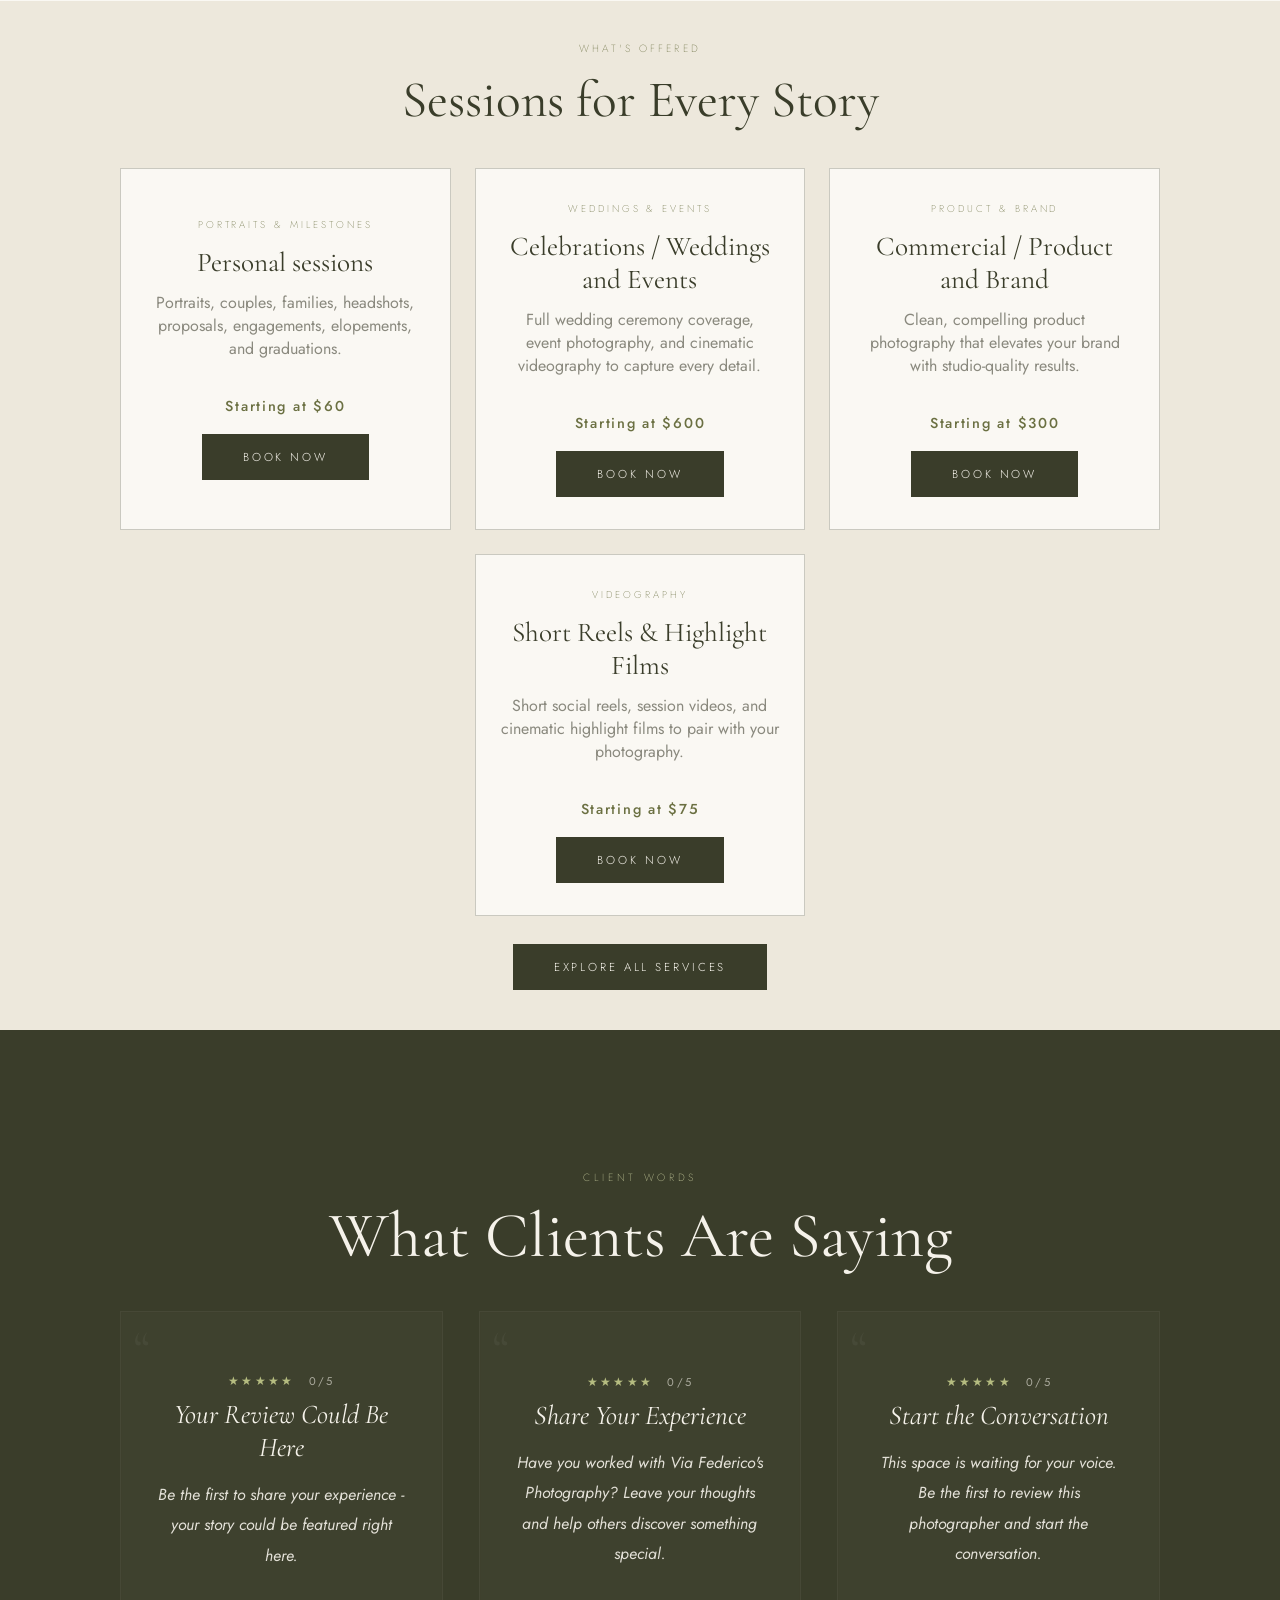
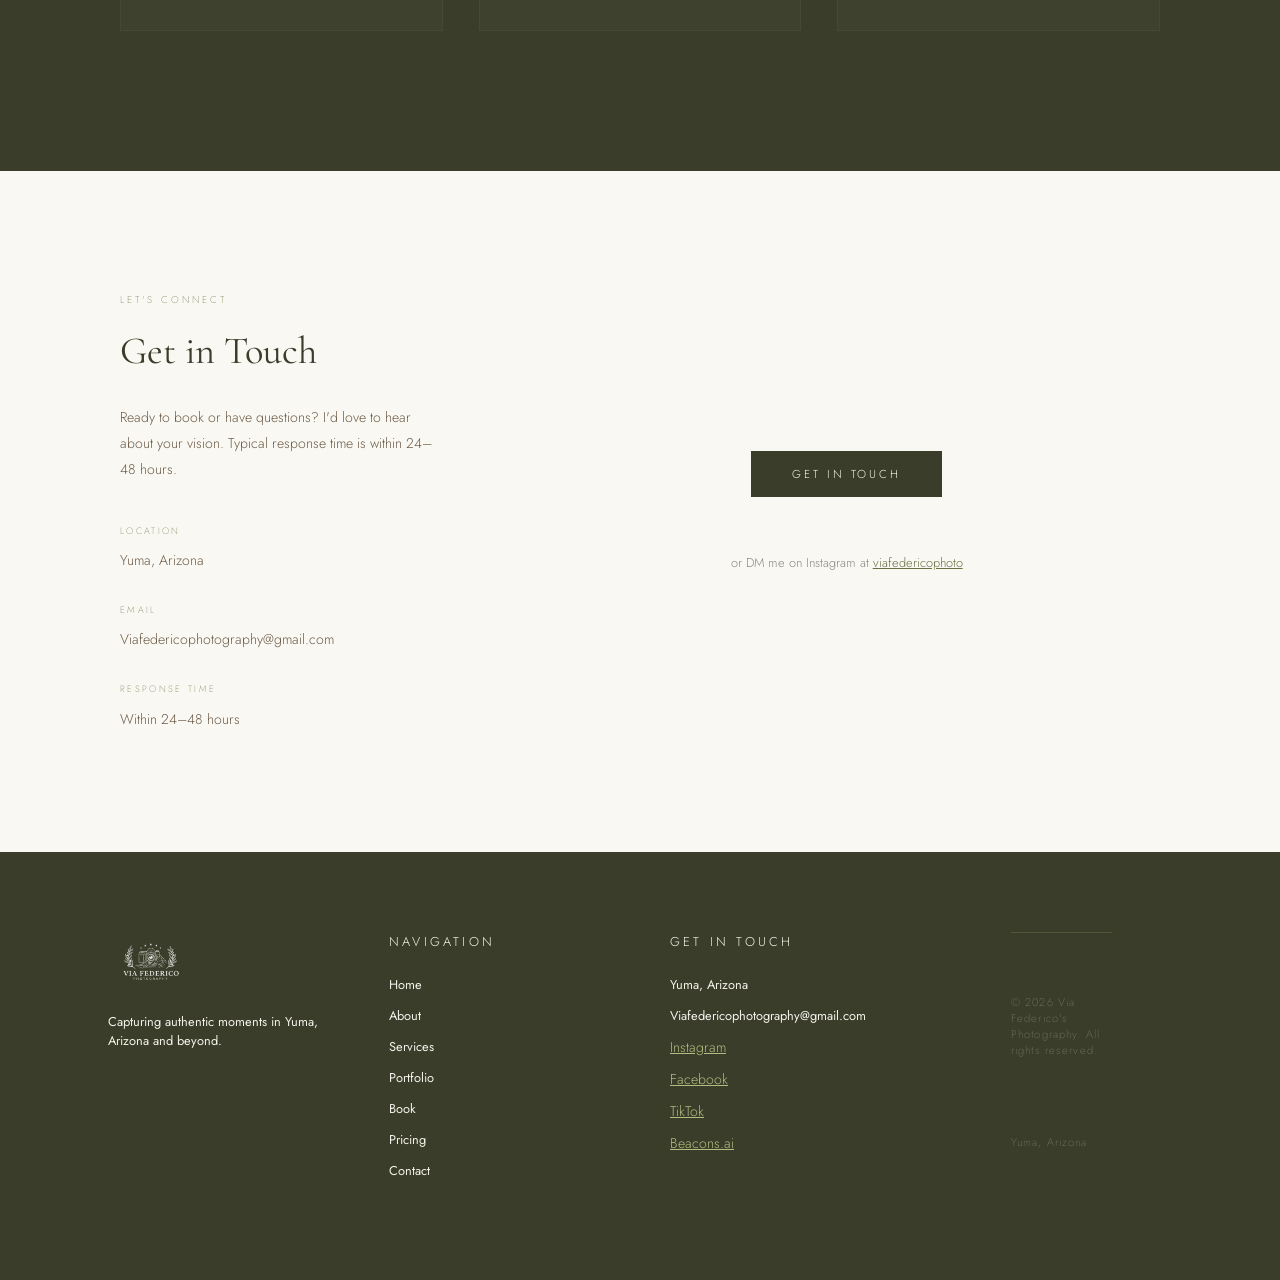
==== commit 31553048: "Add photographer photos to home and about pages - Add 094A2962-2.png to home page photographer secti" ====
--- a/index.html
+++ b/index.html
@@ -132,7 +132,7 @@
           
           <div class="photographer-grid reveal">
             <div class="photographer-media">
-              <div class="photo-placeholder" style="aspect-ratio:1 / 1;max-width:720px;margin:0 auto;"></div>
+              <img src="assets/094A2962-2.png" alt="Via Federico's Photography" style="max-width:600px;width:100%;height:auto;display:block;margin:0 auto;" />
               <div class="experience-badge">
                 <div class="exp-number">Six</div>
                 <div class="exp-sub">Years of Experience</div>
